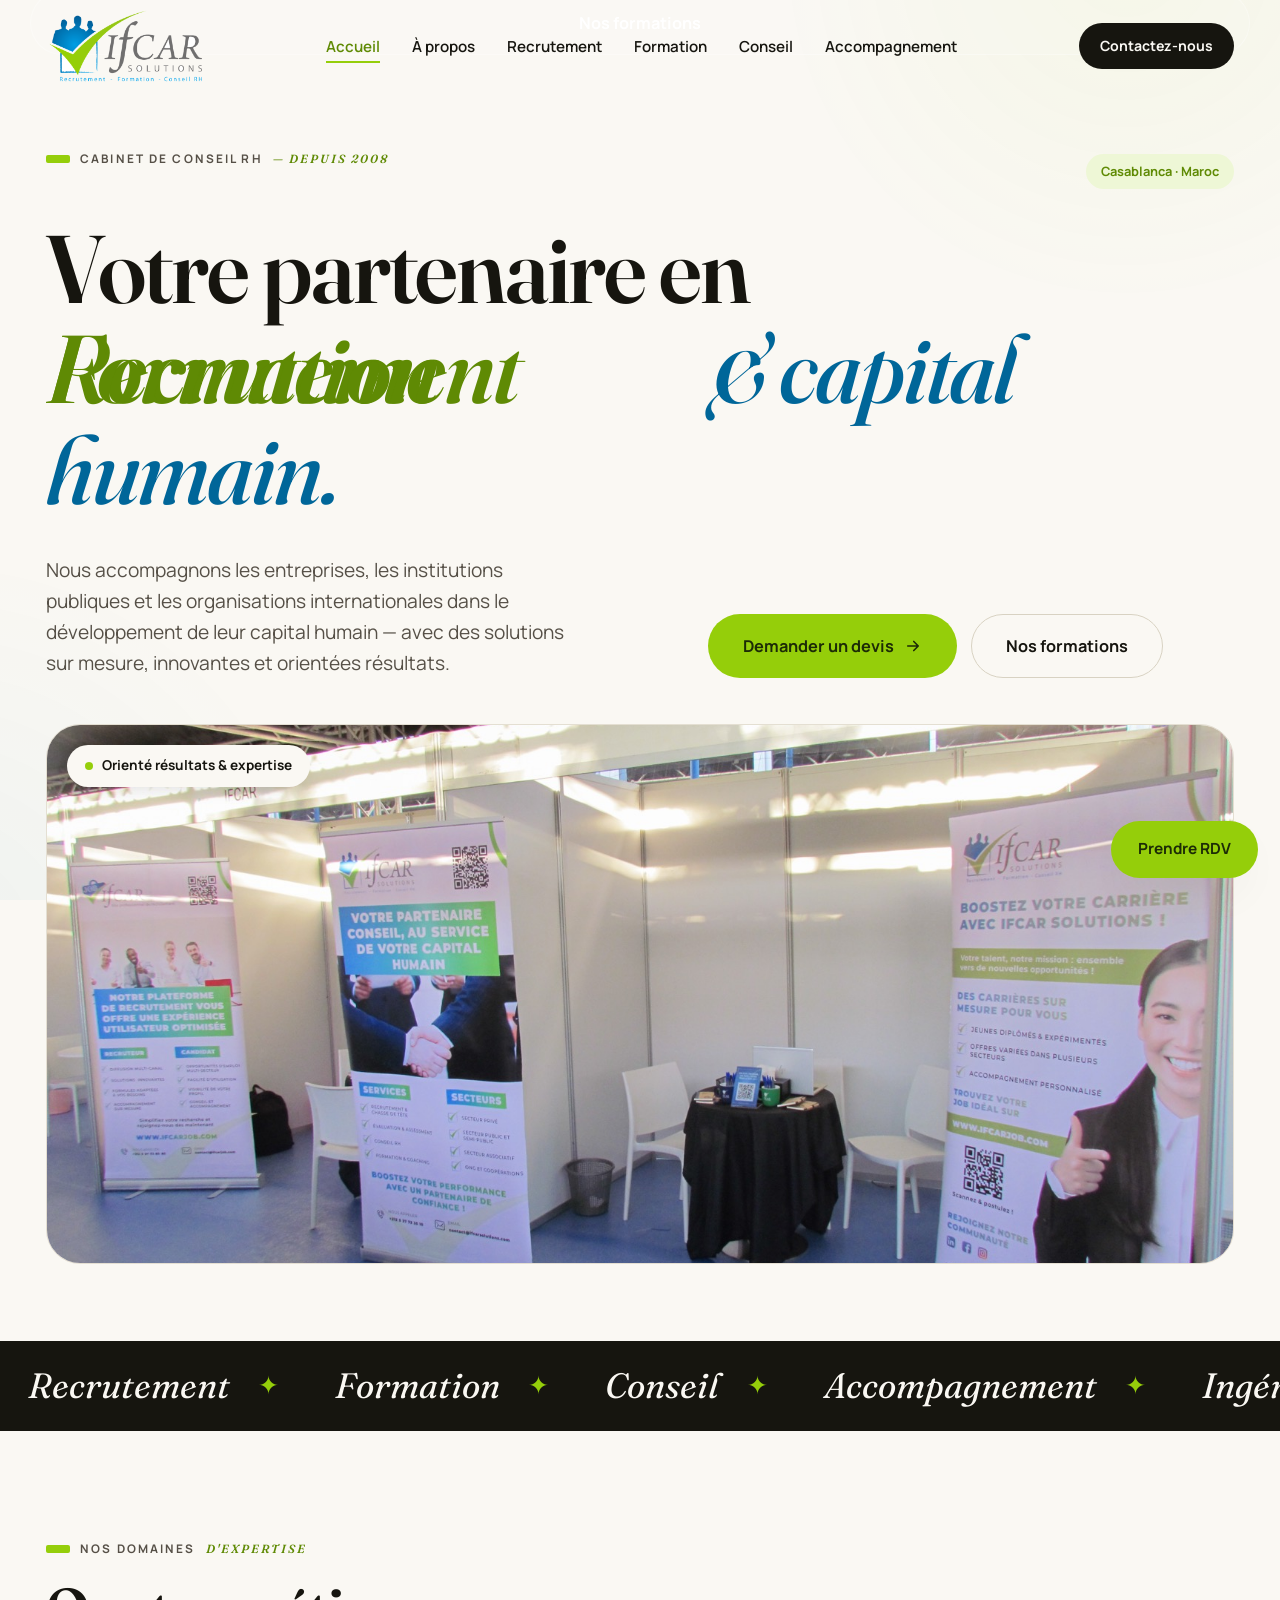
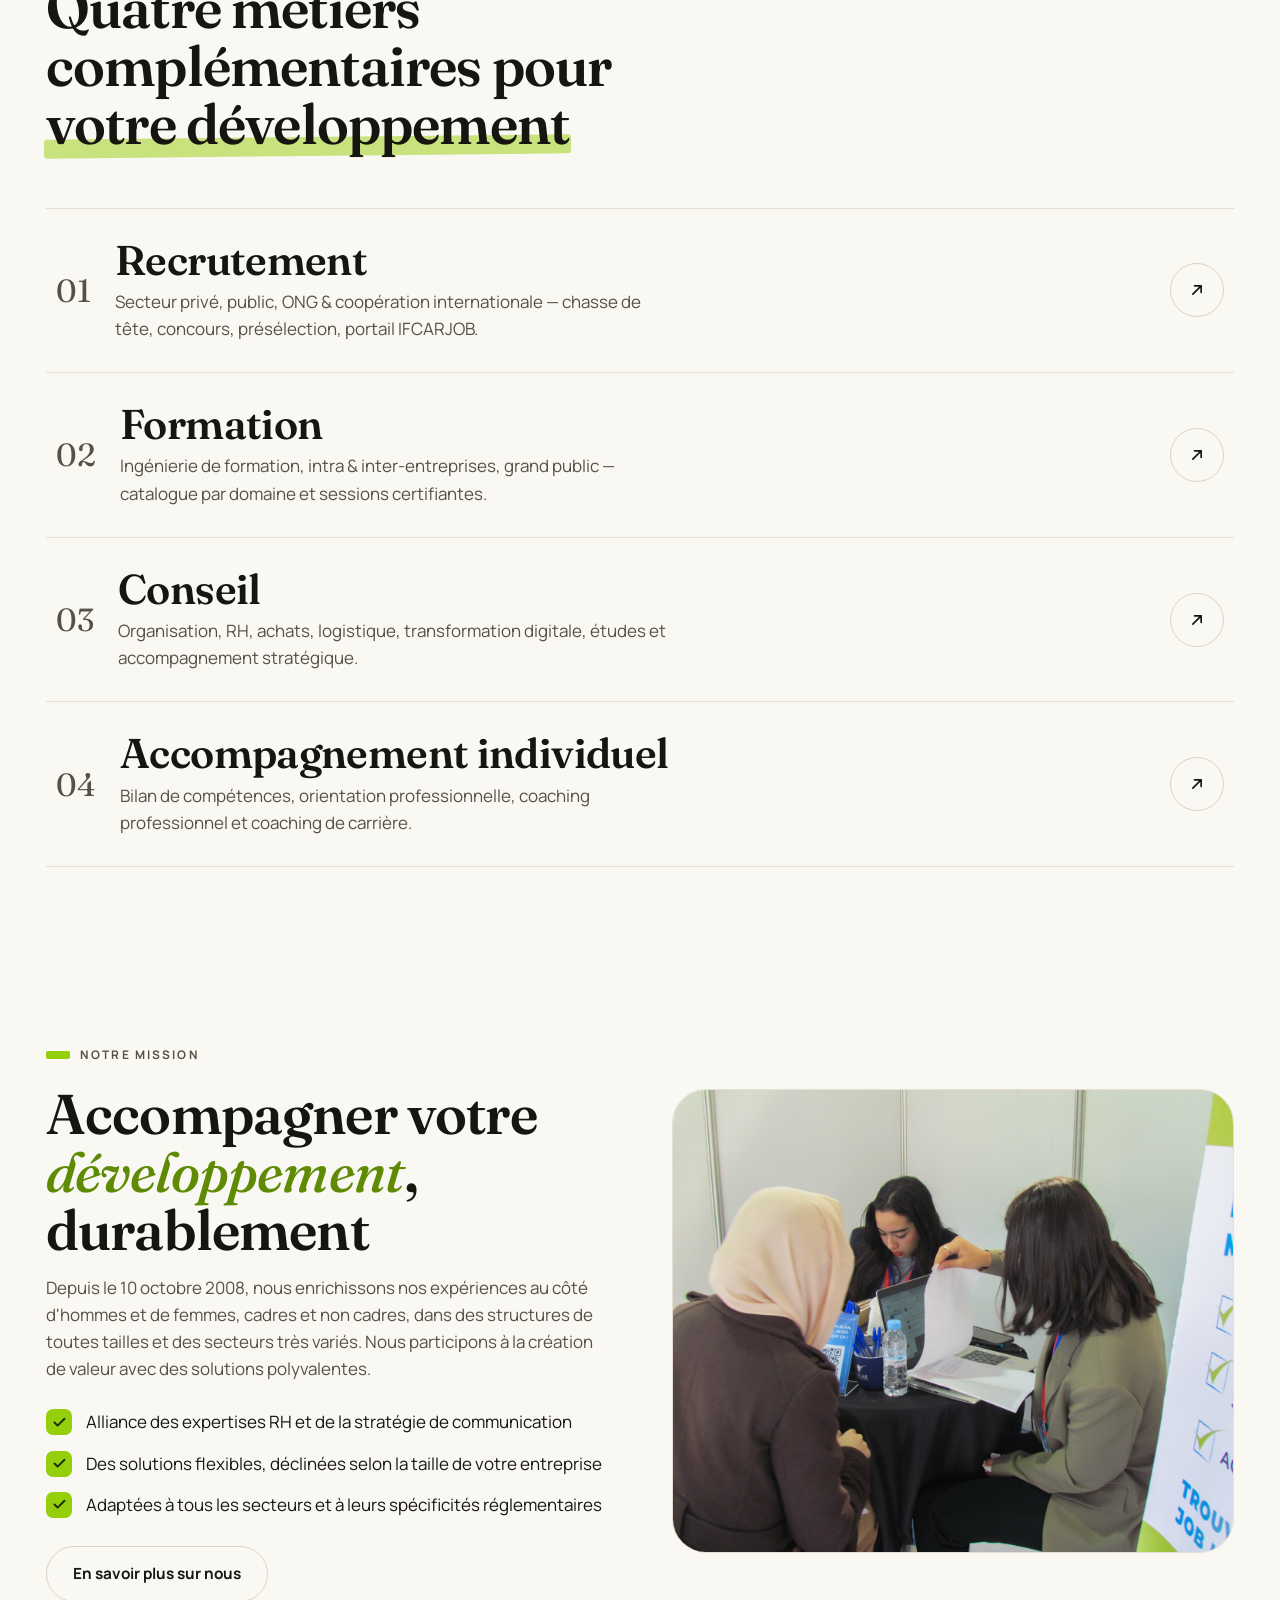
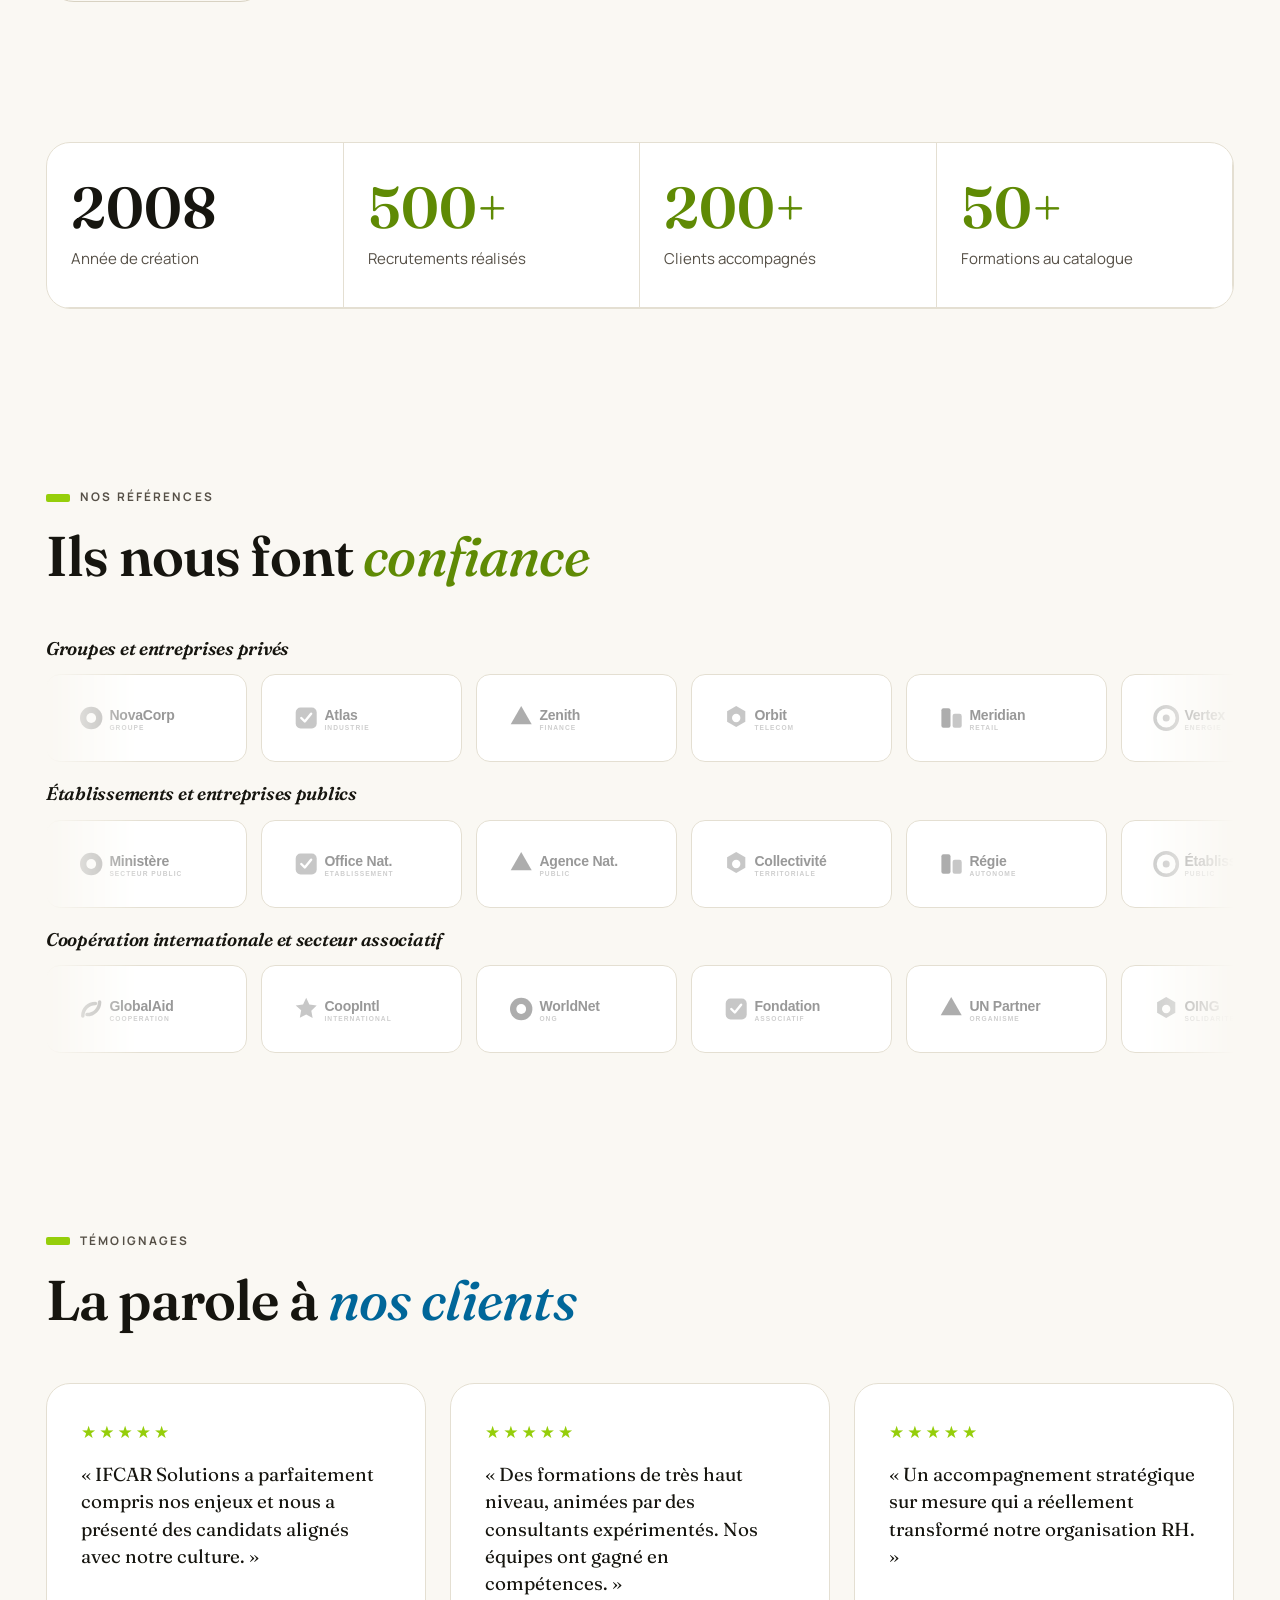
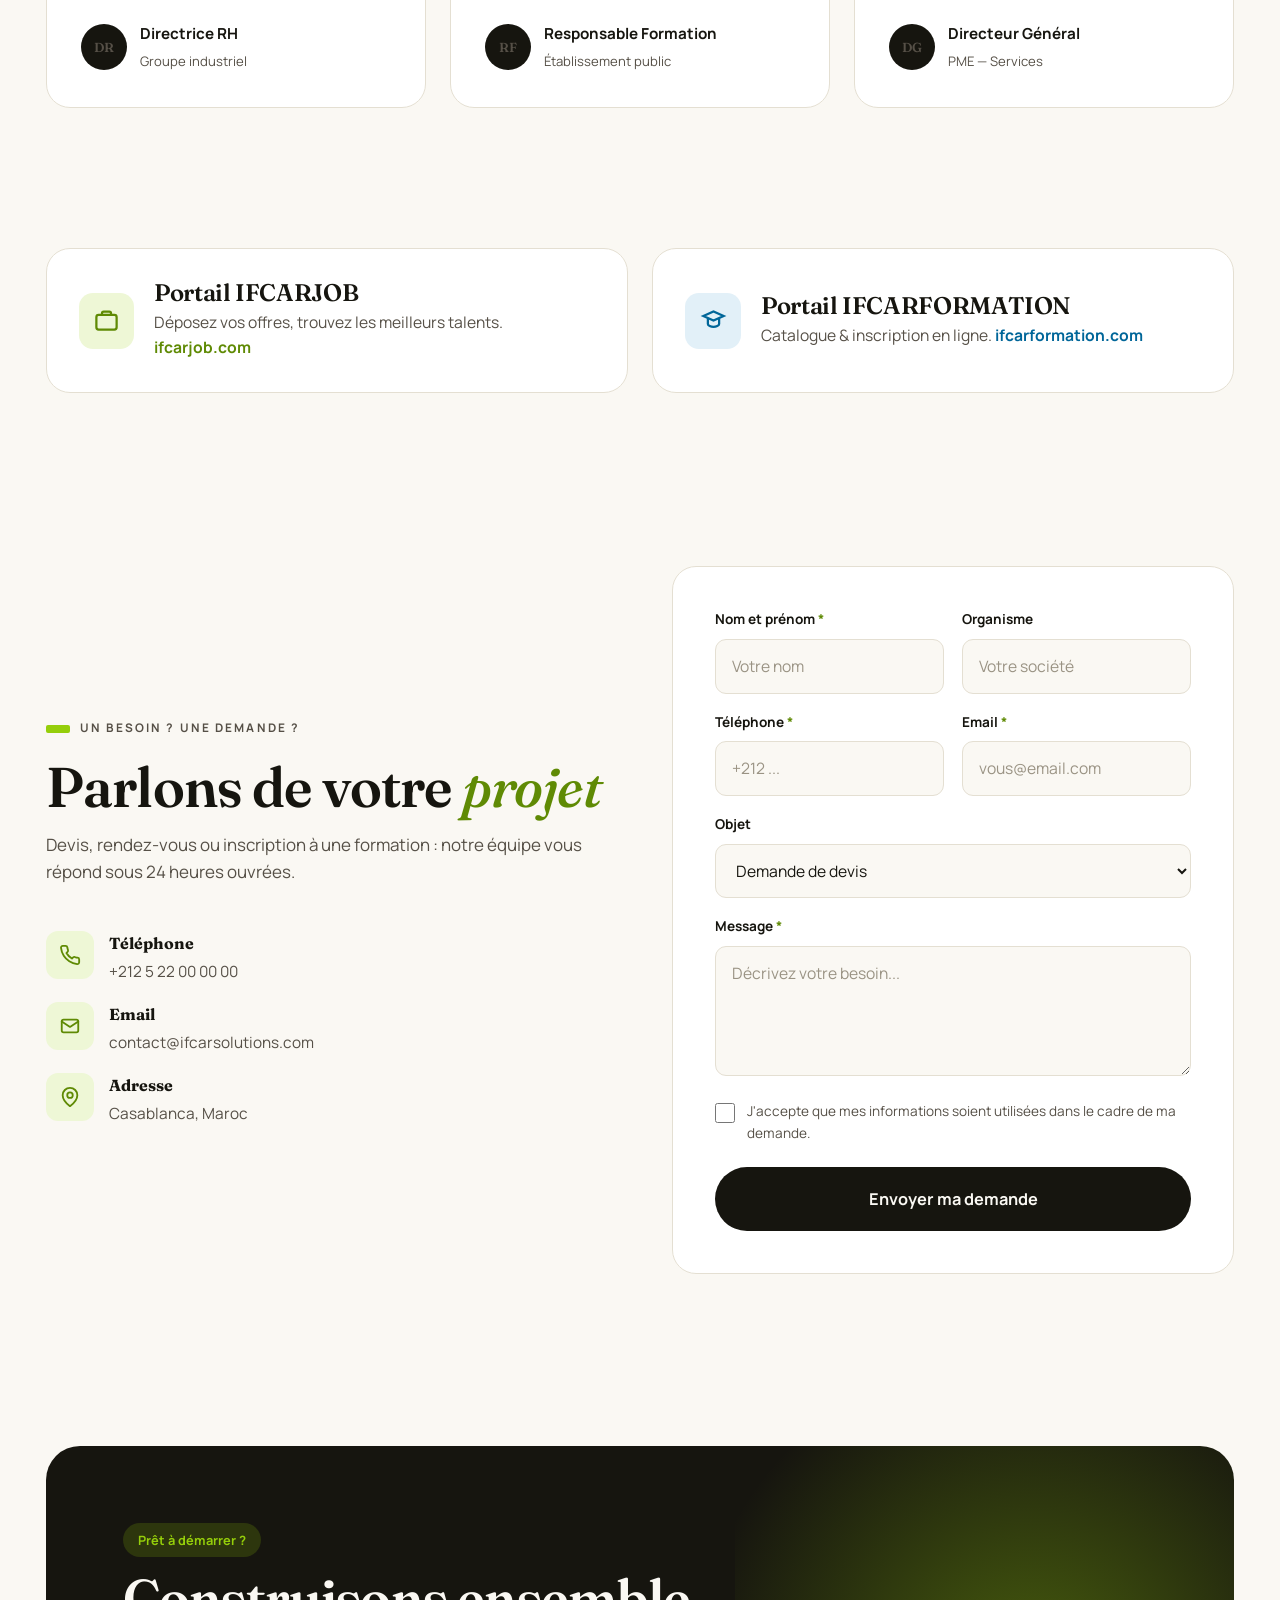
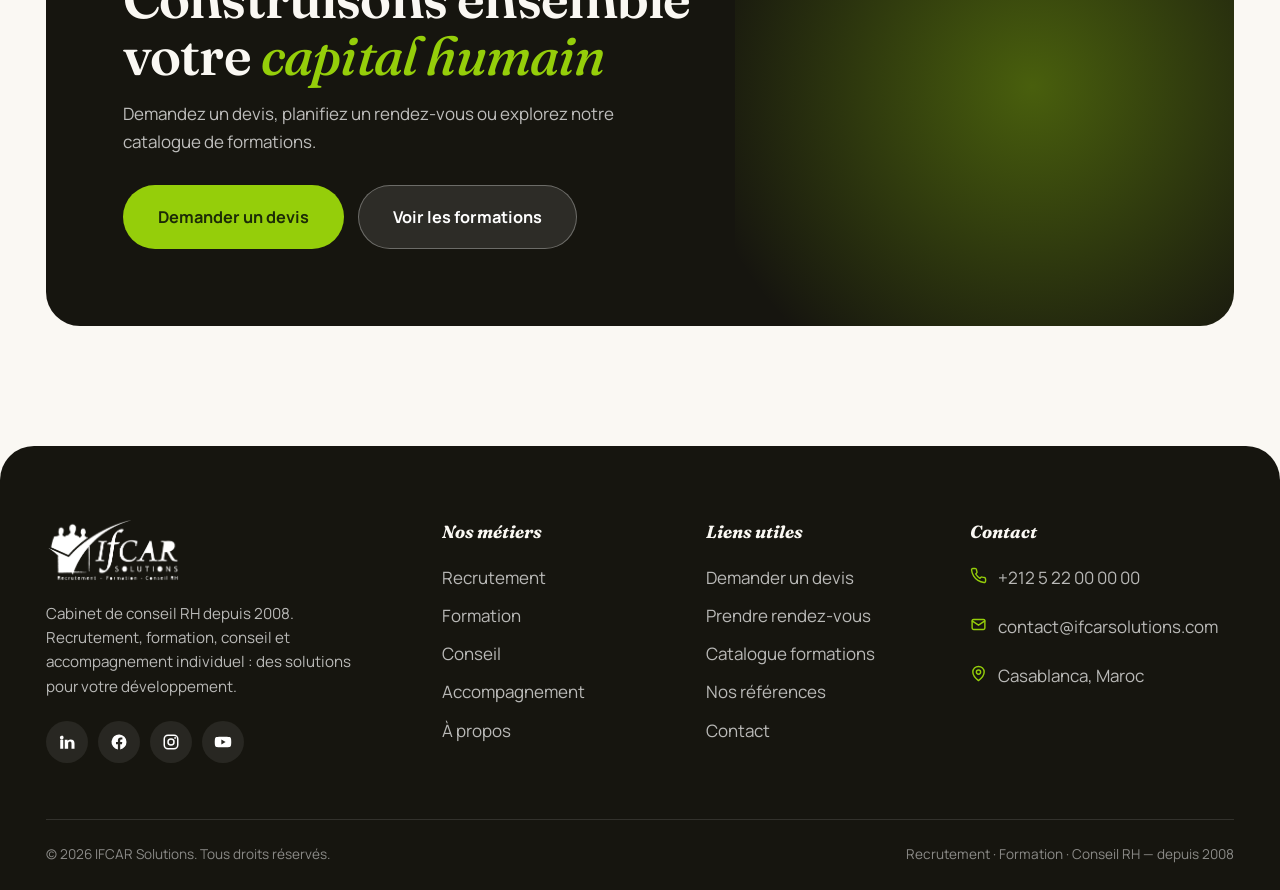
==== index.html @ 28d2741b "first commit" ====
<!DOCTYPE html>
<html lang="fr">
<head>
<meta charset="UTF-8" />
<meta name="viewport" content="width=device-width, initial-scale=1.0" />
<title>IFCAR Solutions — Recrutement, Formation, Conseil & Accompagnement RH</title>
<meta name="description" content="IFCAR Solutions, cabinet de conseil RH depuis 2008. Recrutement, formation, conseil et accompagnement individuel : des solutions sur mesure pour développer votre capital humain." />
<meta name="theme-color" content="#faf8f3" />
<link rel="canonical" href="https://www.ifcarsolutions.com/" />
<meta property="og:title" content="IFCAR Solutions — Votre partenaire capital humain" />
<meta property="og:description" content="Cabinet de conseil RH depuis 2008." />
<meta property="og:image" content="assets/img/stand-ifcar.jpg" />
<link rel="icon" type="image/png" sizes="32x32" href="assets/img/favicon-32.png" />
<link rel="apple-touch-icon" href="assets/img/favicon.png" />
<link rel="manifest" href="site.webmanifest" />
<link rel="preconnect" href="https://fonts.googleapis.com" />
<link rel="preconnect" href="https://fonts.gstatic.com" crossorigin />
<link href="https://fonts.googleapis.com/css2?family=Fraunces:ital,opsz,wght@0,9..144,400;0,9..144,500;0,9..144,600;1,9..144,500;1,9..144,600&family=Manrope:wght@400;500;600;700;800&display=swap" rel="stylesheet" />
<link rel="stylesheet" href="assets/css/style.css" />
<script type="application/ld+json">
{"@context":"https://schema.org","@type":"ProfessionalService","name":"IFCAR Solutions","url":"https://www.ifcarsolutions.com","foundingDate":"2008-10-10","areaServed":"MA","sameAs":["https://www.ifcarjob.com","https://www.ifcarformation.com"],"knowsAbout":["Recrutement","Formation","Conseil RH","Accompagnement","Ingénierie RH"]}
</script>
</head>
<body>
<a class="skip" href="#main">Aller au contenu</a>

<!-- HEADER -->
<header class="header">
  <div class="container">
    <div class="nav">
      <a target="_blank" rel="noopener" href="index.html" class="brand" aria-label="IFCAR Solutions"><img src="assets/img/logo.png" alt="IFCAR Solutions" /></a>
      <nav class="nav-desktop" aria-label="Navigation principale">
        <ul class="nav-list">
          <li><a target="_blank" rel="noopener" href="index.html" class="nav-link" data-page="index.html">Accueil</a></li>
          <li><a target="_blank" rel="noopener" href="a-propos.html" class="nav-link" data-page="a-propos.html">À propos</a></li>
          <li><a target="_blank" rel="noopener" href="recrutement.html" class="nav-link" data-page="recrutement.html">Recrutement</a></li>
          <li><a target="_blank" rel="noopener" href="formation.html" class="nav-link" data-page="formation.html">Formation</a></li>
          <li><a target="_blank" rel="noopener" href="conseil.html" class="nav-link" data-page="conseil.html">Conseil</a></li>
          <li><a target="_blank" rel="noopener" href="accompagnement.html" class="nav-link" data-page="accompagnement.html">Accompagnement</a></li>
        </ul>
      </nav>
      <div class="nav-actions">
        <a target="_blank" rel="noopener" href="contact.html" class="btn btn--primary btn--sm">Contactez-nous</a>
        <button class="burger" aria-label="Menu" aria-expanded="false" aria-controls="mobile"><span></span><span></span><span></span></button>
      </div>
    </div>
  </div>
</header>

<!-- MOBILE -->
<div class="mobile" id="mobile" aria-hidden="true">
  <div class="mobile__inner">
    <a target="_blank" rel="noopener" href="index.html" class="m-link" data-page="index.html"><i>01</i>Accueil</a>
    <a target="_blank" rel="noopener" href="a-propos.html" class="m-link" data-page="a-propos.html"><i>02</i>À propos</a>
    <a target="_blank" rel="noopener" href="recrutement.html" class="m-link" data-page="recrutement.html"><i>03</i>Recrutement</a>
    <a target="_blank" rel="noopener" href="formation.html" class="m-link" data-page="formation.html"><i>04</i>Formation</a>
    <a target="_blank" rel="noopener" href="conseil.html" class="m-link" data-page="conseil.html"><i>05</i>Conseil</a>
    <a target="_blank" rel="noopener" href="accompagnement.html" class="m-link" data-page="accompagnement.html"><i>06</i>Accompagnement</a>
    <a target="_blank" rel="noopener" href="contact.html" class="m-link" data-page="contact.html"><i>07</i>Contact</a>
    <div class="mobile__cta">
      <a target="_blank" rel="noopener" href="contact.html" class="btn btn--green btn--lg">Demander un devis</a>
      <a target="_blank" rel="noopener" href="formation.html" class="btn btn--ghost-d btn--lg">Nos formations</a>
    </div>
  </div>
</div>

<main id="main">

<!-- HERO -->
<section class="hero">
  <div class="container">
    <div class="hero__top">
      <span class="eyebrow reveal">Cabinet de conseil RH <span class="ix">— depuis 2008</span></span>
      <span class="tag-i reveal" data-d="1">Casablanca · Maroc</span>
    </div>
    <h1 class="reveal" data-d="1">Votre partenaire en<br />
      <span class="row2"><span class="rotor" data-words="Recrutement|Formation|Conseil|Accompagnement">Recrutement</span></span>
      <span class="it u-blue">&amp; capital humain.</span>
    </h1>
    <div class="hero__sub">
      <p class="reveal" data-d="2">Nous accompagnons les entreprises, les institutions publiques et les organisations internationales dans le développement de leur capital humain — avec des solutions sur mesure, innovantes et orientées résultats.</p>
      <div class="btn-row reveal" data-d="3">
        <a target="_blank" rel="noopener" href="contact.html" class="btn btn--green btn--lg">Demander un devis <svg viewBox="0 0 24 24" fill="none" stroke="currentColor" stroke-width="2.2"><path d="M5 12h14M13 6l6 6-6 6" stroke-linecap="round" stroke-linejoin="round"/></svg></a>
        <a target="_blank" rel="noopener" href="formation.html" class="btn btn--line btn--lg">Nos formations</a>
      </div>
    </div>
    <div class="hero__media reveal" data-d="2">
      <img src="assets/img/stand-ifcar.jpg" alt="IFCAR Solutions au Forum de l'emploi" />
      <span class="tagchip"><span class="d"></span>Orienté résultats &amp; expertise</span>
    </div>
  </div>
</section>

<!-- TICKER -->
<div class="ticker">
  <div class="ticker__track">
    <div class="ticker__g"><span class="ticker__i">Recrutement</span><span class="ticker__i">Formation</span><span class="ticker__i">Conseil</span><span class="ticker__i">Accompagnement</span><span class="ticker__i">Ingénierie RH</span><span class="ticker__i">Développement des compétences</span></div>
    <div class="ticker__g" aria-hidden="true"><span class="ticker__i">Recrutement</span><span class="ticker__i">Formation</span><span class="ticker__i">Conseil</span><span class="ticker__i">Accompagnement</span><span class="ticker__i">Ingénierie RH</span><span class="ticker__i">Développement des compétences</span></div>
  </div>
</div>

<!-- MÉTIERS (numbered list) -->
<section class="section" id="metiers">
  <div class="container">
    <div class="sec-head reveal">
      <span class="eyebrow">Nos domaines <span class="ix">d'expertise</span></span>
      <h2 class="balance">Quatre métiers complémentaires pour <span class="mark">votre développement</span></h2>
    </div>
    <div class="numlist reveal">
      <a target="_blank" rel="noopener" href="recrutement.html" class="numrow">
        <span class="nn">01</span>
        <span class="nt"><h3>Recrutement</h3><p>Secteur privé, public, ONG &amp; coopération internationale — chasse de tête, concours, présélection, portail IFCARJOB.</p></span>
        <span class="ng"><svg viewBox="0 0 24 24" fill="none" stroke="currentColor" stroke-width="2"><path d="M7 17 17 7M9 7h8v8" stroke-linecap="round" stroke-linejoin="round"/></svg></span>
      </a>
      <a target="_blank" rel="noopener" href="formation.html" class="numrow">
        <span class="nn">02</span>
        <span class="nt"><h3>Formation</h3><p>Ingénierie de formation, intra &amp; inter-entreprises, grand public — catalogue par domaine et sessions certifiantes.</p></span>
        <span class="ng"><svg viewBox="0 0 24 24" fill="none" stroke="currentColor" stroke-width="2"><path d="M7 17 17 7M9 7h8v8" stroke-linecap="round" stroke-linejoin="round"/></svg></span>
      </a>
      <a target="_blank" rel="noopener" href="conseil.html" class="numrow">
        <span class="nn">03</span>
        <span class="nt"><h3>Conseil</h3><p>Organisation, RH, achats, logistique, transformation digitale, études et accompagnement stratégique.</p></span>
        <span class="ng"><svg viewBox="0 0 24 24" fill="none" stroke="currentColor" stroke-width="2"><path d="M7 17 17 7M9 7h8v8" stroke-linecap="round" stroke-linejoin="round"/></svg></span>
      </a>
      <a target="_blank" rel="noopener" href="accompagnement.html" class="numrow">
        <span class="nn">04</span>
        <span class="nt"><h3>Accompagnement individuel</h3><p>Bilan de compétences, orientation professionnelle, coaching professionnel et coaching de carrière.</p></span>
        <span class="ng"><svg viewBox="0 0 24 24" fill="none" stroke="currentColor" stroke-width="2"><path d="M7 17 17 7M9 7h8v8" stroke-linecap="round" stroke-linejoin="round"/></svg></span>
      </a>
    </div>
  </div>
</section>

<!-- MISSION SPLIT -->
<section class="section section--tight">
  <div class="container">
    <div class="split rev">
      <div class="split__media reveal"><img src="assets/img/recrutement-conseil.jpg" alt="Consultantes IFCAR en entretien" /></div>
      <div class="reveal" data-d="1">
        <span class="eyebrow">Notre mission</span>
        <h2 class="balance">Accompagner votre <span class="it u-green">développement</span>, durablement</h2>
        <p class="muted mt-s">Depuis le 10 octobre 2008, nous enrichissons nos expériences au côté d'hommes et de femmes, cadres et non cadres, dans des structures de toutes tailles et des secteurs très variés. Nous participons à la création de valeur avec des solutions polyvalentes.</p>
        <ul class="checks">
          <li><span class="tk"><svg viewBox="0 0 24 24" fill="none" stroke="currentColor" stroke-width="3"><path d="M20 6 9 17l-5-5" stroke-linecap="round" stroke-linejoin="round"/></svg></span><span>Alliance des expertises RH et de la stratégie de communication</span></li>
          <li><span class="tk"><svg viewBox="0 0 24 24" fill="none" stroke="currentColor" stroke-width="3"><path d="M20 6 9 17l-5-5" stroke-linecap="round" stroke-linejoin="round"/></svg></span><span>Des solutions flexibles, déclinées selon la taille de votre entreprise</span></li>
          <li><span class="tk"><svg viewBox="0 0 24 24" fill="none" stroke="currentColor" stroke-width="3"><path d="M20 6 9 17l-5-5" stroke-linecap="round" stroke-linejoin="round"/></svg></span><span>Adaptées à tous les secteurs et à leurs spécificités réglementaires</span></li>
        </ul>
        <a target="_blank" rel="noopener" href="a-propos.html" class="btn btn--line mt">En savoir plus sur nous</a>
      </div>
    </div>
  </div>
</section>

<!-- STATS -->
<section class="section--tight">
  <div class="container">
    <div class="stats reveal">
      <div class="stat"><div class="n"><span data-count="2008">2008</span></div><div class="l">Année de création</div></div>
      <div class="stat"><div class="n"><em><span data-count="500" data-suffix="+">0</span></em></div><div class="l">Recrutements réalisés</div></div>
      <div class="stat"><div class="n"><em><span data-count="200" data-suffix="+">0</span></em></div><div class="l">Clients accompagnés</div></div>
      <div class="stat"><div class="n"><em><span data-count="50" data-suffix="+">0</span></em></div><div class="l">Formations au catalogue</div></div>
    </div>
  </div>
</section>

<!-- REFERENCES -->
<section class="section" id="references">
  <div class="container">
    <div class="sec-head reveal">
      <span class="eyebrow">Nos références</span>
      <h2>Ils nous font <span class="it u-green">confiance</span></h2>
    </div>
  </div>
  <div class="container">
    <div class="ref-block reveal"><h4>Groupes et entreprises privés</h4>
      <div class="logos" data-dir="l" style="--d:38s"><div class="logos__track">
        <div class="logos__g"><div class="logo-chip"><img src="assets/img/clients/prive-1.svg" alt="" /></div><div class="logo-chip"><img src="assets/img/clients/prive-2.svg" alt="" /></div><div class="logo-chip"><img src="assets/img/clients/prive-3.svg" alt="" /></div><div class="logo-chip"><img src="assets/img/clients/prive-4.svg" alt="" /></div><div class="logo-chip"><img src="assets/img/clients/prive-5.svg" alt="" /></div><div class="logo-chip"><img src="assets/img/clients/prive-6.svg" alt="" /></div><div class="logo-chip"><img src="assets/img/clients/prive-7.svg" alt="" /></div><div class="logo-chip"><img src="assets/img/clients/prive-8.svg" alt="" /></div></div>
        <div class="logos__g" aria-hidden="true"><div class="logo-chip"><img src="assets/img/clients/prive-1.svg" alt="" /></div><div class="logo-chip"><img src="assets/img/clients/prive-2.svg" alt="" /></div><div class="logo-chip"><img src="assets/img/clients/prive-3.svg" alt="" /></div><div class="logo-chip"><img src="assets/img/clients/prive-4.svg" alt="" /></div><div class="logo-chip"><img src="assets/img/clients/prive-5.svg" alt="" /></div><div class="logo-chip"><img src="assets/img/clients/prive-6.svg" alt="" /></div><div class="logo-chip"><img src="assets/img/clients/prive-7.svg" alt="" /></div><div class="logo-chip"><img src="assets/img/clients/prive-8.svg" alt="" /></div></div>
      </div></div></div>
    <div class="ref-block reveal" data-d="1"><h4>Établissements et entreprises publics</h4>
      <div class="logos" data-dir="r" style="--d:32s"><div class="logos__track">
        <div class="logos__g"><div class="logo-chip"><img src="assets/img/clients/public-1.svg" alt="" /></div><div class="logo-chip"><img src="assets/img/clients/public-2.svg" alt="" /></div><div class="logo-chip"><img src="assets/img/clients/public-3.svg" alt="" /></div><div class="logo-chip"><img src="assets/img/clients/public-4.svg" alt="" /></div><div class="logo-chip"><img src="assets/img/clients/public-5.svg" alt="" /></div><div class="logo-chip"><img src="assets/img/clients/public-6.svg" alt="" /></div></div>
        <div class="logos__g" aria-hidden="true"><div class="logo-chip"><img src="assets/img/clients/public-1.svg" alt="" /></div><div class="logo-chip"><img src="assets/img/clients/public-2.svg" alt="" /></div><div class="logo-chip"><img src="assets/img/clients/public-3.svg" alt="" /></div><div class="logo-chip"><img src="assets/img/clients/public-4.svg" alt="" /></div><div class="logo-chip"><img src="assets/img/clients/public-5.svg" alt="" /></div><div class="logo-chip"><img src="assets/img/clients/public-6.svg" alt="" /></div></div>
      </div></div></div>
    <div class="ref-block reveal" data-d="2"><h4>Coopération internationale et secteur associatif</h4>
      <div class="logos" data-dir="l" style="--d:34s"><div class="logos__track">
        <div class="logos__g"><div class="logo-chip"><img src="assets/img/clients/intl-1.svg" alt="" /></div><div class="logo-chip"><img src="assets/img/clients/intl-2.svg" alt="" /></div><div class="logo-chip"><img src="assets/img/clients/intl-3.svg" alt="" /></div><div class="logo-chip"><img src="assets/img/clients/intl-4.svg" alt="" /></div><div class="logo-chip"><img src="assets/img/clients/intl-5.svg" alt="" /></div><div class="logo-chip"><img src="assets/img/clients/intl-6.svg" alt="" /></div></div>
        <div class="logos__g" aria-hidden="true"><div class="logo-chip"><img src="assets/img/clients/intl-1.svg" alt="" /></div><div class="logo-chip"><img src="assets/img/clients/intl-2.svg" alt="" /></div><div class="logo-chip"><img src="assets/img/clients/intl-3.svg" alt="" /></div><div class="logo-chip"><img src="assets/img/clients/intl-4.svg" alt="" /></div><div class="logo-chip"><img src="assets/img/clients/intl-5.svg" alt="" /></div><div class="logo-chip"><img src="assets/img/clients/intl-6.svg" alt="" /></div></div>
      </div></div></div>
  </div>
</section>

<!-- TESTIMONIALS -->
<section class="section section--tight">
  <div class="container">
    <div class="sec-head reveal"><span class="eyebrow">Témoignages</span><h2>La parole à <span class="it u-blue">nos clients</span></h2></div>
    <div class="grid g-3">
      <figure class="quote reveal"><div class="stars">★★★★★</div><p>« IFCAR Solutions a parfaitement compris nos enjeux et nous a présenté des candidats alignés avec notre culture. »</p><figcaption class="who"><span class="av">DR</span><div><strong>Directrice RH</strong><span>Groupe industriel</span></div></figcaption></figure>
      <figure class="quote reveal" data-d="1"><div class="stars">★★★★★</div><p>« Des formations de très haut niveau, animées par des consultants expérimentés. Nos équipes ont gagné en compétences. »</p><figcaption class="who"><span class="av">RF</span><div><strong>Responsable Formation</strong><span>Établissement public</span></div></figcaption></figure>
      <figure class="quote reveal" data-d="2"><div class="stars">★★★★★</div><p>« Un accompagnement stratégique sur mesure qui a réellement transformé notre organisation RH. »</p><figcaption class="who"><span class="av">DG</span><div><strong>Directeur Général</strong><span>PME — Services</span></div></figcaption></figure>
    </div>
  </div>
</section>

<!-- PORTALS -->
<section class="section--tight">
  <div class="container">
    <div class="grid g-2">
      <a href="https://www.ifcarjob.com" target="_blank" rel="noopener" class="ecard reveal" style="display:flex;align-items:center;gap:20px;flex-direction:row">
        <div class="ic" style="margin:0"><svg viewBox="0 0 24 24" fill="none" stroke="currentColor" stroke-width="2"><rect x="3" y="7" width="18" height="13" rx="2"/><path d="M8 7V5.5A1.5 1.5 0 0 1 9.5 4h5A1.5 1.5 0 0 1 16 5.5V7" stroke-linecap="round"/></svg></div>
        <div><h3 style="margin-bottom:4px">Portail IFCARJOB</h3><p>Déposez vos offres, trouvez les meilleurs talents. <strong class="u-green">ifcarjob.com</strong></p></div>
      </a>
      <a href="https://www.ifcarformation.com" target="_blank" rel="noopener" class="ecard blue reveal" data-d="1" style="display:flex;align-items:center;gap:20px;flex-direction:row">
        <div class="ic" style="margin:0"><svg viewBox="0 0 24 24" fill="none" stroke="currentColor" stroke-width="2"><path d="M3 8l9-4 9 4-9 4-9-4z"/><path d="M7 10.5V15c0 1.5 2.7 2.6 5 2.6s5-1.1 5-2.6v-4.5" stroke-linecap="round" stroke-linejoin="round"/></svg></div>
        <div><h3 style="margin-bottom:4px">Portail IFCARFORMATION</h3><p>Catalogue &amp; inscription en ligne. <strong class="u-blue">ifcarformation.com</strong></p></div>
      </a>
    </div>
  </div>
</section>

<!-- CONTACT -->
<section class="section" id="contact">
  <div class="container">
    <div class="split">
      <div class="reveal sticky-col">
        <span class="eyebrow">Un besoin ? une demande ?</span>
        <h2 class="balance">Parlons de votre <span class="it u-green">projet</span></h2>
        <p class="muted mt-s">Devis, rendez-vous ou inscription à une formation : notre équipe vous répond sous 24 heures ouvrées.</p>
        <div class="info mt-l">
          <div class="info-item"><div class="ic"><svg viewBox="0 0 24 24" fill="none" stroke="currentColor" stroke-width="2"><path d="M22 16.9v3a2 2 0 0 1-2.2 2 19.8 19.8 0 0 1-8.6-3 19.5 19.5 0 0 1-6-6 19.8 19.8 0 0 1-3-8.6A2 2 0 0 1 4.1 2h3a2 2 0 0 1 2 1.7c.1 1 .4 1.9.7 2.8a2 2 0 0 1-.5 2.1L8.1 9.9a16 16 0 0 0 6 6l1.3-1.3a2 2 0 0 1 2.1-.4c.9.3 1.8.6 2.8.7a2 2 0 0 1 1.7 2z" stroke-linecap="round" stroke-linejoin="round"/></svg></div><div><strong>Téléphone</strong><a href="tel:+212522000000">+212 5 22 00 00 00</a></div></div>
          <div class="info-item"><div class="ic"><svg viewBox="0 0 24 24" fill="none" stroke="currentColor" stroke-width="2"><rect x="3" y="5" width="18" height="14" rx="2"/><path d="m3 7 9 6 9-6" stroke-linecap="round" stroke-linejoin="round"/></svg></div><div><strong>Email</strong><a href="mailto:contact@ifcarsolutions.com">contact@ifcarsolutions.com</a></div></div>
          <div class="info-item"><div class="ic"><svg viewBox="0 0 24 24" fill="none" stroke="currentColor" stroke-width="2"><path d="M20 10c0 6-8 12-8 12s-8-6-8-12a8 8 0 0 1 16 0z" stroke-linecap="round" stroke-linejoin="round"/><circle cx="12" cy="10" r="3"/></svg></div><div><strong>Adresse</strong><span>Casablanca, Maroc</span></div></div>
        </div>
      </div>
      <div class="reveal" data-d="1">
        <form class="form" data-demo>
          <div class="form-msg" role="status"></div>
          <div class="field-row">
            <div class="field"><label>Nom et prénom <i>*</i></label><input type="text" name="nom" required placeholder="Votre nom" /></div>
            <div class="field"><label>Organisme</label><input type="text" name="org" placeholder="Votre société" /></div>
          </div>
          <div class="field-row">
            <div class="field"><label>Téléphone <i>*</i></label><input type="tel" name="tel" required placeholder="+212 ..." /></div>
            <div class="field"><label>Email <i>*</i></label><input type="email" name="email" required placeholder="vous@email.com" /></div>
          </div>
          <div class="field"><label>Objet</label><select name="objet"><option>Demande de devis</option><option>Demande de rendez-vous</option><option>Inscription à une formation</option><option>Recrutement</option><option>Conseil</option><option>Autre</option></select></div>
          <div class="field"><label>Message <i>*</i></label><textarea name="message" required placeholder="Décrivez votre besoin..."></textarea></div>
          <label class="consent"><input type="checkbox" required /><span>J'accepte que mes informations soient utilisées dans le cadre de ma demande.</span></label>
          <button type="submit" class="btn btn--primary btn--lg" style="width:100%">Envoyer ma demande</button>
        </form>
      </div>
    </div>
  </div>
</section>

<!-- CTA -->
<section class="section--tight">
  <div class="container">
    <div class="cta reveal">
      <div class="cta__in">
        <span class="tag-i" style="background:rgba(149,206,10,.18);color:var(--green)">Prêt à démarrer ?</span>
        <h2 class="mt-s balance">Construisons ensemble votre <span class="it" style="color:var(--green)">capital humain</span></h2>
        <p>Demandez un devis, planifiez un rendez-vous ou explorez notre catalogue de formations.</p>
        <div class="btn-row"><a target="_blank" rel="noopener" href="contact.html" class="btn btn--green btn--lg">Demander un devis</a><a target="_blank" rel="noopener" href="formation.html" class="btn btn--ghost-d btn--lg">Voir les formations</a></div>
      </div>
    </div>
  </div>
</section>

</main>

<!-- FOOTER -->
<footer class="footer">
  <div class="container">
    <div class="footer__grid">
      <div class="footer__brand">
        <img src="assets/img/logo-white.png" alt="IFCAR Solutions" />
        <p>Cabinet de conseil RH depuis 2008. Recrutement, formation, conseil et accompagnement individuel : des solutions pour votre développement.</p>
        <div class="socials">
          <a href="#" aria-label="LinkedIn"><svg viewBox="0 0 24 24" fill="currentColor"><path d="M4.98 3.5A2.5 2.5 0 1 1 5 8.5a2.5 2.5 0 0 1-.02-5zM3 9h4v12H3zM9 9h3.8v1.7h.05c.53-1 1.83-2.05 3.77-2.05C20.5 8.65 22 10.8 22 14v7h-4v-6.2c0-1.5-.03-3.4-2.07-3.4-2.07 0-2.39 1.62-2.39 3.3V21H9z"/></svg></a>
          <a href="#" aria-label="Facebook"><svg viewBox="0 0 24 24" fill="currentColor"><path d="M22 12a10 10 0 1 0-11.5 9.9v-7H8v-2.9h2.5V9.8c0-2.5 1.5-3.9 3.8-3.9 1.1 0 2.2.2 2.2.2v2.5h-1.3c-1.2 0-1.6.8-1.6 1.6v1.8h2.8l-.45 2.9h-2.35v7A10 10 0 0 0 22 12z"/></svg></a>
          <a href="#" aria-label="Instagram"><svg viewBox="0 0 24 24" fill="none" stroke="currentColor" stroke-width="2"><rect x="3" y="3" width="18" height="18" rx="5"/><circle cx="12" cy="12" r="4"/><circle cx="17.5" cy="6.5" r="1.2" fill="currentColor" stroke="none"/></svg></a>
          <a href="#" aria-label="YouTube"><svg viewBox="0 0 24 24" fill="currentColor"><path d="M23 12s0-3.3-.4-4.8a2.5 2.5 0 0 0-1.8-1.8C19.3 5 12 5 12 5s-7.3 0-8.8.4a2.5 2.5 0 0 0-1.8 1.8C1 8.7 1 12 1 12s0 3.3.4 4.8a2.5 2.5 0 0 0 1.8 1.8C4.7 19 12 19 12 19s7.3 0 8.8-.4a2.5 2.5 0 0 0 1.8-1.8C23 15.3 23 12 23 12zM9.8 15.3V8.7l5.7 3.3z"/></svg></a>
        </div>
      </div>
      <div><h5>Nos métiers</h5><ul><li><a target="_blank" rel="noopener" href="recrutement.html">Recrutement</a></li><li><a target="_blank" rel="noopener" href="formation.html">Formation</a></li><li><a target="_blank" rel="noopener" href="conseil.html">Conseil</a></li><li><a target="_blank" rel="noopener" href="accompagnement.html">Accompagnement</a></li><li><a target="_blank" rel="noopener" href="a-propos.html">À propos</a></li></ul></div>
      <div><h5>Liens utiles</h5><ul><li><a target="_blank" rel="noopener" href="contact.html">Demander un devis</a></li><li><a target="_blank" rel="noopener" href="contact.html">Prendre rendez-vous</a></li><li><a target="_blank" rel="noopener" href="formation.html">Catalogue formations</a></li><li><a target="_blank" rel="noopener" href="index.html#references">Nos références</a></li><li><a target="_blank" rel="noopener" href="contact.html">Contact</a></li></ul></div>
      <div><h5>Contact</h5>
        <ul class="foot-contact">
          <li><svg viewBox="0 0 24 24" fill="none" stroke="currentColor" stroke-width="2"><path d="M22 16.9v3a2 2 0 0 1-2.2 2 19.8 19.8 0 0 1-8.6-3 19.5 19.5 0 0 1-6-6 19.8 19.8 0 0 1-3-8.6A2 2 0 0 1 4.1 2h3a2 2 0 0 1 2 1.7c.1 1 .4 1.9.7 2.8a2 2 0 0 1-.5 2.1L8.1 9.9a16 16 0 0 0 6 6l1.3-1.3a2 2 0 0 1 2.1-.4c.9.3 1.8.6 2.8.7a2 2 0 0 1 1.7 2z" stroke-linecap="round" stroke-linejoin="round"/></svg><a href="tel:+212522000000">+212 5 22 00 00 00</a></li>
          <li><svg viewBox="0 0 24 24" fill="none" stroke="currentColor" stroke-width="2"><rect x="3" y="5" width="18" height="14" rx="2"/><path d="m3 7 9 6 9-6" stroke-linecap="round" stroke-linejoin="round"/></svg><a href="mailto:contact@ifcarsolutions.com">contact@ifcarsolutions.com</a></li>
          <li><svg viewBox="0 0 24 24" fill="none" stroke="currentColor" stroke-width="2"><path d="M20 10c0 6-8 12-8 12s-8-6-8-12a8 8 0 0 1 16 0z" stroke-linecap="round" stroke-linejoin="round"/><circle cx="12" cy="10" r="3"/></svg><span>Casablanca, Maroc</span></li>
        </ul>
      </div>
    </div>
    <div class="footer__bottom">
      <span>© <span id="year">2026</span> IFCAR Solutions. Tous droits réservés.</span>
      <span>Recrutement · Formation · Conseil RH — depuis 2008</span>
    </div>
  </div>
</footer>

<a target="_blank" rel="noopener" href="contact.html" class="btn btn--green float-cta">Prendre RDV</a>
<script src="assets/js/main.js"></script>
</body>
</html>
---- assets/css/style.css ----
/* =================================================================
   IFCAR SOLUTIONS — Proposition 3
   Style éditorial / magazine · clair · serif moderne · animé
   Charte : Vert #95ce0a · Bleu #0081bf
   ================================================================= */

/* ---------- Tokens ---------- */
:root {
  --green: #95ce0a;
  --green-ink: #5f8a04;       /* lisible sur clair */
  --green-soft: #eef7d6;
  --blue: #0081bf;
  --blue-ink: #006699;
  --blue-soft: #e2f0f8;

  --paper: #faf8f3;           /* fond crème */
  --paper-2: #f1eee5;         /* panneau */
  --ink: #16150f;             /* texte / footer */
  --ink-2: #565047;           /* texte secondaire */
  --line: #e4dfd2;
  --line-2: #d8d2c2;
  --white: #ffffff;

  --r: 14px;
  --r-lg: 24px;
  --r-xl: 34px;
  --pill: 999px;
  --container: 1240px;
  --ease: cubic-bezier(.16,1,.3,1);
  --ease2: cubic-bezier(.7,0,.2,1);

  --shadow: 0 18px 50px -24px rgba(22,21,15,.3);
  --shadow-sm: 0 6px 22px -12px rgba(22,21,15,.25);

  --font-display: "Fraunces", Georgia, serif;
  --font-body: "Manrope", system-ui, sans-serif;
}

*,*::before,*::after { box-sizing: border-box; }
* { margin: 0; }
html { scroll-behavior: smooth; -webkit-text-size-adjust: 100%; scroll-padding-top: 100px; overflow-x: hidden; }
body { font-family: var(--font-body); background: var(--paper); color: var(--ink); line-height: 1.6; font-size: 17px; overflow-x: hidden;
  -webkit-font-smoothing: antialiased; }
img,svg,video { display: block; max-width: 100%; height: auto; }
a { color: inherit; text-decoration: none; }
ul { list-style: none; padding: 0; }
button,input,textarea,select { font: inherit; color: inherit; }
h1,h2,h3,h4 { font-family: var(--font-display); font-weight: 600; line-height: 1.04; letter-spacing: -.015em; font-optical-sizing: auto; }
:focus-visible { outline: 2px solid var(--blue); outline-offset: 3px; }

/* paper grain */
body::before { content:""; position: fixed; inset: 0; z-index: -1; pointer-events: none; opacity: .5;
  background:
    radial-gradient(40vw 40vw at 88% -5%, rgba(149,206,10,.10), transparent 70%),
    radial-gradient(45vw 45vw at -5% 105%, rgba(0,129,191,.09), transparent 70%); }

/* ---------- Layout ---------- */
.container { width: 100%; max-width: var(--container); margin-inline: auto; padding-inline: 26px; }
.section { position: relative; padding-block: clamp(60px, 8vw, 120px); }
.section--tight { padding-block: clamp(40px, 6vw, 70px); }
.grid { display: grid; gap: 24px; }
@media (min-width:760px){ .g-2{ grid-template-columns: repeat(2,1fr);} }
@media (min-width:960px){ .g-3{ grid-template-columns: repeat(3,1fr);} .g-4{ grid-template-columns: repeat(4,1fr);} }
@media (max-width:959px){ .g-4{ grid-template-columns: repeat(2,1fr);} }
.rule { height: 1px; background: var(--line); border: 0; }

/* ---------- Typo ---------- */
.eyebrow { display: inline-flex; align-items: center; gap: 10px; font-family: var(--font-body); font-weight: 700;
  font-size: .74rem; letter-spacing: .18em; text-transform: uppercase; color: var(--ink-2); margin-bottom: 20px; }
.eyebrow .ix { font-family: var(--font-display); color: var(--green-ink); font-style: italic; font-weight: 600; }
.eyebrow::before { content:""; width: 24px; height: 8px; background: var(--green); border-radius: 2px; }
h1,.h1 { font-size: clamp(2.6rem, 6.5vw, 5.2rem); font-weight: 600; }
h2,.h2 { font-size: clamp(2rem, 4.4vw, 3.5rem); }
h3 { font-size: clamp(1.25rem, 2vw, 1.5rem); }
.it { font-style: italic; font-weight: 500; }
.u-green { color: var(--green-ink); } .u-blue { color: var(--blue-ink); }
.lead { font-size: clamp(1.08rem, 1.6vw, 1.3rem); color: var(--ink-2); font-weight: 500; }
.muted { color: var(--ink-2); }
.sec-head { max-width: 760px; margin-bottom: 54px; }
.sec-head.c { margin-inline: auto; text-align: center; }
.balance { text-wrap: balance; }
/* underline accent (hand-drawn vibe) */
.mark { position: relative; white-space: nowrap; }
.mark::after { content:""; position: absolute; left: -2px; right: -2px; bottom: .04em; height: .34em; background: var(--green); opacity: .5; z-index: -1; border-radius: 3px; transform: rotate(-.6deg); }
.mark.blue::after { background: var(--blue); opacity: .28; }

/* ---------- Buttons ---------- */
.btn { position: relative; display: inline-flex; align-items: center; justify-content: center; gap: 10px; overflow: hidden;
  font-family: var(--font-body); font-weight: 700; font-size: .96rem; padding: 15px 26px; border-radius: var(--pill);
  border: 1.5px solid transparent; cursor: pointer; transition: transform .35s var(--ease), box-shadow .35s, background .3s, color .3s, border-color .3s; white-space: nowrap; }
.btn svg { width: 18px; height: 18px; transition: transform .35s var(--ease); }
.btn--primary { background: var(--ink); color: var(--paper); }
.btn--primary:hover { transform: translateY(-3px); box-shadow: var(--shadow); }
.btn--primary:hover svg { transform: translateX(4px); }
.btn--green { background: var(--green); color: #1c2b06; }
.btn--green:hover { transform: translateY(-3px); box-shadow: 0 16px 34px -14px rgba(149,206,10,.7); }
.btn--line { background: transparent; color: var(--ink); border-color: var(--line-2); }
.btn--line:hover { border-color: var(--ink); transform: translateY(-3px); }
.btn--ghost-d { background: rgba(255,255,255,.1); color: #fff; border-color: rgba(255,255,255,.3); }
.btn--ghost-d:hover { background: rgba(255,255,255,.2); }
.btn--lg { padding: 18px 34px; font-size: 1.02rem; }
.btn--sm { padding: 11px 20px; font-size: .88rem; }
.btn-row { display: flex; flex-wrap: wrap; gap: 14px; }

/* ---------- Header ---------- */
.header { position: fixed; top: 0; left: 0; right: 0; z-index: 200; transition: transform .5s var(--ease); }
.header.hidden { transform: translateY(-110%); }
.header::after { content:""; position: absolute; inset: 0; z-index: -1; opacity: 0; transition: opacity .4s;
  background: rgba(250,248,243,.82); backdrop-filter: blur(14px) saturate(140%); border-bottom: 1px solid var(--line); }
.header.scrolled::after { opacity: 1; }
.nav { display: flex; align-items: center; justify-content: space-between; gap: 20px; height: 92px; transition: height .4s var(--ease); }
.scrolled .nav { height: 74px; }
.brand { display: flex; align-items: center; flex-shrink: 0; }
.brand img { height: 76px; width: auto; transition: height .4s var(--ease); }
.scrolled .brand img { height: 60px; }
@media (max-width:560px){ .brand img { height: 58px; } }
.nav-desktop { display: flex; }
.nav-list { display: flex; align-items: center; gap: 4px; }
.nav-link { position: relative; font-family: var(--font-body); font-weight: 600; font-size: .95rem; color: var(--ink); padding: 8px 14px; white-space: nowrap; }
.nav-link::after { content:""; position: absolute; left: 14px; right: 14px; bottom: 2px; height: 2px; background: var(--ink); transform: scaleX(0); transform-origin: right; transition: transform .35s var(--ease); }
.nav-link:hover::after { transform: scaleX(1); transform-origin: left; }
.nav-link.active { color: var(--green-ink); }
.nav-link.active::after { background: var(--green); transform: scaleX(1); }
.nav-actions { display: flex; align-items: center; gap: 12px; flex-shrink: 0; }
.burger { display: none; width: 48px; height: 48px; border-radius: 50%; border: 1.5px solid var(--line-2); background: var(--paper); cursor: pointer; position: relative; }
.burger span { position: absolute; left: 14px; width: 20px; height: 2px; background: var(--ink); border-radius: 2px; transition: .35s var(--ease); }
.burger span:nth-child(1){ top: 18px; } .burger span:nth-child(2){ top: 23px; } .burger span:nth-child(3){ top: 28px; }
.burger[aria-expanded="true"] span:nth-child(1){ top:23px; transform: rotate(45deg);}
.burger[aria-expanded="true"] span:nth-child(2){ opacity:0;}
.burger[aria-expanded="true"] span:nth-child(3){ top:23px; transform: rotate(-45deg);}
@media (max-width:1040px){ .nav-desktop{ display:none;} .burger{ display:block;} .nav-actions .btn{ display:none;} }

.mobile { position: fixed; inset: 0; z-index: 190; background: var(--ink); color: var(--paper);
  transform: translateY(-100%); transition: transform .6s var(--ease2); display: flex; flex-direction: column; }
.mobile.open { transform: translateY(0); }
.mobile__inner { padding: 110px 30px 40px; display: flex; flex-direction: column; min-height: 100%; }
.mobile a.m-link { font-family: var(--font-display); font-weight: 500; font-size: clamp(2rem,9vw,2.8rem); color: var(--paper); padding: 12px 0; border-bottom: 1px solid rgba(255,255,255,.14);
  display: flex; align-items: baseline; gap: 16px; opacity: 0; transform: translateY(20px); }
.mobile a.m-link i { font-family: var(--font-body); font-style: normal; font-size: .8rem; color: var(--green); font-weight: 700; }
.mobile.open a.m-link { animation: mUp .5s var(--ease) forwards; }
.mobile a.m-link:nth-child(1){animation-delay:.06s} .mobile a.m-link:nth-child(2){animation-delay:.11s} .mobile a.m-link:nth-child(3){animation-delay:.16s} .mobile a.m-link:nth-child(4){animation-delay:.21s} .mobile a.m-link:nth-child(5){animation-delay:.26s} .mobile a.m-link:nth-child(6){animation-delay:.31s} .mobile a.m-link:nth-child(7){animation-delay:.36s}
@keyframes mUp { to { opacity:1; transform:none; } }
.mobile__cta { margin-top: auto; display: grid; gap: 12px; padding-top: 28px; }

/* ---------- Hero ---------- */
.hero { padding-top: 150px; padding-bottom: clamp(40px,6vw,80px); position: relative; }
.hero__top { display: flex; justify-content: space-between; align-items: flex-end; gap: 24px; flex-wrap: wrap; margin-bottom: 30px; }
.hero h1 { font-size: clamp(2.7rem, 8vw, 6rem); font-weight: 600; letter-spacing: -.02em; }
.hero h1 .row2 { display: inline-flex; align-items: center; gap: .25em; flex-wrap: wrap; }
/* rotating word */
.rotor { display: inline-grid; vertical-align: bottom; height: 1.05em; overflow: hidden; color: var(--green-ink); font-style: italic; }
.rotor span { grid-area: 1/1; transform: translateY(110%); opacity: 0; transition: transform .6s var(--ease), opacity .6s; }
.rotor span.in { transform: translateY(0); opacity: 1; }
.rotor span.out { transform: translateY(-110%); opacity: 0; }
.hero__sub { display: grid; gap: 30px; align-items: end; margin-top: 36px; }
@media (min-width:900px){ .hero__sub { grid-template-columns: 1.2fr 1fr; } }
.hero__sub p { font-size: clamp(1.05rem,1.5vw,1.22rem); color: var(--ink-2); max-width: 520px; }
.hero__media { margin-top: 46px; position: relative; border-radius: var(--r-xl); overflow: hidden; border: 1px solid var(--line); }
.hero__media img { width: 100%; height: clamp(280px, 42vw, 540px); object-fit: cover; }
.hero__media .tagchip { position: absolute; top: 20px; left: 20px; background: var(--paper); border-radius: var(--pill); padding: 10px 18px; font-weight: 700; font-size: .85rem; box-shadow: var(--shadow-sm); display: flex; align-items: center; gap: 9px; }
.hero__media .tagchip .d { width: 8px; height: 8px; border-radius: 50%; background: var(--green); }

/* ---------- Ticker ---------- */
.ticker { border-block: 1.5px solid var(--ink); overflow: hidden; padding: 16px 0; background: var(--ink); color: var(--paper); }
.ticker__track { display: flex; width: max-content; animation: tick 30s linear infinite; }
.ticker:hover .ticker__track { animation-play-state: paused; }
.ticker__g { display: flex; flex-shrink: 0; }
.ticker__i { font-family: var(--font-display); font-style: italic; font-size: clamp(1.4rem,3vw,2.2rem); padding: 0 28px; display: inline-flex; align-items: center; gap: 28px; }
.ticker__i::after { content:"✦"; color: var(--green); font-style: normal; font-size: .7em; }
@keyframes tick { to { transform: translateX(-50%); } }

/* ---------- Numbered list (métiers) ---------- */
.numlist { border-top: 1px solid var(--line); }
.numrow { display: grid; grid-template-columns: auto 1fr auto; gap: 24px; align-items: center; padding: 30px 10px; border-bottom: 1px solid var(--line);
  position: relative; transition: padding .4s var(--ease), color .4s; overflow: hidden; }
.numrow::before { content:""; position: absolute; inset: 0; background: var(--ink); transform: translateY(101%); transition: transform .5s var(--ease); z-index: 0; }
.numrow > * { position: relative; z-index: 1; }
.numrow:hover::before { transform: translateY(0); }
.numrow:hover { color: var(--paper); padding-left: 24px; }
.numrow .nn { font-family: var(--font-display); font-size: clamp(1.4rem,2.5vw,2rem); color: var(--ink-2); transition: color .4s; }
.numrow:hover .nn { color: var(--green); }
.numrow .nt h3 { font-size: clamp(1.6rem,3.5vw,2.6rem); font-weight: 600; }
.numrow .nt p { color: var(--ink-2); margin-top: 6px; max-width: 560px; transition: color .4s; }
.numrow:hover .nt p { color: rgba(255,255,255,.7); }
.numrow .ng { width: 54px; height: 54px; border-radius: 50%; border: 1.5px solid var(--line-2); display: grid; place-items: center; flex-shrink: 0; transition: .4s var(--ease); }
.numrow .ng svg { width: 20px; height: 20px; transition: transform .4s var(--ease); }
.numrow:hover .ng { background: var(--green); border-color: var(--green); color: #1c2b06; }
.numrow:hover .ng svg { transform: translate(3px,-3px); }
@media (max-width:680px){ .numrow{ grid-template-columns: auto 1fr; } .numrow .ng{ display:none; } }

/* ---------- Editorial cards ---------- */
.ecard { background: var(--white); border: 1px solid var(--line); border-radius: var(--r-lg); padding: 32px; height: 100%; transition: transform .4s var(--ease), box-shadow .4s; }
.ecard:hover { transform: translateY(-6px); box-shadow: var(--shadow); }
.ecard .ic { width: 56px; height: 56px; border-radius: 14px; background: var(--green-soft); color: var(--green-ink); display: grid; place-items: center; margin-bottom: 22px; }
.ecard.blue .ic { background: var(--blue-soft); color: var(--blue-ink); }
.ecard .ic svg { width: 27px; height: 27px; }
.ecard h3 { margin-bottom: 10px; }
.ecard p { color: var(--ink-2); font-size: .98rem; }
.ecard .more { display: inline-flex; align-items: center; gap: 8px; margin-top: 18px; font-weight: 700; font-size: .9rem; color: var(--green-ink); }
.ecard .more svg { width: 16px; height: 16px; transition: transform .3s var(--ease); }
.ecard:hover .more svg { transform: translateX(5px); }

/* image cards */
.imgcard { position: relative; border-radius: var(--r-lg); overflow: hidden; border: 1px solid var(--line); }
.imgcard img { width: 100%; aspect-ratio: 4/3; object-fit: cover; transition: transform .8s var(--ease); }
.imgcard:hover img { transform: scale(1.06); }
.imgcard__cap { position: absolute; left: 16px; bottom: 16px; right: 16px; background: var(--paper); border-radius: var(--r); padding: 14px 18px; display: flex; align-items: center; justify-content: space-between; gap: 12px; box-shadow: var(--shadow-sm); }
.imgcard__cap strong { font-family: var(--font-display); font-size: 1.1rem; }

/* ---------- Split / sticky ---------- */
.split { display: grid; gap: clamp(32px,5vw,70px); align-items: center; }
@media (min-width:920px){ .split{ grid-template-columns: 1fr 1fr; } .split.rev .split__media{ order: 2; } }
.split__media { border-radius: var(--r-xl); overflow: hidden; border: 1px solid var(--line); position: relative; }
.split__media img { width: 100%; aspect-ratio: 4/3.3; object-fit: cover; transition: transform .8s var(--ease); }
.split__media:hover img { transform: scale(1.05); }
.sticky-col { position: sticky; top: 120px; }

.checks { display: grid; gap: 14px; margin-top: 26px; }
.checks li { display: flex; gap: 14px; align-items: flex-start; }
.checks .tk { flex-shrink: 0; width: 26px; height: 26px; border-radius: 7px; background: var(--green); color: #1c2b06; display: grid; place-items: center; margin-top: 1px; }
.checks .tk svg { width: 15px; height: 15px; }

/* ---------- Stats ---------- */
.stats { display: grid; gap: 0; grid-template-columns: repeat(2,1fr); border: 1px solid var(--line); border-radius: var(--r-lg); overflow: hidden; background: var(--white); }
@media (min-width:820px){ .stats{ grid-template-columns: repeat(4,1fr); } }
.stat { padding: 36px 24px; border-right: 1px solid var(--line); border-bottom: 1px solid var(--line); }
.stat .n { font-family: var(--font-display); font-weight: 600; font-size: clamp(2.4rem,4.5vw,3.6rem); line-height: 1; color: var(--ink); }
.stat .n em { color: var(--green-ink); font-style: normal; }
.stat .l { color: var(--ink-2); margin-top: 10px; font-size: .94rem; }

/* ---------- Accordion ---------- */
.acc { border-top: 1px solid var(--line); }
.acc-item { border-bottom: 1px solid var(--line); }
.acc-head { width: 100%; display: flex; align-items: center; justify-content: space-between; gap: 16px; padding: 26px 6px; background: none; border: 0; cursor: pointer; text-align: left;
  font-family: var(--font-display); font-weight: 600; font-size: clamp(1.2rem,2.3vw,1.6rem); color: var(--ink); transition: color .3s; }
.acc-head:hover { color: var(--green-ink); }
.acc-head .pl { flex-shrink: 0; width: 38px; height: 38px; border-radius: 50%; border: 1.5px solid var(--line-2); display: grid; place-items: center; transition: .4s var(--ease); }
.acc-head .pl svg { width: 16px; height: 16px; }
.acc-item.open .pl { transform: rotate(135deg); background: var(--green); border-color: var(--green); color: #1c2b06; }
.acc-body { max-height: 0; overflow: hidden; transition: max-height .45s var(--ease); }
.acc-body__in { padding: 0 6px 28px; color: var(--ink-2); }
.acc-body__in ul { display: grid; gap: 12px; }
.acc-body__in li { display: flex; gap: 12px; }
.acc-body__in li::before { content:""; flex-shrink: 0; margin-top: 9px; width: 7px; height: 7px; border-radius: 2px; background: var(--green); }
.acc-body__in b { color: var(--ink); }

/* ---------- Quotes ---------- */
.quote { background: var(--white); border: 1px solid var(--line); border-radius: var(--r-lg); padding: 34px; height: 100%; display: flex; flex-direction: column; }
.quote p { font-family: var(--font-display); font-size: 1.18rem; line-height: 1.45; color: var(--ink); }
.quote .who { display: flex; align-items: center; gap: 13px; margin-top: auto; padding-top: 24px; }
.quote .av { width: 46px; height: 46px; border-radius: 50%; background: var(--ink); color: var(--paper); display: grid; place-items: center; font-family: var(--font-display); font-weight: 600; }
.quote .who strong { display: block; font-size: .95rem; }
.quote .who span { font-size: .82rem; color: var(--ink-2); }
.quote .stars { color: var(--green); margin-bottom: 16px; letter-spacing: 3px; }

/* ---------- Clients marquee ---------- */
.logos { overflow: hidden; -webkit-mask: linear-gradient(90deg, transparent, #000 8%, #000 92%, transparent); mask: linear-gradient(90deg, transparent, #000 8%, #000 92%, transparent); }
.logos__track { display: flex; gap: 14px; width: max-content; animation: tick var(--d,40s) linear infinite; }
.logos[data-dir="r"] .logos__track { animation-direction: reverse; }
.logos:hover .logos__track { animation-play-state: paused; }
.logos__g { display: flex; gap: 14px; flex-shrink: 0; }
.logo-chip { height: 88px; min-width: 200px; display: grid; place-items: center; padding: 0 26px; background: var(--white); border: 1px solid var(--line); border-radius: var(--r); }
.logo-chip img { height: 42px; filter: grayscale(1); opacity: .55; transition: .4s var(--ease); }
.logo-chip:hover img { filter: none; opacity: 1; }
.ref-block + .ref-block { margin-top: 22px; }
.ref-block h4 { font-family: var(--font-display); font-style: italic; font-size: 1.15rem; color: var(--ink); margin-bottom: 16px; }

/* ---------- Domain pills / tags ---------- */
.pills { display: flex; flex-wrap: wrap; gap: 12px; }
.pill-tag { padding: 12px 22px; border-radius: var(--pill); background: var(--white); border: 1px solid var(--line); font-weight: 600; font-size: .94rem; transition: .3s var(--ease); }
.pill-tag:hover { background: var(--ink); color: var(--paper); transform: translateY(-3px); }
.domain-grid { display: grid; gap: 14px; grid-template-columns: repeat(auto-fill, minmax(190px,1fr)); }
.domain { display: flex; align-items: center; gap: 14px; padding: 18px 20px; border-radius: var(--r); background: var(--white); border: 1px solid var(--line); transition: .35s var(--ease); }
.domain:hover { transform: translateY(-4px); box-shadow: var(--shadow-sm); }
.domain .ic { width: 44px; height: 44px; flex-shrink: 0; border-radius: 11px; background: var(--green-soft); color: var(--green-ink); display: grid; place-items: center; }
.domain:nth-child(even) .ic { background: var(--blue-soft); color: var(--blue-ink); }
.domain .ic svg { width: 21px; height: 21px; }
.domain strong { font-family: var(--font-display); font-size: 1.02rem; }

/* values */
.val { padding: 30px; border-radius: var(--r-lg); background: var(--white); border: 1px solid var(--line); height: 100%; transition: .4s var(--ease); }
.val:hover { transform: translateY(-5px); box-shadow: var(--shadow); }
.val .vn { font-family: var(--font-display); font-style: italic; font-size: 2rem; color: var(--green-ink); margin-bottom: 14px; }
.val h3 { font-size: 1.2rem; margin-bottom: 10px; }
.val p { color: var(--ink-2); font-size: .96rem; }

/* timeline */
.timeline { position: relative; padding-left: 32px; }
.timeline::before { content:""; position: absolute; left: 7px; top: 6px; bottom: 6px; width: 2px; background: var(--line-2); }
.tl { position: relative; padding-bottom: 32px; }
.tl:last-child { padding-bottom: 0; }
.tl::before { content:""; position: absolute; left: -32px; top: 3px; width: 16px; height: 16px; border-radius: 50%; background: var(--green); border: 3px solid var(--paper); }
.tl .yr { font-family: var(--font-display); font-style: italic; font-size: 1.3rem; color: var(--green-ink); }
.tl h4 { margin: 2px 0 6px; font-size: 1.15rem; }
.tl p { color: var(--ink-2); font-size: .96rem; }

/* ---------- CTA color block ---------- */
.cta { position: relative; overflow: hidden; border-radius: var(--r-xl); padding: clamp(46px,6vw,84px); background: var(--ink); color: var(--paper); }
.cta::before { content:""; position: absolute; right: -8%; top: -40%; width: 50%; height: 180%; background: radial-gradient(circle, rgba(149,206,10,.4), transparent 65%); }
.cta__in { position: relative; max-width: 720px; }
.cta h2 { color: var(--paper); font-size: clamp(2rem,4.5vw,3.4rem); }
.cta p { color: rgba(255,255,255,.72); margin: 16px 0 30px; max-width: 540px; }

/* ---------- Forms ---------- */
.form { background: var(--white); border: 1px solid var(--line); border-radius: var(--r-lg); padding: clamp(26px,4vw,42px); }
.field { margin-bottom: 18px; }
.field label { display: block; font-weight: 700; font-size: .85rem; margin-bottom: 8px; }
.field label i { color: var(--green-ink); font-style: normal; }
.field input,.field select,.field textarea { width: 100%; padding: 14px 16px; border-radius: 11px; background: var(--paper); border: 1.5px solid var(--line); color: var(--ink); font-size: .98rem; transition: border-color .25s, box-shadow .25s, background .25s; }
.field input::placeholder,.field textarea::placeholder { color: #9a9384; }
.field input:focus,.field select:focus,.field textarea:focus { outline: none; border-color: var(--ink); background: var(--white); }
.field textarea { resize: vertical; min-height: 130px; }
.field-row { display: grid; gap: 18px; }
@media (min-width:620px){ .field-row{ grid-template-columns: 1fr 1fr; } }
.consent { display: flex; gap: 12px; align-items: flex-start; font-size: .85rem; color: var(--ink-2); margin: 4px 0 22px; }
.consent input { width: 20px; height: 20px; flex-shrink: 0; margin-top: 2px; accent-color: var(--green-ink); }
.form-msg { display: none; padding: 14px 18px; border-radius: 11px; margin-bottom: 18px; font-size: .92rem; }
.form-msg.ok { display: block; background: var(--green-soft); border: 1px solid #cfe89a; color: var(--green-ink); }
.note { font-size: .8rem; color: var(--ink-2); margin-top: 14px; text-align: center; }

.info { display: grid; gap: 18px; }
.info-item { display: flex; gap: 15px; align-items: flex-start; }
.info-item .ic { flex-shrink: 0; width: 48px; height: 48px; border-radius: 12px; background: var(--green-soft); color: var(--green-ink); display: grid; place-items: center; }
.info-item .ic svg { width: 22px; height: 22px; }
.info-item strong { font-family: var(--font-display); display: block; font-size: 1rem; }
.info-item a,.info-item span { color: var(--ink-2); font-size: .96rem; }
.info-item a:hover { color: var(--ink); }
.portal-link { display: flex; align-items: center; gap: 12px; padding: 13px 16px; border-radius: 13px; background: var(--white); border: 1px solid var(--line); margin-bottom: 11px; transition: .3s var(--ease); }
.portal-link:hover { transform: translateY(-3px); box-shadow: var(--shadow-sm); }
.portal-link .pic { width: 38px; height: 38px; border-radius: 10px; background: var(--ink); color: var(--paper); display: grid; place-items: center; font-family: var(--font-display); font-weight: 600; font-size: .78rem; flex-shrink: 0; }
.portal-link strong { font-family: var(--font-display); font-size: .95rem; display: block; }
.portal-link small { color: var(--ink-2); font-size: .78rem; }

/* ---------- Footer (ink) ---------- */
.footer { background: var(--ink); color: rgba(255,255,255,.7); margin-top: 50px; padding-top: 72px; border-radius: var(--r-xl) var(--r-xl) 0 0; }
.footer a { color: rgba(255,255,255,.7); transition: color .25s; }
.footer a:hover { color: var(--green); }
.footer__grid { display: grid; gap: 44px; grid-template-columns: 1.6fr 1fr 1fr 1.2fr; }
@media (max-width:900px){ .footer__grid{ grid-template-columns: 1fr 1fr; } }
@media (max-width:560px){ .footer__grid{ grid-template-columns: 1fr; } }
.footer__brand img { height: 64px; margin-bottom: 20px; }
.footer__brand p { font-size: .95rem; max-width: 320px; }
.footer h5 { font-family: var(--font-display); font-style: italic; color: var(--paper); font-size: 1.1rem; margin-bottom: 18px; }
.footer ul { display: grid; gap: 11px; }
.socials { display: flex; gap: 10px; margin-top: 22px; }
.socials a { width: 42px; height: 42px; border-radius: 50%; background: rgba(255,255,255,.08); display: grid; place-items: center; color: #fff; transition: .3s var(--ease); }
.socials a:hover { background: var(--green); color: var(--ink); transform: translateY(-3px); }
.socials svg { width: 18px; height: 18px; }
.foot-contact li { display: flex; gap: 11px; align-items: flex-start; margin-bottom: 11px; }
.foot-contact svg { width: 17px; height: 17px; color: var(--green); flex-shrink: 0; margin-top: 3px; }
.footer__bottom { margin-top: 56px; border-top: 1px solid rgba(255,255,255,.12); padding: 24px 0; display: flex; flex-wrap: wrap; gap: 12px; justify-content: space-between; font-size: .85rem; color: rgba(255,255,255,.5); }

/* ---------- page hero ---------- */
.page-hero { padding: 150px 0 50px; }
.page-hero h1 { font-size: clamp(2.6rem,6vw,4.6rem); }
.page-hero p { max-width: 620px; margin-top: 22px; color: var(--ink-2); font-size: 1.12rem; }
.crumb { display: inline-flex; gap: 8px; align-items: center; font-size: .82rem; color: var(--ink-2); margin-bottom: 22px; font-weight: 600; }
.crumb a:hover { color: var(--green-ink); }
.crumb svg { width: 13px; height: 13px; }

/* ---------- Reveal (mask up) ---------- */
.reveal { opacity: 0; transform: translateY(28px); transition: opacity .8s var(--ease), transform .8s var(--ease); }
.reveal.in { opacity: 1; transform: none; }
[data-d="1"]{transition-delay:.08s}[data-d="2"]{transition-delay:.16s}[data-d="3"]{transition-delay:.24s}[data-d="4"]{transition-delay:.32s}[data-d="5"]{transition-delay:.4s}
.reveal-line { overflow: hidden; }
.reveal-line > * { display: inline-block; transform: translateY(105%); transition: transform .9s var(--ease); }
.reveal-line.in > * { transform: none; }
@media (prefers-reduced-motion: reduce){ .reveal,.reveal-line>*{ opacity:1; transform:none; } .ticker__track,.logos__track,.rotor span{ animation:none; } html{ scroll-behavior:auto; } }

/* ---------- utils ---------- */
.center{ text-align:center; } .mt-s{margin-top:14px} .mt{margin-top:28px} .mt-l{margin-top:46px}
.mx-auto{margin-inline:auto} .maxw{max-width:720px}
.skip{ position:absolute; left:-9999px; top:0; background:var(--ink); color:#fff; padding:10px 16px; z-index:300; } .skip:focus{ left:0; }
.float-cta{ position:fixed; right:22px; bottom:22px; z-index:150; box-shadow:var(--shadow); }
@media (max-width:560px){ .float-cta{ right:16px; bottom:16px; } }
.tag-i { display:inline-flex; align-items:center; gap:8px; padding:7px 15px; border-radius:var(--pill); background:var(--green-soft); color:var(--green-ink); font-weight:700; font-size:.8rem; }
.feature-row { display:grid; gap:20px; } @media(min-width:760px){ .feature-row{ grid-template-columns:repeat(3,1fr);} }
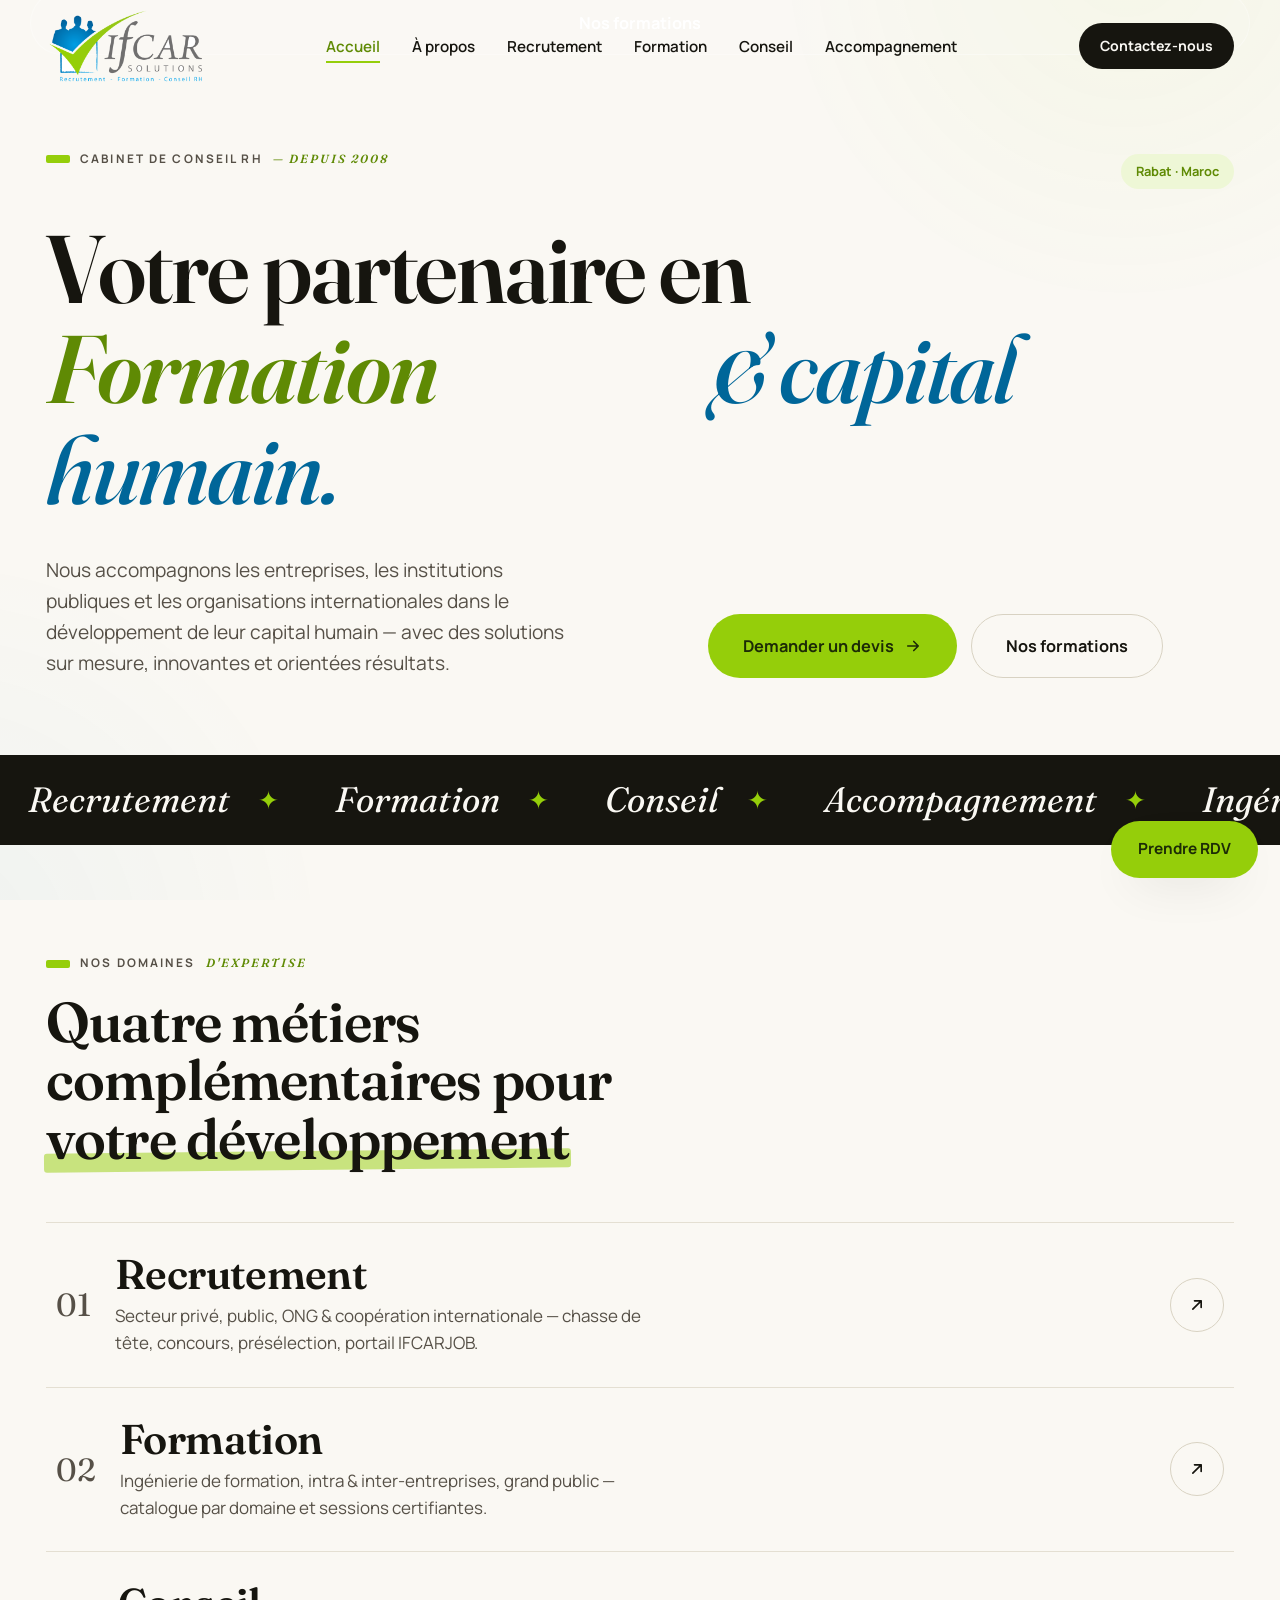
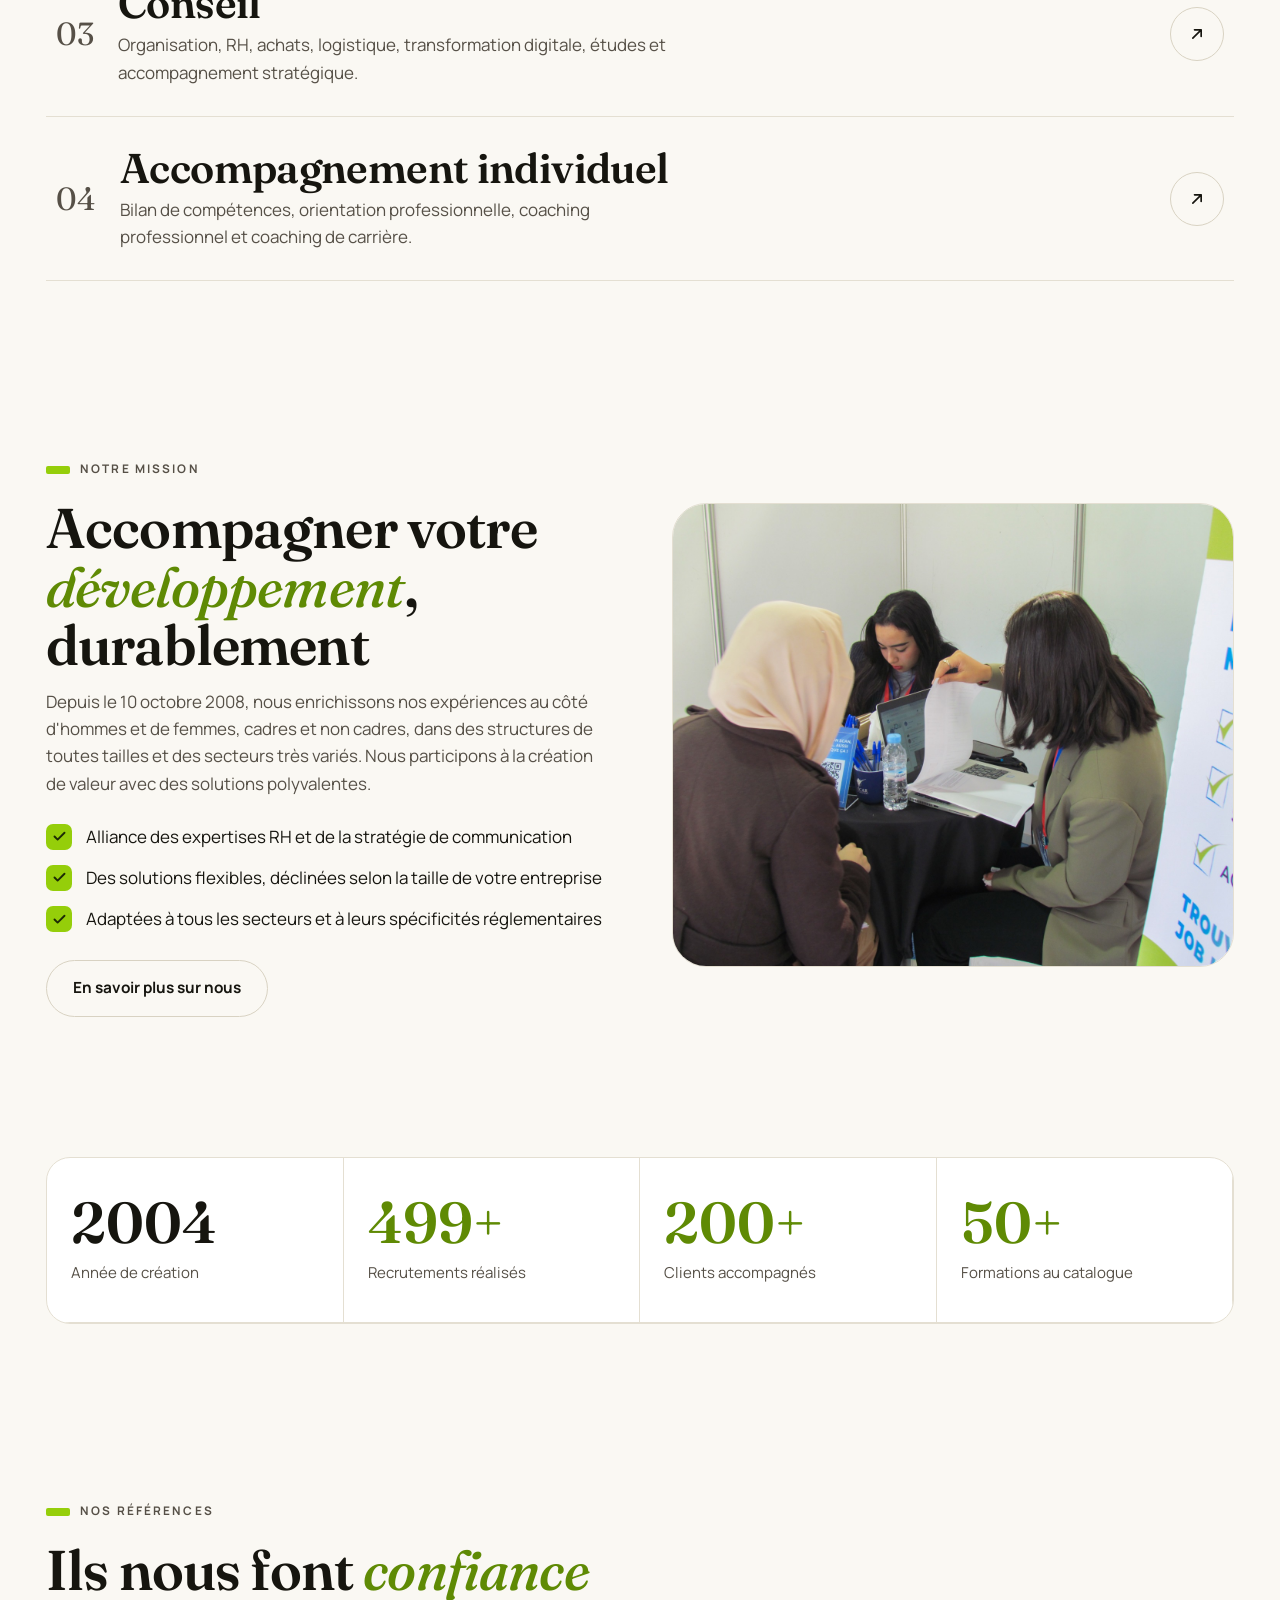
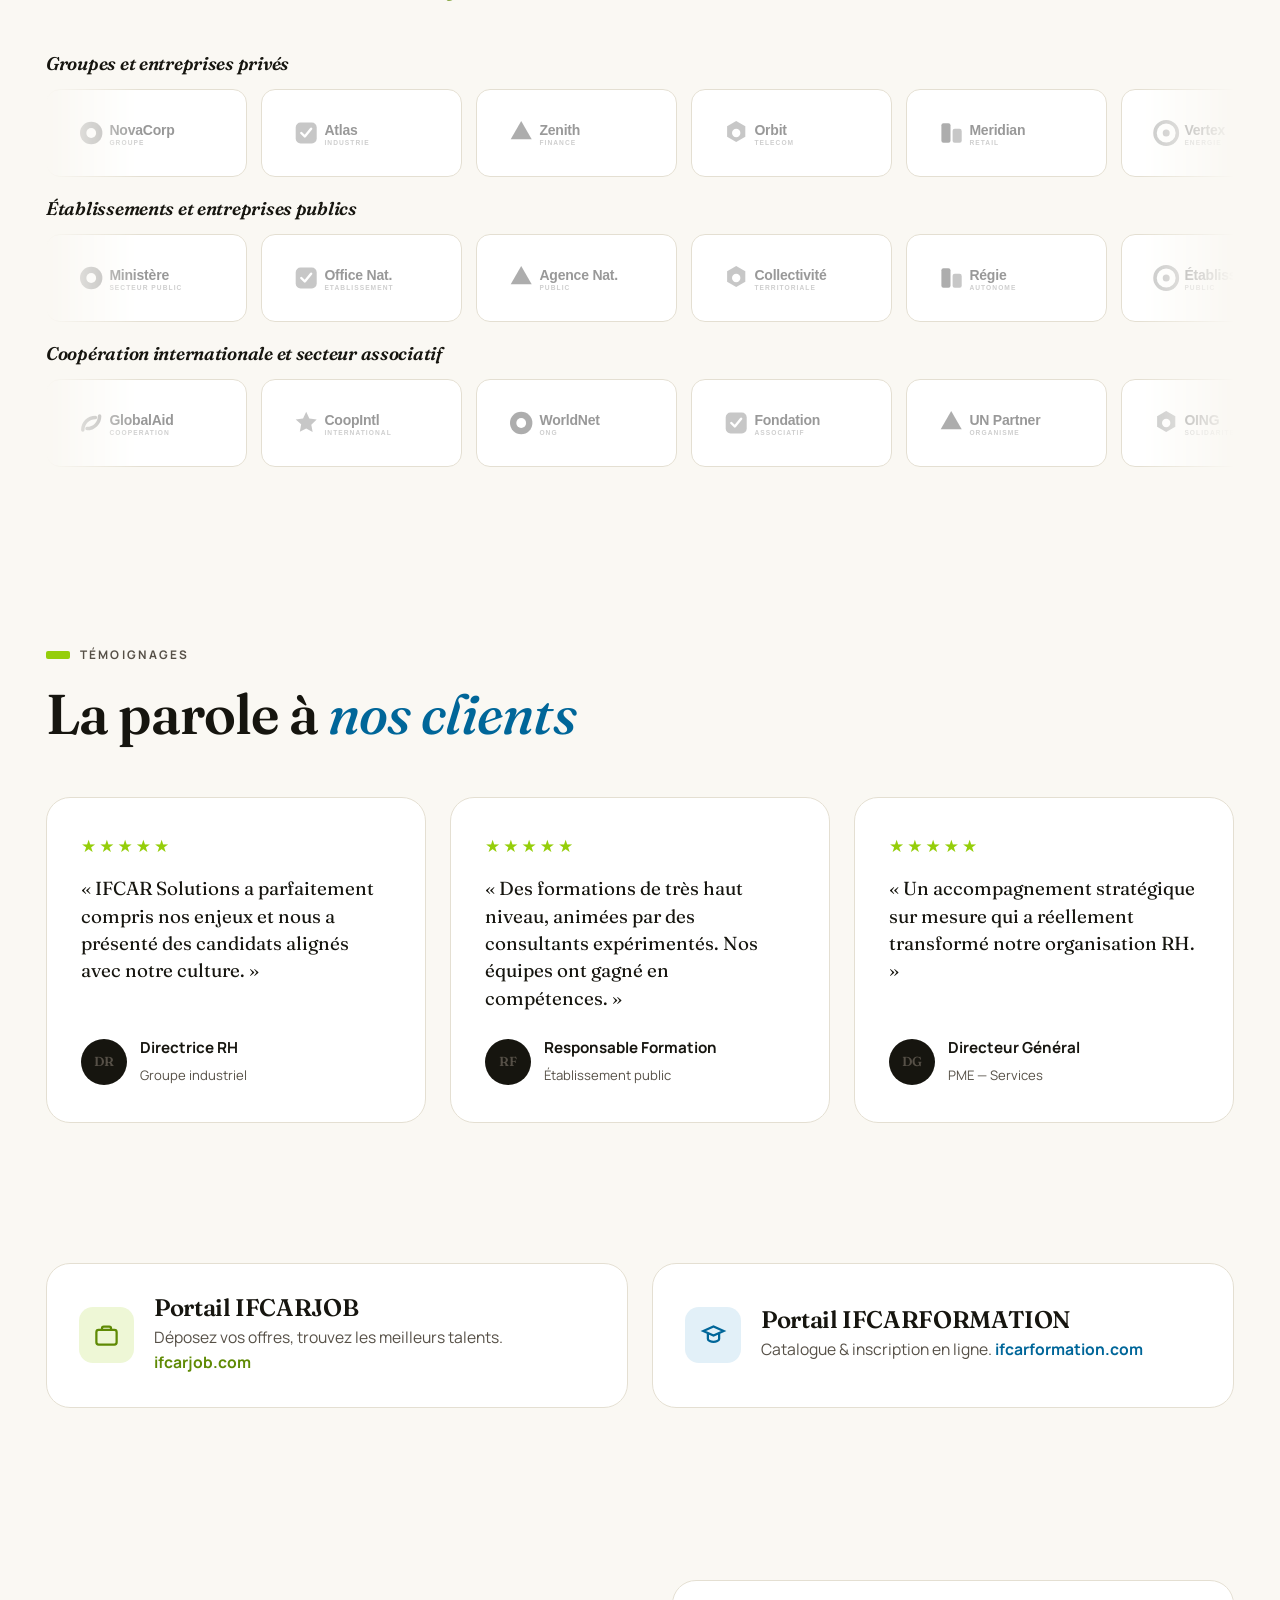
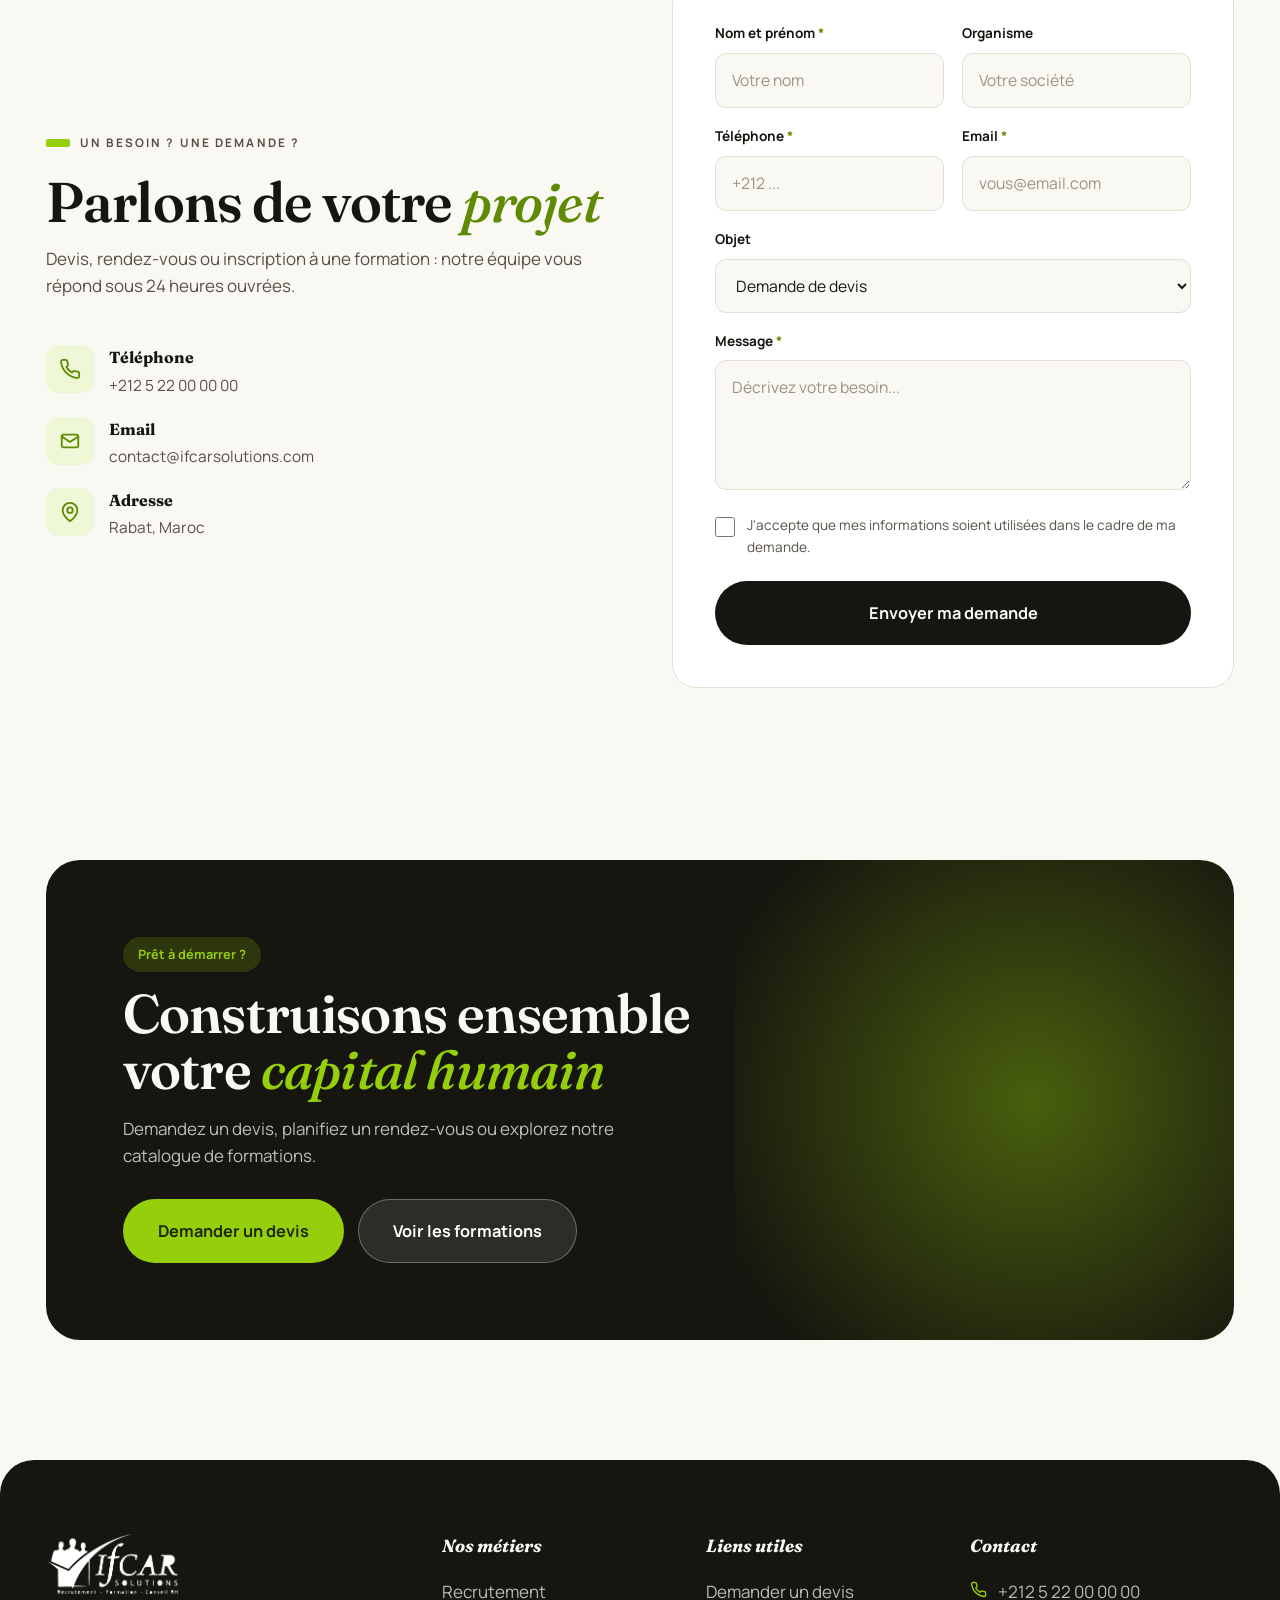
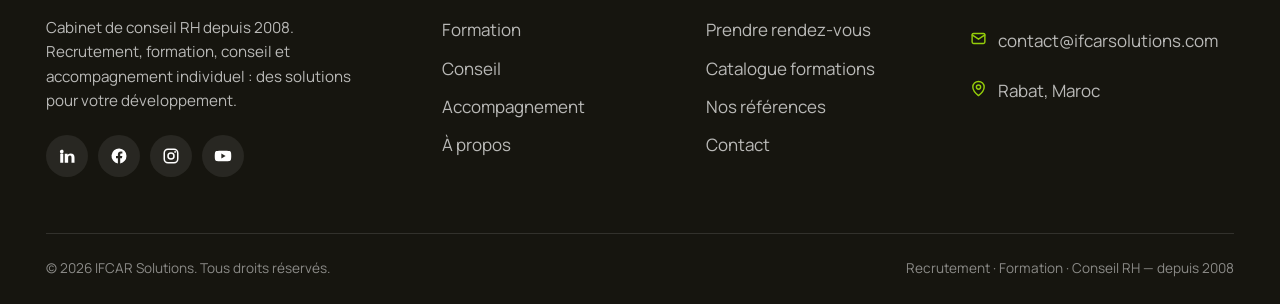
==== commit 5877e127: "Localisation Rabat + suppression de l'image du hero (accueil) Co-Authored-By: Claude Opus 4.8 <norep" ====
--- a/index.html
+++ b/index.html
@@ -71,7 +71,7 @@
   <div class="container">
     <div class="hero__top">
       <span class="eyebrow reveal">Cabinet de conseil RH <span class="ix">— depuis 2008</span></span>
-      <span class="tag-i reveal" data-d="1">Casablanca · Maroc</span>
+      <span class="tag-i reveal" data-d="1">Rabat · Maroc</span>
     </div>
     <h1 class="reveal" data-d="1">Votre partenaire en<br />
       <span class="row2"><span class="rotor" data-words="Recrutement|Formation|Conseil|Accompagnement">Recrutement</span></span>
@@ -83,10 +83,6 @@
         <a target="_blank" rel="noopener" href="contact.html" class="btn btn--green btn--lg">Demander un devis <svg viewBox="0 0 24 24" fill="none" stroke="currentColor" stroke-width="2.2"><path d="M5 12h14M13 6l6 6-6 6" stroke-linecap="round" stroke-linejoin="round"/></svg></a>
         <a target="_blank" rel="noopener" href="formation.html" class="btn btn--line btn--lg">Nos formations</a>
       </div>
-    </div>
-    <div class="hero__media reveal" data-d="2">
-      <img src="assets/img/stand-ifcar.jpg" alt="IFCAR Solutions au Forum de l'emploi" />
-      <span class="tagchip"><span class="d"></span>Orienté résultats &amp; expertise</span>
     </div>
   </div>
 </section>
@@ -229,7 +225,7 @@
         <div class="info mt-l">
           <div class="info-item"><div class="ic"><svg viewBox="0 0 24 24" fill="none" stroke="currentColor" stroke-width="2"><path d="M22 16.9v3a2 2 0 0 1-2.2 2 19.8 19.8 0 0 1-8.6-3 19.5 19.5 0 0 1-6-6 19.8 19.8 0 0 1-3-8.6A2 2 0 0 1 4.1 2h3a2 2 0 0 1 2 1.7c.1 1 .4 1.9.7 2.8a2 2 0 0 1-.5 2.1L8.1 9.9a16 16 0 0 0 6 6l1.3-1.3a2 2 0 0 1 2.1-.4c.9.3 1.8.6 2.8.7a2 2 0 0 1 1.7 2z" stroke-linecap="round" stroke-linejoin="round"/></svg></div><div><strong>Téléphone</strong><a href="tel:+212522000000">+212 5 22 00 00 00</a></div></div>
           <div class="info-item"><div class="ic"><svg viewBox="0 0 24 24" fill="none" stroke="currentColor" stroke-width="2"><rect x="3" y="5" width="18" height="14" rx="2"/><path d="m3 7 9 6 9-6" stroke-linecap="round" stroke-linejoin="round"/></svg></div><div><strong>Email</strong><a href="mailto:contact@ifcarsolutions.com">contact@ifcarsolutions.com</a></div></div>
-          <div class="info-item"><div class="ic"><svg viewBox="0 0 24 24" fill="none" stroke="currentColor" stroke-width="2"><path d="M20 10c0 6-8 12-8 12s-8-6-8-12a8 8 0 0 1 16 0z" stroke-linecap="round" stroke-linejoin="round"/><circle cx="12" cy="10" r="3"/></svg></div><div><strong>Adresse</strong><span>Casablanca, Maroc</span></div></div>
+          <div class="info-item"><div class="ic"><svg viewBox="0 0 24 24" fill="none" stroke="currentColor" stroke-width="2"><path d="M20 10c0 6-8 12-8 12s-8-6-8-12a8 8 0 0 1 16 0z" stroke-linecap="round" stroke-linejoin="round"/><circle cx="12" cy="10" r="3"/></svg></div><div><strong>Adresse</strong><span>Rabat, Maroc</span></div></div>
         </div>
       </div>
       <div class="reveal" data-d="1">
@@ -289,7 +285,7 @@
         <ul class="foot-contact">
           <li><svg viewBox="0 0 24 24" fill="none" stroke="currentColor" stroke-width="2"><path d="M22 16.9v3a2 2 0 0 1-2.2 2 19.8 19.8 0 0 1-8.6-3 19.5 19.5 0 0 1-6-6 19.8 19.8 0 0 1-3-8.6A2 2 0 0 1 4.1 2h3a2 2 0 0 1 2 1.7c.1 1 .4 1.9.7 2.8a2 2 0 0 1-.5 2.1L8.1 9.9a16 16 0 0 0 6 6l1.3-1.3a2 2 0 0 1 2.1-.4c.9.3 1.8.6 2.8.7a2 2 0 0 1 1.7 2z" stroke-linecap="round" stroke-linejoin="round"/></svg><a href="tel:+212522000000">+212 5 22 00 00 00</a></li>
           <li><svg viewBox="0 0 24 24" fill="none" stroke="currentColor" stroke-width="2"><rect x="3" y="5" width="18" height="14" rx="2"/><path d="m3 7 9 6 9-6" stroke-linecap="round" stroke-linejoin="round"/></svg><a href="mailto:contact@ifcarsolutions.com">contact@ifcarsolutions.com</a></li>
-          <li><svg viewBox="0 0 24 24" fill="none" stroke="currentColor" stroke-width="2"><path d="M20 10c0 6-8 12-8 12s-8-6-8-12a8 8 0 0 1 16 0z" stroke-linecap="round" stroke-linejoin="round"/><circle cx="12" cy="10" r="3"/></svg><span>Casablanca, Maroc</span></li>
+          <li><svg viewBox="0 0 24 24" fill="none" stroke="currentColor" stroke-width="2"><path d="M20 10c0 6-8 12-8 12s-8-6-8-12a8 8 0 0 1 16 0z" stroke-linecap="round" stroke-linejoin="round"/><circle cx="12" cy="10" r="3"/></svg><span>Rabat, Maroc</span></li>
         </ul>
       </div>
     </div>
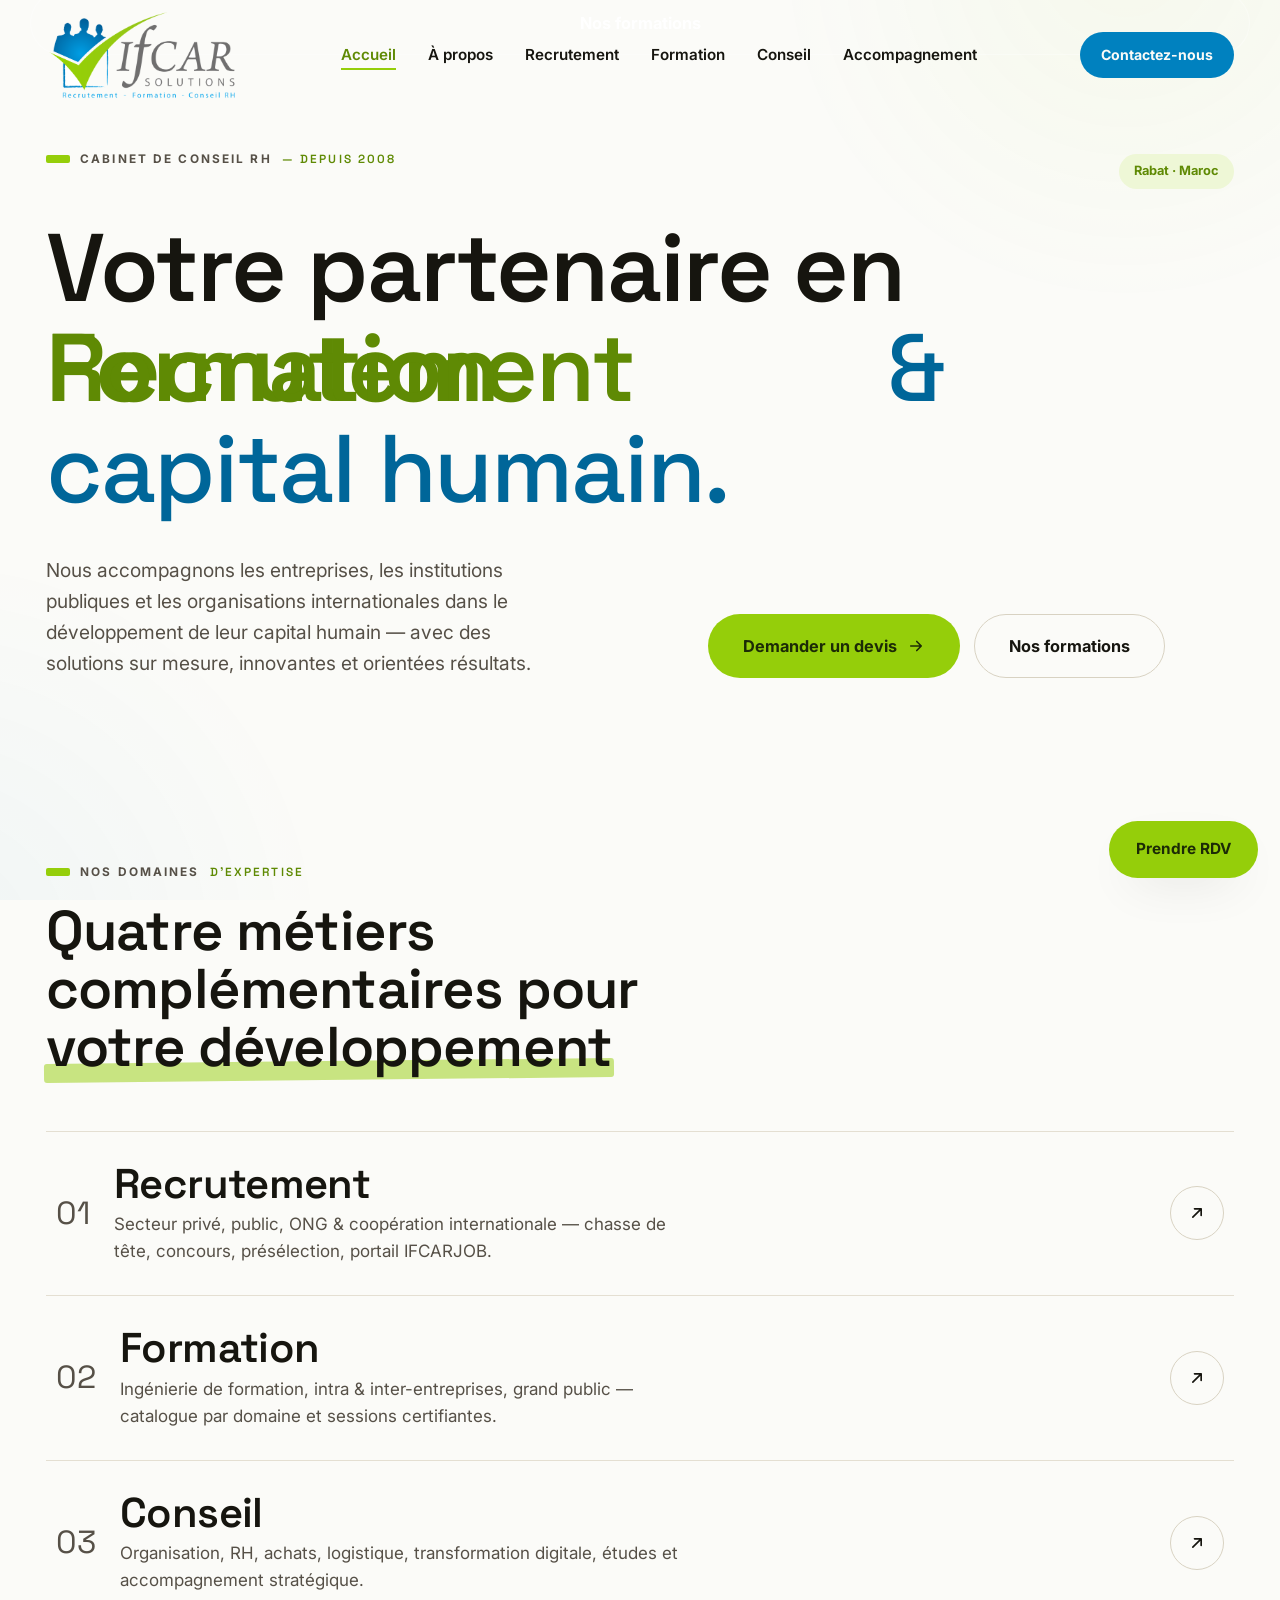
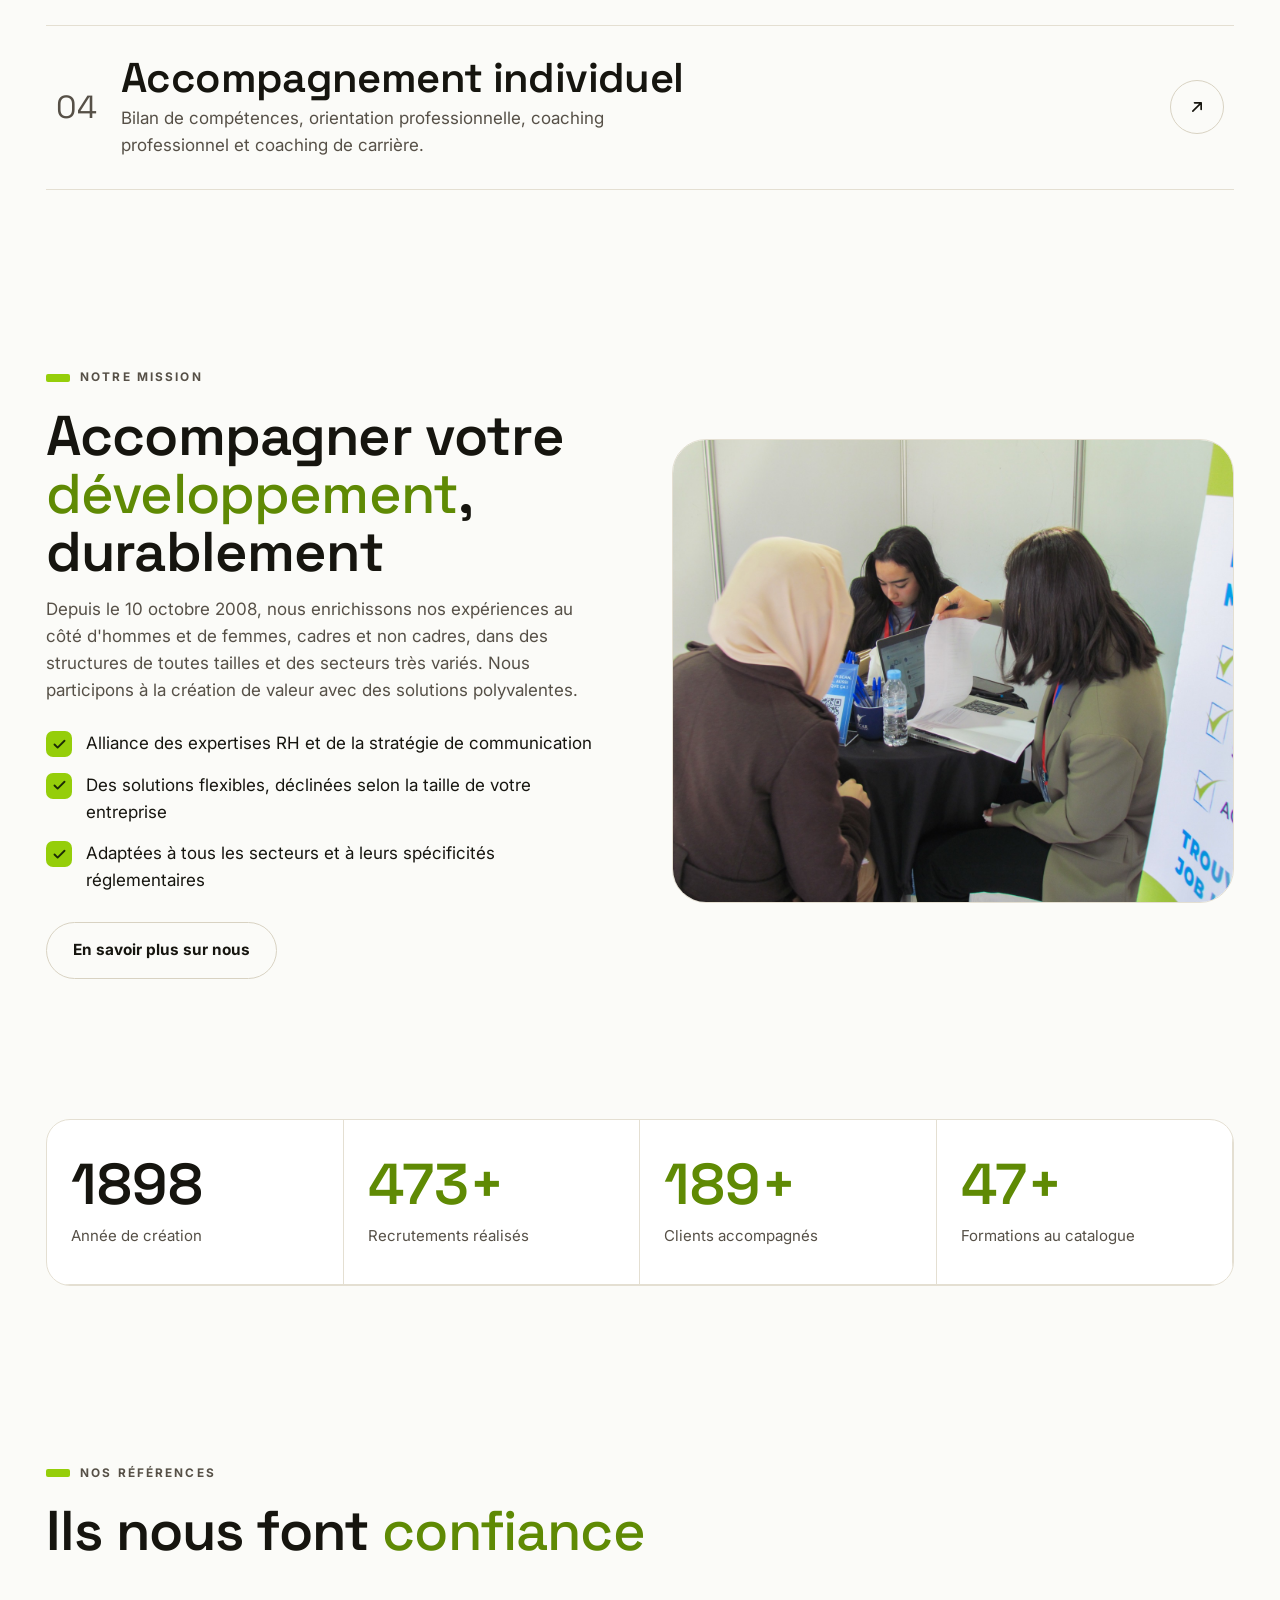
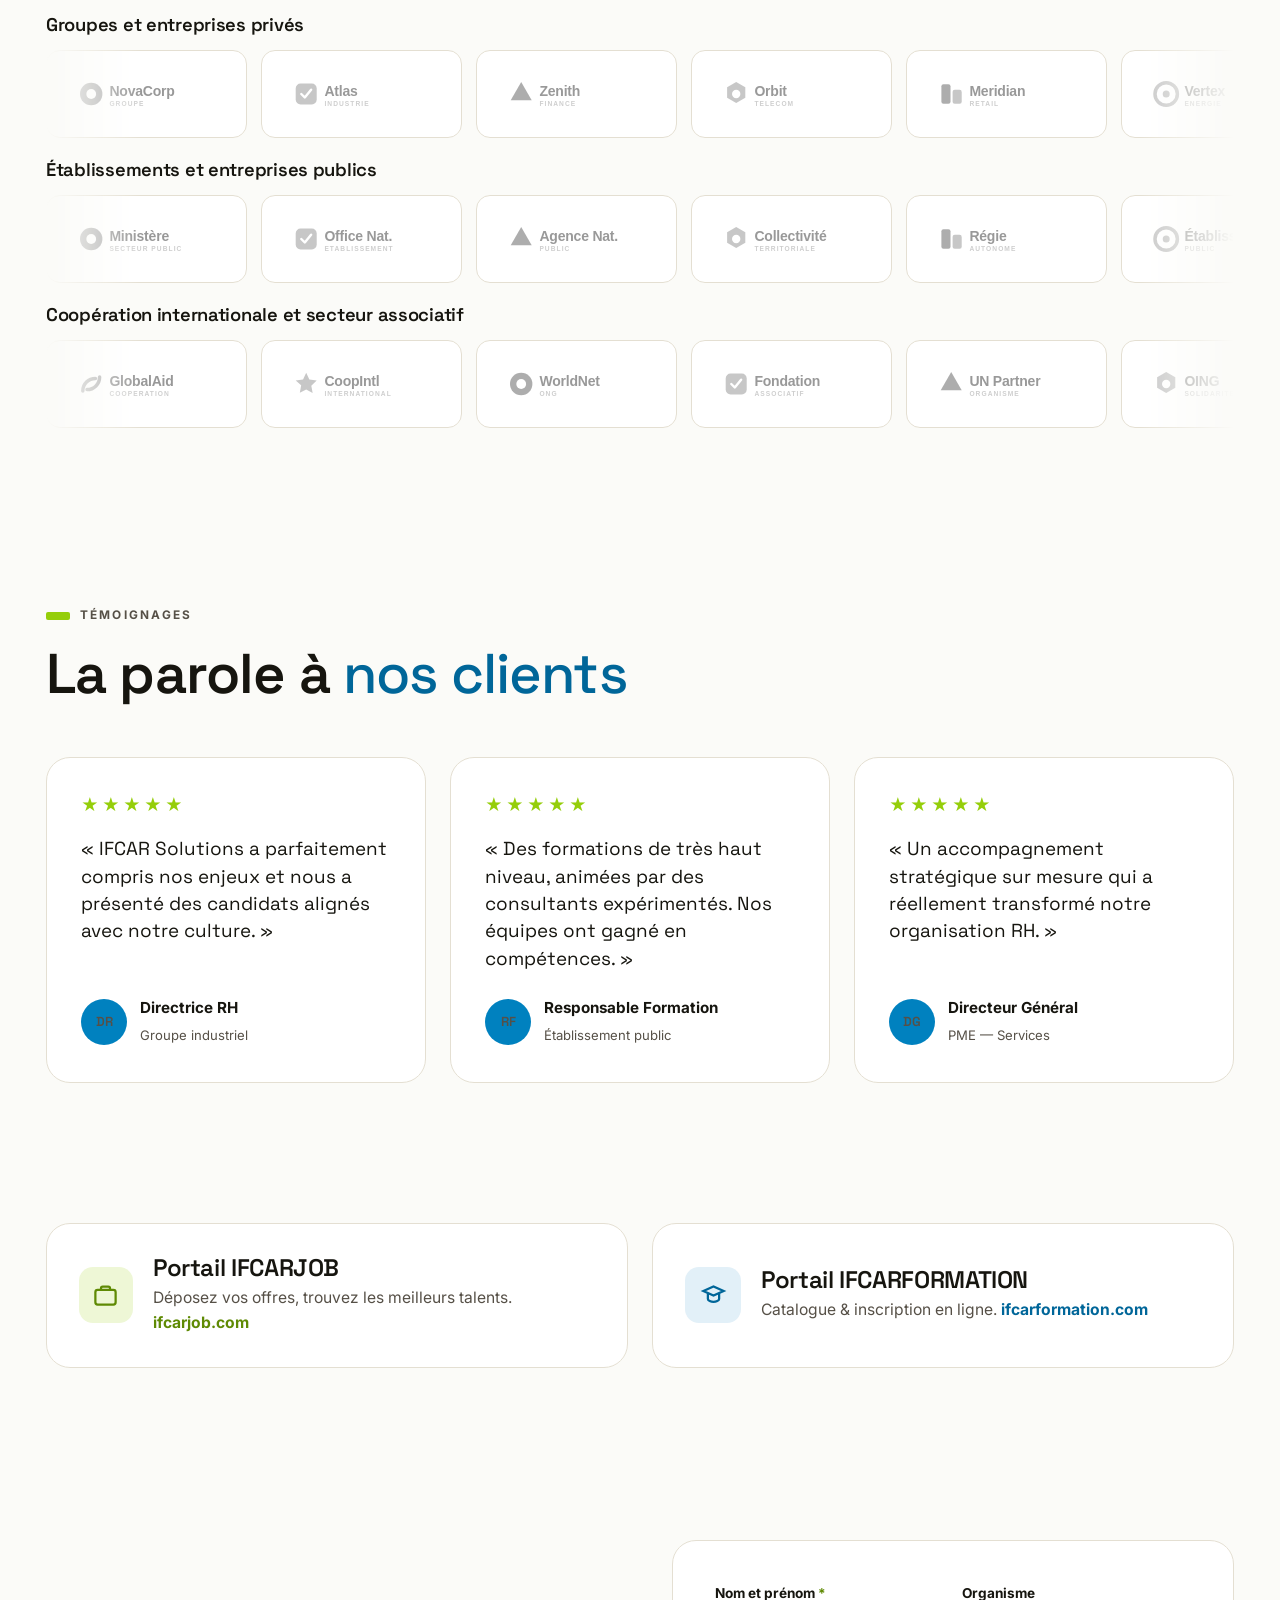
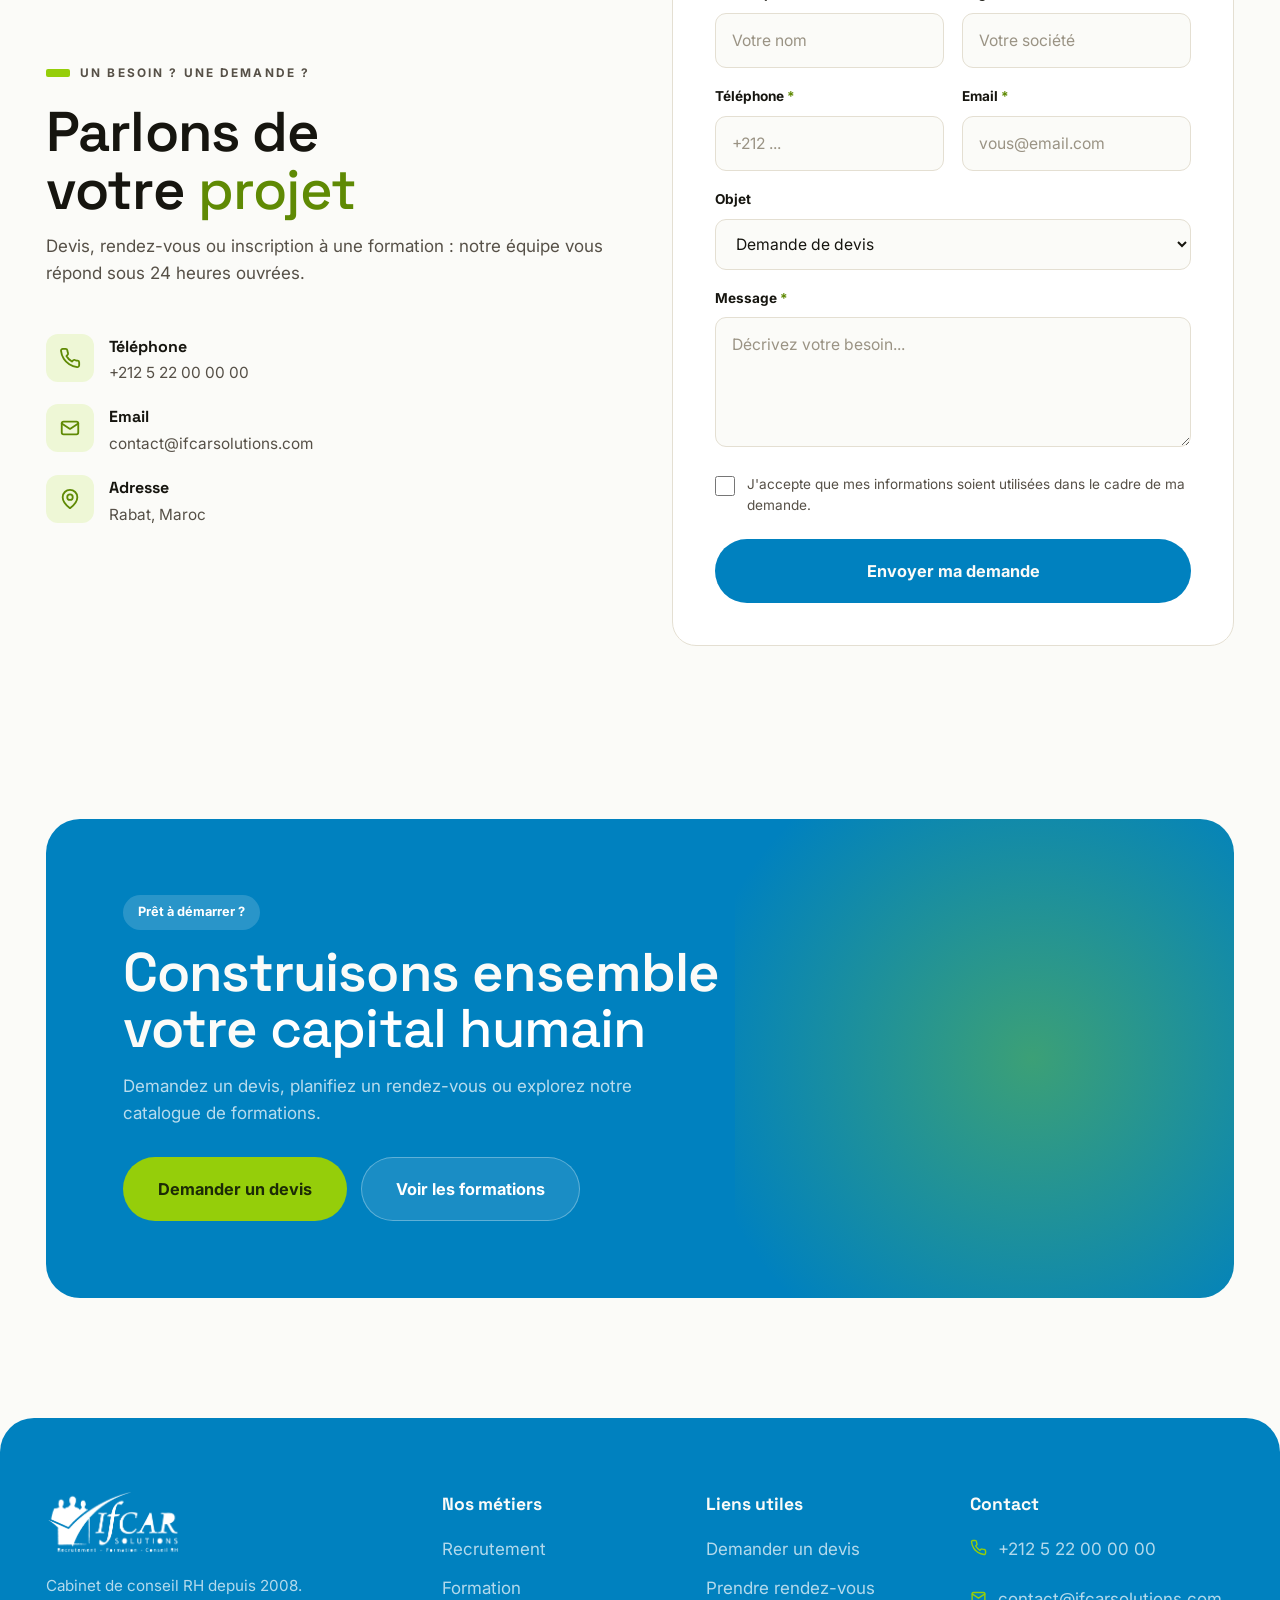
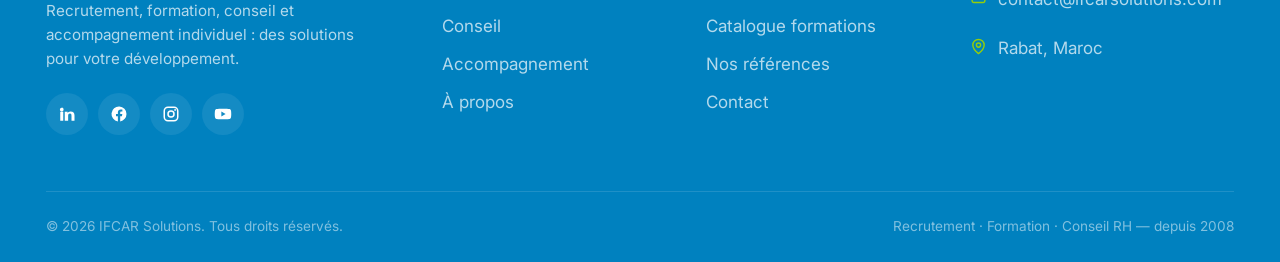
==== commit ea3bc441: "Révision proposition 3 (retours client) : police Space Grotesk+Inter sans italique, fond clair (maqu" ====
--- a/index.html
+++ b/index.html
@@ -5,7 +5,7 @@
 <meta name="viewport" content="width=device-width, initial-scale=1.0" />
 <title>IFCAR Solutions — Recrutement, Formation, Conseil & Accompagnement RH</title>
 <meta name="description" content="IFCAR Solutions, cabinet de conseil RH depuis 2008. Recrutement, formation, conseil et accompagnement individuel : des solutions sur mesure pour développer votre capital humain." />
-<meta name="theme-color" content="#faf8f3" />
+<meta name="theme-color" content="#fbfbf8" />
 <link rel="canonical" href="https://www.ifcarsolutions.com/" />
 <meta property="og:title" content="IFCAR Solutions — Votre partenaire capital humain" />
 <meta property="og:description" content="Cabinet de conseil RH depuis 2008." />
@@ -15,7 +15,7 @@
 <link rel="manifest" href="site.webmanifest" />
 <link rel="preconnect" href="https://fonts.googleapis.com" />
 <link rel="preconnect" href="https://fonts.gstatic.com" crossorigin />
-<link href="https://fonts.googleapis.com/css2?family=Fraunces:ital,opsz,wght@0,9..144,400;0,9..144,500;0,9..144,600;1,9..144,500;1,9..144,600&family=Manrope:wght@400;500;600;700;800&display=swap" rel="stylesheet" />
+<link href="https://fonts.googleapis.com/css2?family=Space+Grotesk:wght@500;600;700&family=Inter:wght@400;500;600;700&display=swap" rel="stylesheet" />
 <link rel="stylesheet" href="assets/css/style.css" />
 <script type="application/ld+json">
 {"@context":"https://schema.org","@type":"ProfessionalService","name":"IFCAR Solutions","url":"https://www.ifcarsolutions.com","foundingDate":"2008-10-10","areaServed":"MA","sameAs":["https://www.ifcarjob.com","https://www.ifcarformation.com"],"knowsAbout":["Recrutement","Formation","Conseil RH","Accompagnement","Ingénierie RH"]}
@@ -86,14 +86,6 @@
     </div>
   </div>
 </section>
-
-<!-- TICKER -->
-<div class="ticker">
-  <div class="ticker__track">
-    <div class="ticker__g"><span class="ticker__i">Recrutement</span><span class="ticker__i">Formation</span><span class="ticker__i">Conseil</span><span class="ticker__i">Accompagnement</span><span class="ticker__i">Ingénierie RH</span><span class="ticker__i">Développement des compétences</span></div>
-    <div class="ticker__g" aria-hidden="true"><span class="ticker__i">Recrutement</span><span class="ticker__i">Formation</span><span class="ticker__i">Conseil</span><span class="ticker__i">Accompagnement</span><span class="ticker__i">Ingénierie RH</span><span class="ticker__i">Développement des compétences</span></div>
-  </div>
-</div>
 
 <!-- MÉTIERS (numbered list) -->
 <section class="section" id="metiers">
@@ -254,8 +246,8 @@
   <div class="container">
     <div class="cta reveal">
       <div class="cta__in">
-        <span class="tag-i" style="background:rgba(149,206,10,.18);color:var(--green)">Prêt à démarrer ?</span>
-        <h2 class="mt-s balance">Construisons ensemble votre <span class="it" style="color:var(--green)">capital humain</span></h2>
+        <span class="tag-i" style="background:rgba(255,255,255,.16);color:#fff">Prêt à démarrer ?</span>
+        <h2 class="mt-s balance">Construisons ensemble votre <span class="it" style="color:#fff">capital humain</span></h2>
         <p>Demandez un devis, planifiez un rendez-vous ou explorez notre catalogue de formations.</p>
         <div class="btn-row"><a target="_blank" rel="noopener" href="contact.html" class="btn btn--green btn--lg">Demander un devis</a><a target="_blank" rel="noopener" href="formation.html" class="btn btn--ghost-d btn--lg">Voir les formations</a></div>
       </div>
--- a/assets/css/style.css
+++ b/assets/css/style.css
@@ -1,6 +1,6 @@
 /* =================================================================
    IFCAR SOLUTIONS — Proposition 3
-   Style éditorial / magazine · clair · serif moderne · animé
+   Proposition 3 (révisée) · clair · police Space Grotesk + Inter · charte IFCAR
    Charte : Vert #95ce0a · Bleu #0081bf
    ================================================================= */
 
@@ -13,8 +13,8 @@
   --blue-ink: #006699;
   --blue-soft: #e2f0f8;
 
-  --paper: #faf8f3;           /* fond crème */
-  --paper-2: #f1eee5;         /* panneau */
+  --paper: #fbfbf8;           /* fond clair — maquette 5 */
+  --paper-2: #f1f4ef;         /* panneau */
   --ink: #16150f;             /* texte / footer */
   --ink-2: #565047;           /* texte secondaire */
   --line: #e4dfd2;
@@ -32,8 +32,8 @@
   --shadow: 0 18px 50px -24px rgba(22,21,15,.3);
   --shadow-sm: 0 6px 22px -12px rgba(22,21,15,.25);
 
-  --font-display: "Fraunces", Georgia, serif;
-  --font-body: "Manrope", system-ui, sans-serif;
+  --font-display: "Space Grotesk", system-ui, sans-serif;
+  --font-body: "Inter", system-ui, sans-serif;
 }
 
 *,*::before,*::after { box-sizing: border-box; }
@@ -67,12 +67,12 @@
 /* ---------- Typo ---------- */
 .eyebrow { display: inline-flex; align-items: center; gap: 10px; font-family: var(--font-body); font-weight: 700;
   font-size: .74rem; letter-spacing: .18em; text-transform: uppercase; color: var(--ink-2); margin-bottom: 20px; }
-.eyebrow .ix { font-family: var(--font-display); color: var(--green-ink); font-style: italic; font-weight: 600; }
+.eyebrow .ix { font-family: var(--font-display); color: var(--green-ink); font-style: normal; font-weight: 600; }
 .eyebrow::before { content:""; width: 24px; height: 8px; background: var(--green); border-radius: 2px; }
 h1,.h1 { font-size: clamp(2.6rem, 6.5vw, 5.2rem); font-weight: 600; }
 h2,.h2 { font-size: clamp(2rem, 4.4vw, 3.5rem); }
 h3 { font-size: clamp(1.25rem, 2vw, 1.5rem); }
-.it { font-style: italic; font-weight: 500; }
+.it { font-style: normal; font-weight: 500; }
 .u-green { color: var(--green-ink); } .u-blue { color: var(--blue-ink); }
 .lead { font-size: clamp(1.08rem, 1.6vw, 1.3rem); color: var(--ink-2); font-weight: 500; }
 .muted { color: var(--ink-2); }
@@ -89,7 +89,7 @@
   font-family: var(--font-body); font-weight: 700; font-size: .96rem; padding: 15px 26px; border-radius: var(--pill);
   border: 1.5px solid transparent; cursor: pointer; transition: transform .35s var(--ease), box-shadow .35s, background .3s, color .3s, border-color .3s; white-space: nowrap; }
 .btn svg { width: 18px; height: 18px; transition: transform .35s var(--ease); }
-.btn--primary { background: var(--ink); color: var(--paper); }
+.btn--primary { background: var(--blue); color: var(--paper); }
 .btn--primary:hover { transform: translateY(-3px); box-shadow: var(--shadow); }
 .btn--primary:hover svg { transform: translateX(4px); }
 .btn--green { background: var(--green); color: #1c2b06; }
@@ -106,31 +106,31 @@
 .header { position: fixed; top: 0; left: 0; right: 0; z-index: 200; transition: transform .5s var(--ease); }
 .header.hidden { transform: translateY(-110%); }
 .header::after { content:""; position: absolute; inset: 0; z-index: -1; opacity: 0; transition: opacity .4s;
-  background: rgba(250,248,243,.82); backdrop-filter: blur(14px) saturate(140%); border-bottom: 1px solid var(--line); }
+  background: rgba(251,251,248,.85); backdrop-filter: blur(14px) saturate(140%); border-bottom: 1px solid var(--line); }
 .header.scrolled::after { opacity: 1; }
-.nav { display: flex; align-items: center; justify-content: space-between; gap: 20px; height: 92px; transition: height .4s var(--ease); }
-.scrolled .nav { height: 74px; }
+.nav { display: flex; align-items: center; justify-content: space-between; gap: 20px; height: 110px; transition: height .4s var(--ease); }
+.scrolled .nav { height: 86px; }
 .brand { display: flex; align-items: center; flex-shrink: 0; }
-.brand img { height: 76px; width: auto; transition: height .4s var(--ease); }
-.scrolled .brand img { height: 60px; }
-@media (max-width:560px){ .brand img { height: 58px; } }
+.brand img { height: 92px; width: auto; transition: height .4s var(--ease); }
+.scrolled .brand img { height: 72px; }
+@media (max-width:560px){ .brand img { height: 66px; } }
 .nav-desktop { display: flex; }
 .nav-list { display: flex; align-items: center; gap: 4px; }
 .nav-link { position: relative; font-family: var(--font-body); font-weight: 600; font-size: .95rem; color: var(--ink); padding: 8px 14px; white-space: nowrap; }
-.nav-link::after { content:""; position: absolute; left: 14px; right: 14px; bottom: 2px; height: 2px; background: var(--ink); transform: scaleX(0); transform-origin: right; transition: transform .35s var(--ease); }
+.nav-link::after { content:""; position: absolute; left: 14px; right: 14px; bottom: 2px; height: 2px; background: var(--blue); transform: scaleX(0); transform-origin: right; transition: transform .35s var(--ease); }
 .nav-link:hover::after { transform: scaleX(1); transform-origin: left; }
 .nav-link.active { color: var(--green-ink); }
 .nav-link.active::after { background: var(--green); transform: scaleX(1); }
 .nav-actions { display: flex; align-items: center; gap: 12px; flex-shrink: 0; }
 .burger { display: none; width: 48px; height: 48px; border-radius: 50%; border: 1.5px solid var(--line-2); background: var(--paper); cursor: pointer; position: relative; }
-.burger span { position: absolute; left: 14px; width: 20px; height: 2px; background: var(--ink); border-radius: 2px; transition: .35s var(--ease); }
+.burger span { position: absolute; left: 14px; width: 20px; height: 2px; background: var(--blue); border-radius: 2px; transition: .35s var(--ease); }
 .burger span:nth-child(1){ top: 18px; } .burger span:nth-child(2){ top: 23px; } .burger span:nth-child(3){ top: 28px; }
 .burger[aria-expanded="true"] span:nth-child(1){ top:23px; transform: rotate(45deg);}
 .burger[aria-expanded="true"] span:nth-child(2){ opacity:0;}
 .burger[aria-expanded="true"] span:nth-child(3){ top:23px; transform: rotate(-45deg);}
 @media (max-width:1040px){ .nav-desktop{ display:none;} .burger{ display:block;} .nav-actions .btn{ display:none;} }
 
-.mobile { position: fixed; inset: 0; z-index: 190; background: var(--ink); color: var(--paper);
+.mobile { position: fixed; inset: 0; z-index: 190; background: var(--blue); color: var(--paper);
   transform: translateY(-100%); transition: transform .6s var(--ease2); display: flex; flex-direction: column; }
 .mobile.open { transform: translateY(0); }
 .mobile__inner { padding: 110px 30px 40px; display: flex; flex-direction: column; min-height: 100%; }
@@ -148,7 +148,7 @@
 .hero h1 { font-size: clamp(2.7rem, 8vw, 6rem); font-weight: 600; letter-spacing: -.02em; }
 .hero h1 .row2 { display: inline-flex; align-items: center; gap: .25em; flex-wrap: wrap; }
 /* rotating word */
-.rotor { display: inline-grid; vertical-align: bottom; height: 1.05em; overflow: hidden; color: var(--green-ink); font-style: italic; }
+.rotor { display: inline-grid; vertical-align: bottom; height: 1.05em; overflow: hidden; color: var(--green-ink); font-style: normal; }
 .rotor span { grid-area: 1/1; transform: translateY(110%); opacity: 0; transition: transform .6s var(--ease), opacity .6s; }
 .rotor span.in { transform: translateY(0); opacity: 1; }
 .rotor span.out { transform: translateY(-110%); opacity: 0; }
@@ -161,11 +161,11 @@
 .hero__media .tagchip .d { width: 8px; height: 8px; border-radius: 50%; background: var(--green); }
 
 /* ---------- Ticker ---------- */
-.ticker { border-block: 1.5px solid var(--ink); overflow: hidden; padding: 16px 0; background: var(--ink); color: var(--paper); }
+.ticker { border-block: 1.5px solid var(--ink); overflow: hidden; padding: 16px 0; background: var(--blue); color: var(--paper); }
 .ticker__track { display: flex; width: max-content; animation: tick 30s linear infinite; }
 .ticker:hover .ticker__track { animation-play-state: paused; }
 .ticker__g { display: flex; flex-shrink: 0; }
-.ticker__i { font-family: var(--font-display); font-style: italic; font-size: clamp(1.4rem,3vw,2.2rem); padding: 0 28px; display: inline-flex; align-items: center; gap: 28px; }
+.ticker__i { font-family: var(--font-display); font-style: normal; font-size: clamp(1.4rem,3vw,2.2rem); padding: 0 28px; display: inline-flex; align-items: center; gap: 28px; }
 .ticker__i::after { content:"✦"; color: var(--green); font-style: normal; font-size: .7em; }
 @keyframes tick { to { transform: translateX(-50%); } }
 
@@ -173,7 +173,7 @@
 .numlist { border-top: 1px solid var(--line); }
 .numrow { display: grid; grid-template-columns: auto 1fr auto; gap: 24px; align-items: center; padding: 30px 10px; border-bottom: 1px solid var(--line);
   position: relative; transition: padding .4s var(--ease), color .4s; overflow: hidden; }
-.numrow::before { content:""; position: absolute; inset: 0; background: var(--ink); transform: translateY(101%); transition: transform .5s var(--ease); z-index: 0; }
+.numrow::before { content:""; position: absolute; inset: 0; background: var(--blue); transform: translateY(101%); transition: transform .5s var(--ease); z-index: 0; }
 .numrow > * { position: relative; z-index: 1; }
 .numrow:hover::before { transform: translateY(0); }
 .numrow:hover { color: var(--paper); padding-left: 24px; }
@@ -248,7 +248,7 @@
 .quote { background: var(--white); border: 1px solid var(--line); border-radius: var(--r-lg); padding: 34px; height: 100%; display: flex; flex-direction: column; }
 .quote p { font-family: var(--font-display); font-size: 1.18rem; line-height: 1.45; color: var(--ink); }
 .quote .who { display: flex; align-items: center; gap: 13px; margin-top: auto; padding-top: 24px; }
-.quote .av { width: 46px; height: 46px; border-radius: 50%; background: var(--ink); color: var(--paper); display: grid; place-items: center; font-family: var(--font-display); font-weight: 600; }
+.quote .av { width: 46px; height: 46px; border-radius: 50%; background: var(--blue); color: var(--paper); display: grid; place-items: center; font-family: var(--font-display); font-weight: 600; }
 .quote .who strong { display: block; font-size: .95rem; }
 .quote .who span { font-size: .82rem; color: var(--ink-2); }
 .quote .stars { color: var(--green); margin-bottom: 16px; letter-spacing: 3px; }
@@ -263,12 +263,12 @@
 .logo-chip img { height: 42px; filter: grayscale(1); opacity: .55; transition: .4s var(--ease); }
 .logo-chip:hover img { filter: none; opacity: 1; }
 .ref-block + .ref-block { margin-top: 22px; }
-.ref-block h4 { font-family: var(--font-display); font-style: italic; font-size: 1.15rem; color: var(--ink); margin-bottom: 16px; }
+.ref-block h4 { font-family: var(--font-display); font-style: normal; font-size: 1.15rem; color: var(--ink); margin-bottom: 16px; }
 
 /* ---------- Domain pills / tags ---------- */
 .pills { display: flex; flex-wrap: wrap; gap: 12px; }
 .pill-tag { padding: 12px 22px; border-radius: var(--pill); background: var(--white); border: 1px solid var(--line); font-weight: 600; font-size: .94rem; transition: .3s var(--ease); }
-.pill-tag:hover { background: var(--ink); color: var(--paper); transform: translateY(-3px); }
+.pill-tag:hover { background: var(--blue); color: var(--paper); transform: translateY(-3px); }
 .domain-grid { display: grid; gap: 14px; grid-template-columns: repeat(auto-fill, minmax(190px,1fr)); }
 .domain { display: flex; align-items: center; gap: 14px; padding: 18px 20px; border-radius: var(--r); background: var(--white); border: 1px solid var(--line); transition: .35s var(--ease); }
 .domain:hover { transform: translateY(-4px); box-shadow: var(--shadow-sm); }
@@ -280,7 +280,7 @@
 /* values */
 .val { padding: 30px; border-radius: var(--r-lg); background: var(--white); border: 1px solid var(--line); height: 100%; transition: .4s var(--ease); }
 .val:hover { transform: translateY(-5px); box-shadow: var(--shadow); }
-.val .vn { font-family: var(--font-display); font-style: italic; font-size: 2rem; color: var(--green-ink); margin-bottom: 14px; }
+.val .vn { font-family: var(--font-display); font-style: normal; font-size: 2rem; color: var(--green-ink); margin-bottom: 14px; }
 .val h3 { font-size: 1.2rem; margin-bottom: 10px; }
 .val p { color: var(--ink-2); font-size: .96rem; }
 
@@ -290,12 +290,12 @@
 .tl { position: relative; padding-bottom: 32px; }
 .tl:last-child { padding-bottom: 0; }
 .tl::before { content:""; position: absolute; left: -32px; top: 3px; width: 16px; height: 16px; border-radius: 50%; background: var(--green); border: 3px solid var(--paper); }
-.tl .yr { font-family: var(--font-display); font-style: italic; font-size: 1.3rem; color: var(--green-ink); }
+.tl .yr { font-family: var(--font-display); font-style: normal; font-size: 1.3rem; color: var(--green-ink); }
 .tl h4 { margin: 2px 0 6px; font-size: 1.15rem; }
 .tl p { color: var(--ink-2); font-size: .96rem; }
 
 /* ---------- CTA color block ---------- */
-.cta { position: relative; overflow: hidden; border-radius: var(--r-xl); padding: clamp(46px,6vw,84px); background: var(--ink); color: var(--paper); }
+.cta { position: relative; overflow: hidden; border-radius: var(--r-xl); padding: clamp(46px,6vw,84px); background: var(--blue); color: var(--paper); }
 .cta::before { content:""; position: absolute; right: -8%; top: -40%; width: 50%; height: 180%; background: radial-gradient(circle, rgba(149,206,10,.4), transparent 65%); }
 .cta__in { position: relative; max-width: 720px; }
 .cta h2 { color: var(--paper); font-size: clamp(2rem,4.5vw,3.4rem); }
@@ -327,12 +327,12 @@
 .info-item a:hover { color: var(--ink); }
 .portal-link { display: flex; align-items: center; gap: 12px; padding: 13px 16px; border-radius: 13px; background: var(--white); border: 1px solid var(--line); margin-bottom: 11px; transition: .3s var(--ease); }
 .portal-link:hover { transform: translateY(-3px); box-shadow: var(--shadow-sm); }
-.portal-link .pic { width: 38px; height: 38px; border-radius: 10px; background: var(--ink); color: var(--paper); display: grid; place-items: center; font-family: var(--font-display); font-weight: 600; font-size: .78rem; flex-shrink: 0; }
+.portal-link .pic { width: 38px; height: 38px; border-radius: 10px; background: var(--blue); color: var(--paper); display: grid; place-items: center; font-family: var(--font-display); font-weight: 600; font-size: .78rem; flex-shrink: 0; }
 .portal-link strong { font-family: var(--font-display); font-size: .95rem; display: block; }
 .portal-link small { color: var(--ink-2); font-size: .78rem; }
 
 /* ---------- Footer (ink) ---------- */
-.footer { background: var(--ink); color: rgba(255,255,255,.7); margin-top: 50px; padding-top: 72px; border-radius: var(--r-xl) var(--r-xl) 0 0; }
+.footer { background: var(--blue); color: rgba(255,255,255,.7); margin-top: 50px; padding-top: 72px; border-radius: var(--r-xl) var(--r-xl) 0 0; }
 .footer a { color: rgba(255,255,255,.7); transition: color .25s; }
 .footer a:hover { color: var(--green); }
 .footer__grid { display: grid; gap: 44px; grid-template-columns: 1.6fr 1fr 1fr 1.2fr; }
@@ -340,7 +340,7 @@
 @media (max-width:560px){ .footer__grid{ grid-template-columns: 1fr; } }
 .footer__brand img { height: 64px; margin-bottom: 20px; }
 .footer__brand p { font-size: .95rem; max-width: 320px; }
-.footer h5 { font-family: var(--font-display); font-style: italic; color: var(--paper); font-size: 1.1rem; margin-bottom: 18px; }
+.footer h5 { font-family: var(--font-display); font-style: normal; color: var(--paper); font-size: 1.1rem; margin-bottom: 18px; }
 .footer ul { display: grid; gap: 11px; }
 .socials { display: flex; gap: 10px; margin-top: 22px; }
 .socials a { width: 42px; height: 42px; border-radius: 50%; background: rgba(255,255,255,.08); display: grid; place-items: center; color: #fff; transition: .3s var(--ease); }
@@ -370,7 +370,7 @@
 /* ---------- utils ---------- */
 .center{ text-align:center; } .mt-s{margin-top:14px} .mt{margin-top:28px} .mt-l{margin-top:46px}
 .mx-auto{margin-inline:auto} .maxw{max-width:720px}
-.skip{ position:absolute; left:-9999px; top:0; background:var(--ink); color:#fff; padding:10px 16px; z-index:300; } .skip:focus{ left:0; }
+.skip{ position:absolute; left:-9999px; top:0; background: var(--blue); color:#fff; padding:10px 16px; z-index:300; } .skip:focus{ left:0; }
 .float-cta{ position:fixed; right:22px; bottom:22px; z-index:150; box-shadow:var(--shadow); }
 @media (max-width:560px){ .float-cta{ right:16px; bottom:16px; } }
 .tag-i { display:inline-flex; align-items:center; gap:8px; padding:7px 15px; border-radius:var(--pill); background:var(--green-soft); color:var(--green-ink); font-weight:700; font-size:.8rem; }
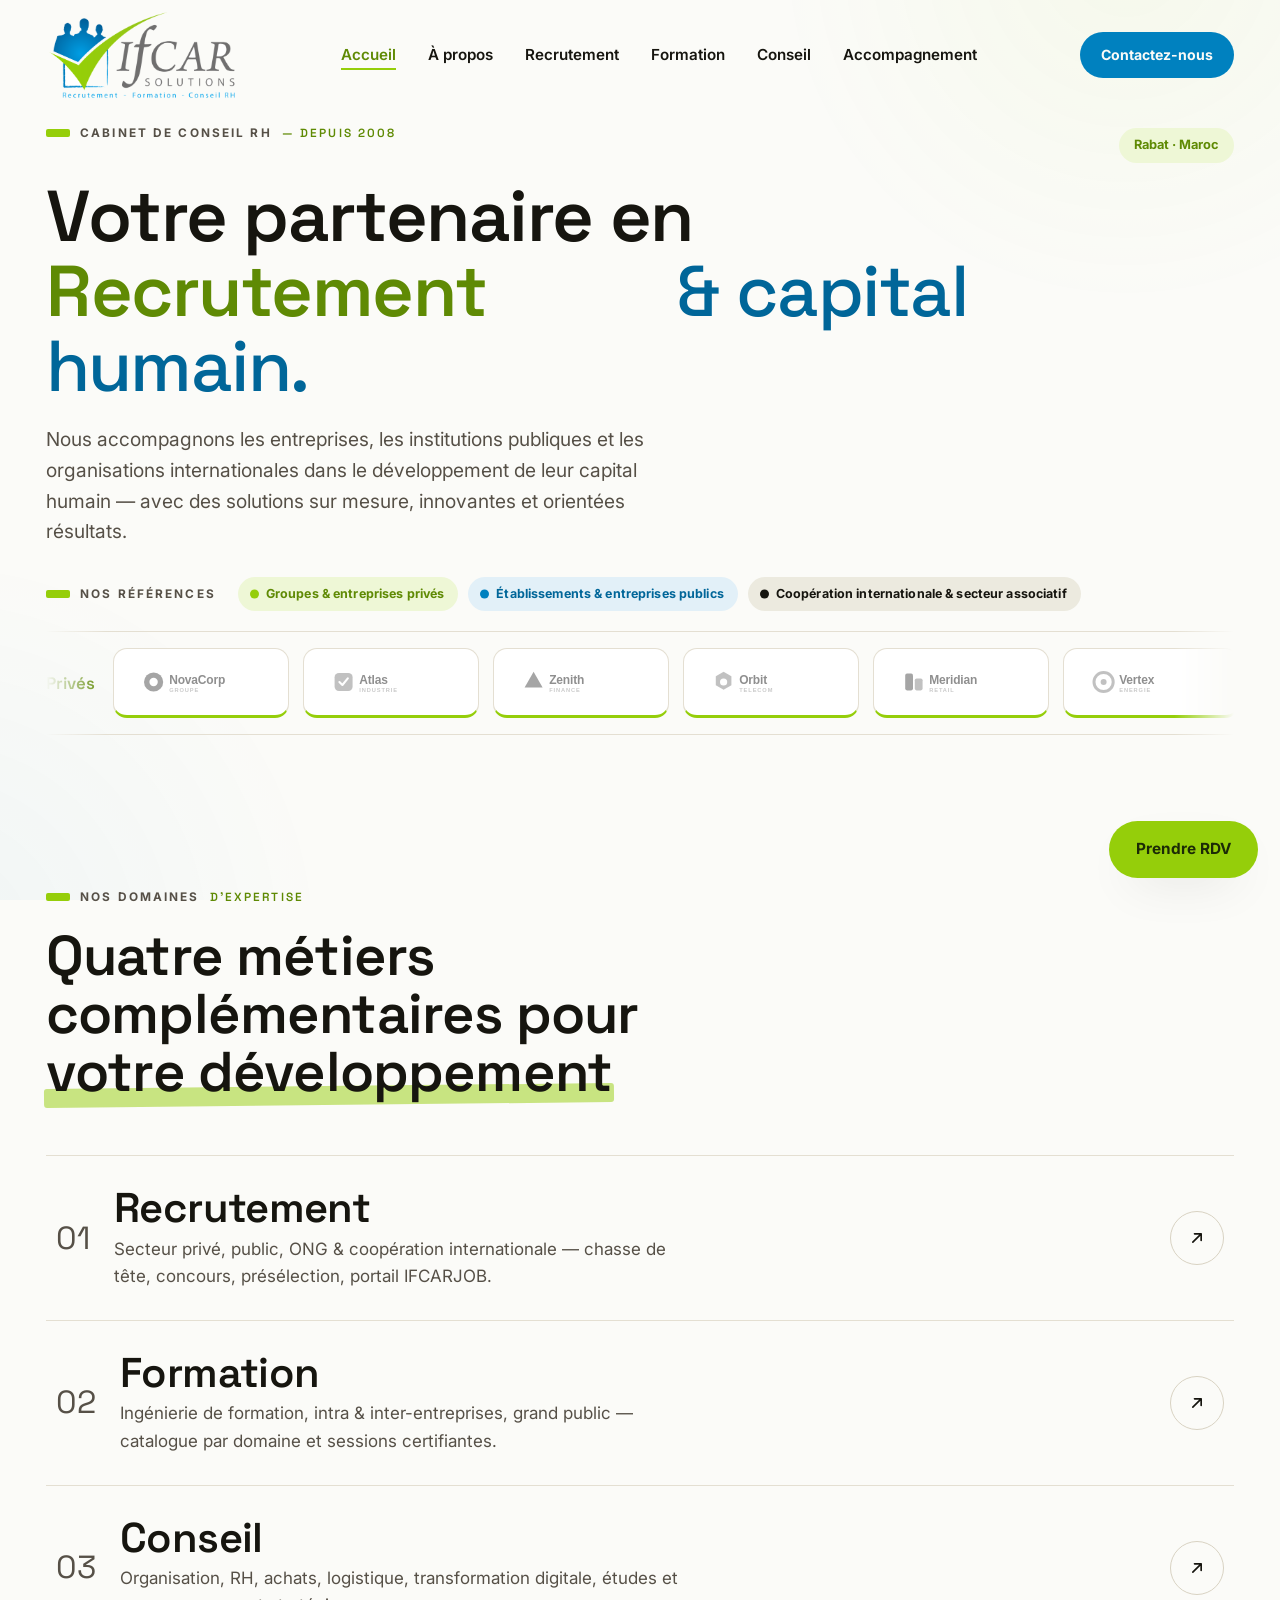
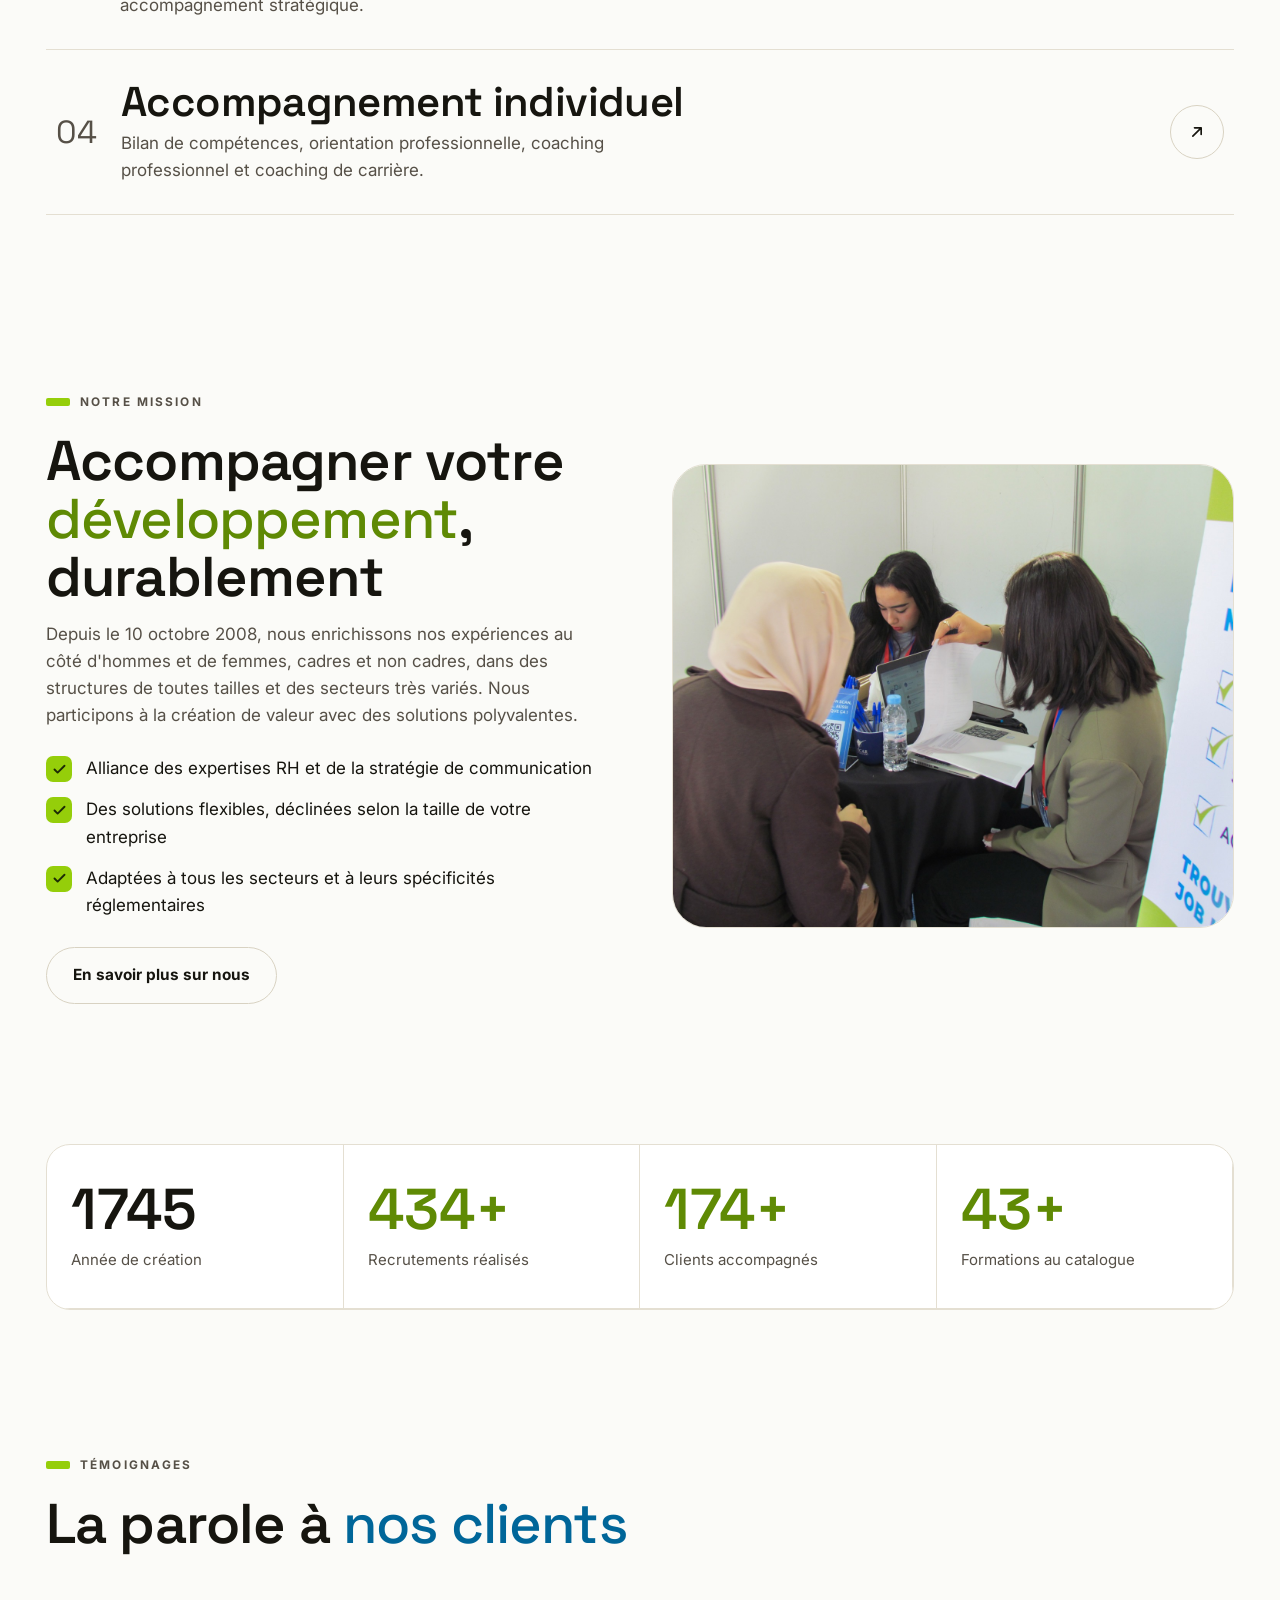
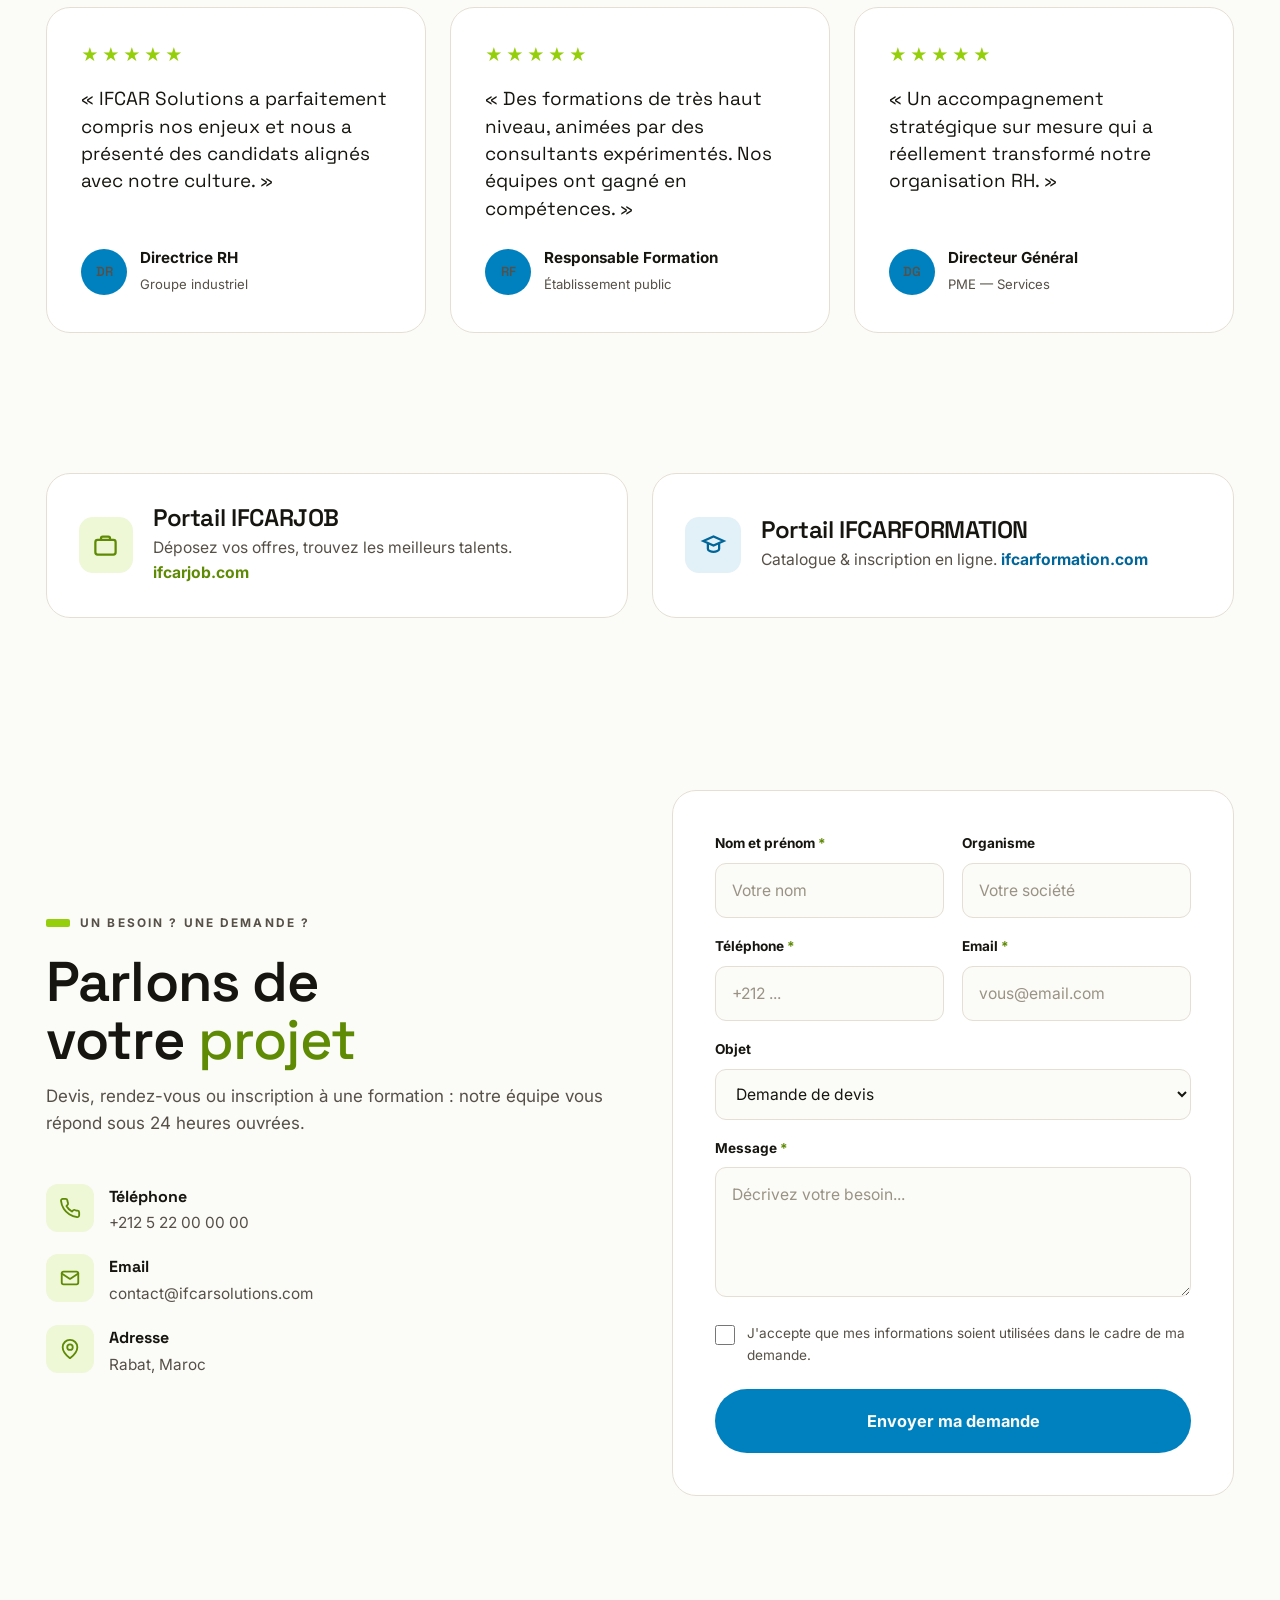
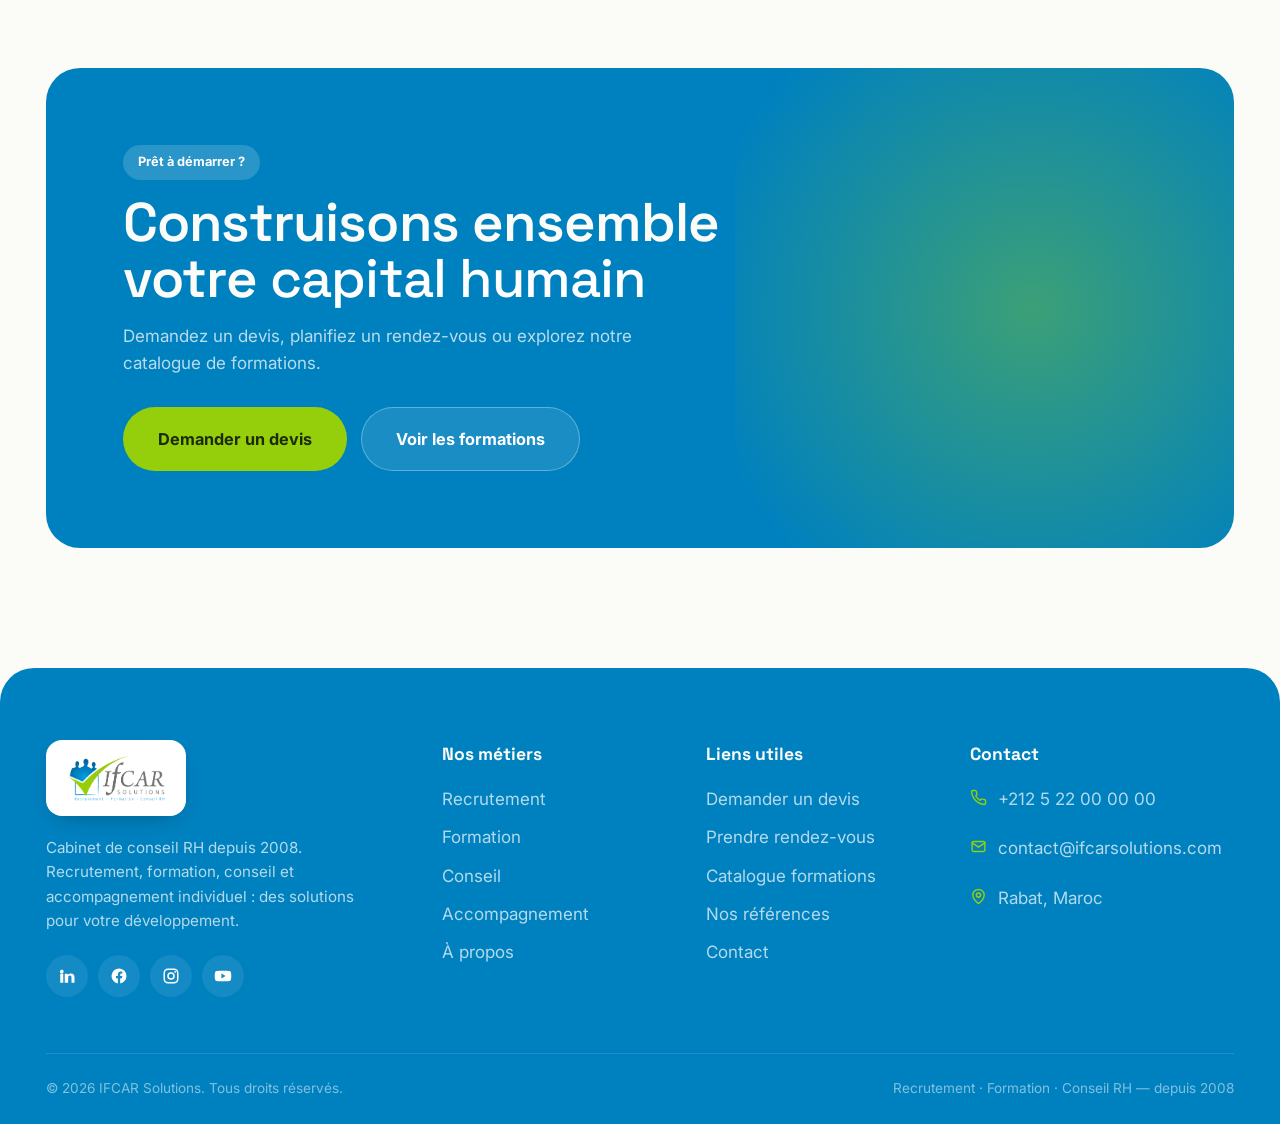
==== commit 585301db: "Accueil : retrait des boutons hero, références sur une ligne unique (3 secteurs couleur) remontée en" ====
--- a/index.html
+++ b/index.html
@@ -58,8 +58,7 @@
     <a target="_blank" rel="noopener" href="accompagnement.html" class="m-link" data-page="accompagnement.html"><i>06</i>Accompagnement</a>
     <a target="_blank" rel="noopener" href="contact.html" class="m-link" data-page="contact.html"><i>07</i>Contact</a>
     <div class="mobile__cta">
-      <a target="_blank" rel="noopener" href="contact.html" class="btn btn--green btn--lg">Demander un devis</a>
-      <a target="_blank" rel="noopener" href="formation.html" class="btn btn--ghost-d btn--lg">Nos formations</a>
+      <a target="_blank" rel="noopener" href="contact.html" class="btn btn--green btn--lg">Contactez-nous</a>
     </div>
   </div>
 </div>
@@ -77,11 +76,45 @@
       <span class="row2"><span class="rotor" data-words="Recrutement|Formation|Conseil|Accompagnement">Recrutement</span></span>
       <span class="it u-blue">&amp; capital humain.</span>
     </h1>
-    <div class="hero__sub">
+    <div class="hero__sub hero__sub--solo">
       <p class="reveal" data-d="2">Nous accompagnons les entreprises, les institutions publiques et les organisations internationales dans le développement de leur capital humain — avec des solutions sur mesure, innovantes et orientées résultats.</p>
-      <div class="btn-row reveal" data-d="3">
-        <a target="_blank" rel="noopener" href="contact.html" class="btn btn--green btn--lg">Demander un devis <svg viewBox="0 0 24 24" fill="none" stroke="currentColor" stroke-width="2.2"><path d="M5 12h14M13 6l6 6-6 6" stroke-linecap="round" stroke-linejoin="round"/></svg></a>
-        <a target="_blank" rel="noopener" href="formation.html" class="btn btn--line btn--lg">Nos formations</a>
+    </div>
+
+    <!-- NOS RÉFÉRENCES — une seule ligne, 3 secteurs séparés par la couleur -->
+    <div class="refstrip reveal" id="references" data-d="3">
+      <div class="refstrip__head">
+        <span class="eyebrow" style="margin-bottom:0">Nos références</span>
+        <div class="rf-legend">
+          <span class="rf-tag g">Groupes &amp; entreprises privés</span>
+          <span class="rf-tag b">Établissements &amp; entreprises publics</span>
+          <span class="rf-tag k">Coopération internationale &amp; secteur associatif</span>
+        </div>
+      </div>
+      <div class="refstrip__line">
+        <div class="refstrip__track">
+          <div class="refstrip__seq">
+            <span class="rf-name g">Privés</span>
+            <span class="rf-chip g"><img src="assets/img/clients/prive-1.svg" alt="Entreprise privée" loading="lazy"/></span><span class="rf-chip g"><img src="assets/img/clients/prive-2.svg" alt="Entreprise privée" loading="lazy"/></span><span class="rf-chip g"><img src="assets/img/clients/prive-3.svg" alt="Entreprise privée" loading="lazy"/></span><span class="rf-chip g"><img src="assets/img/clients/prive-4.svg" alt="Entreprise privée" loading="lazy"/></span><span class="rf-chip g"><img src="assets/img/clients/prive-5.svg" alt="Entreprise privée" loading="lazy"/></span><span class="rf-chip g"><img src="assets/img/clients/prive-6.svg" alt="Entreprise privée" loading="lazy"/></span><span class="rf-chip g"><img src="assets/img/clients/prive-7.svg" alt="Entreprise privée" loading="lazy"/></span><span class="rf-chip g"><img src="assets/img/clients/prive-8.svg" alt="Entreprise privée" loading="lazy"/></span>
+            <span class="rf-div" aria-hidden="true"><span></span></span>
+            <span class="rf-name b">Publics</span>
+            <span class="rf-chip b"><img src="assets/img/clients/public-1.svg" alt="Établissement public" loading="lazy"/></span><span class="rf-chip b"><img src="assets/img/clients/public-2.svg" alt="Établissement public" loading="lazy"/></span><span class="rf-chip b"><img src="assets/img/clients/public-3.svg" alt="Établissement public" loading="lazy"/></span><span class="rf-chip b"><img src="assets/img/clients/public-4.svg" alt="Établissement public" loading="lazy"/></span><span class="rf-chip b"><img src="assets/img/clients/public-5.svg" alt="Établissement public" loading="lazy"/></span><span class="rf-chip b"><img src="assets/img/clients/public-6.svg" alt="Établissement public" loading="lazy"/></span>
+            <span class="rf-div" aria-hidden="true"><span></span></span>
+            <span class="rf-name k">Coop. int. &amp; associatif</span>
+            <span class="rf-chip k"><img src="assets/img/clients/intl-1.svg" alt="Coopération internationale" loading="lazy"/></span><span class="rf-chip k"><img src="assets/img/clients/intl-2.svg" alt="Coopération internationale" loading="lazy"/></span><span class="rf-chip k"><img src="assets/img/clients/intl-3.svg" alt="Coopération internationale" loading="lazy"/></span><span class="rf-chip k"><img src="assets/img/clients/intl-4.svg" alt="Coopération internationale" loading="lazy"/></span><span class="rf-chip k"><img src="assets/img/clients/intl-5.svg" alt="Coopération internationale" loading="lazy"/></span><span class="rf-chip k"><img src="assets/img/clients/intl-6.svg" alt="Coopération internationale" loading="lazy"/></span>
+            <span class="rf-div" aria-hidden="true"><span></span></span>
+          </div>
+          <div class="refstrip__seq" aria-hidden="true">
+            <span class="rf-name g">Privés</span>
+            <span class="rf-chip g"><img src="assets/img/clients/prive-1.svg" alt=""/></span><span class="rf-chip g"><img src="assets/img/clients/prive-2.svg" alt=""/></span><span class="rf-chip g"><img src="assets/img/clients/prive-3.svg" alt=""/></span><span class="rf-chip g"><img src="assets/img/clients/prive-4.svg" alt=""/></span><span class="rf-chip g"><img src="assets/img/clients/prive-5.svg" alt=""/></span><span class="rf-chip g"><img src="assets/img/clients/prive-6.svg" alt=""/></span><span class="rf-chip g"><img src="assets/img/clients/prive-7.svg" alt=""/></span><span class="rf-chip g"><img src="assets/img/clients/prive-8.svg" alt=""/></span>
+            <span class="rf-div" aria-hidden="true"><span></span></span>
+            <span class="rf-name b">Publics</span>
+            <span class="rf-chip b"><img src="assets/img/clients/public-1.svg" alt=""/></span><span class="rf-chip b"><img src="assets/img/clients/public-2.svg" alt=""/></span><span class="rf-chip b"><img src="assets/img/clients/public-3.svg" alt=""/></span><span class="rf-chip b"><img src="assets/img/clients/public-4.svg" alt=""/></span><span class="rf-chip b"><img src="assets/img/clients/public-5.svg" alt=""/></span><span class="rf-chip b"><img src="assets/img/clients/public-6.svg" alt=""/></span>
+            <span class="rf-div" aria-hidden="true"><span></span></span>
+            <span class="rf-name k">Coop. int. &amp; associatif</span>
+            <span class="rf-chip k"><img src="assets/img/clients/intl-1.svg" alt=""/></span><span class="rf-chip k"><img src="assets/img/clients/intl-2.svg" alt=""/></span><span class="rf-chip k"><img src="assets/img/clients/intl-3.svg" alt=""/></span><span class="rf-chip k"><img src="assets/img/clients/intl-4.svg" alt=""/></span><span class="rf-chip k"><img src="assets/img/clients/intl-5.svg" alt=""/></span><span class="rf-chip k"><img src="assets/img/clients/intl-6.svg" alt=""/></span>
+            <span class="rf-div" aria-hidden="true"><span></span></span>
+          </div>
+        </div>
       </div>
     </div>
   </div>
@@ -148,33 +181,6 @@
       <div class="stat"><div class="n"><em><span data-count="200" data-suffix="+">0</span></em></div><div class="l">Clients accompagnés</div></div>
       <div class="stat"><div class="n"><em><span data-count="50" data-suffix="+">0</span></em></div><div class="l">Formations au catalogue</div></div>
     </div>
-  </div>
-</section>
-
-<!-- REFERENCES -->
-<section class="section" id="references">
-  <div class="container">
-    <div class="sec-head reveal">
-      <span class="eyebrow">Nos références</span>
-      <h2>Ils nous font <span class="it u-green">confiance</span></h2>
-    </div>
-  </div>
-  <div class="container">
-    <div class="ref-block reveal"><h4>Groupes et entreprises privés</h4>
-      <div class="logos" data-dir="l" style="--d:38s"><div class="logos__track">
-        <div class="logos__g"><div class="logo-chip"><img src="assets/img/clients/prive-1.svg" alt="" /></div><div class="logo-chip"><img src="assets/img/clients/prive-2.svg" alt="" /></div><div class="logo-chip"><img src="assets/img/clients/prive-3.svg" alt="" /></div><div class="logo-chip"><img src="assets/img/clients/prive-4.svg" alt="" /></div><div class="logo-chip"><img src="assets/img/clients/prive-5.svg" alt="" /></div><div class="logo-chip"><img src="assets/img/clients/prive-6.svg" alt="" /></div><div class="logo-chip"><img src="assets/img/clients/prive-7.svg" alt="" /></div><div class="logo-chip"><img src="assets/img/clients/prive-8.svg" alt="" /></div></div>
-        <div class="logos__g" aria-hidden="true"><div class="logo-chip"><img src="assets/img/clients/prive-1.svg" alt="" /></div><div class="logo-chip"><img src="assets/img/clients/prive-2.svg" alt="" /></div><div class="logo-chip"><img src="assets/img/clients/prive-3.svg" alt="" /></div><div class="logo-chip"><img src="assets/img/clients/prive-4.svg" alt="" /></div><div class="logo-chip"><img src="assets/img/clients/prive-5.svg" alt="" /></div><div class="logo-chip"><img src="assets/img/clients/prive-6.svg" alt="" /></div><div class="logo-chip"><img src="assets/img/clients/prive-7.svg" alt="" /></div><div class="logo-chip"><img src="assets/img/clients/prive-8.svg" alt="" /></div></div>
-      </div></div></div>
-    <div class="ref-block reveal" data-d="1"><h4>Établissements et entreprises publics</h4>
-      <div class="logos" data-dir="r" style="--d:32s"><div class="logos__track">
-        <div class="logos__g"><div class="logo-chip"><img src="assets/img/clients/public-1.svg" alt="" /></div><div class="logo-chip"><img src="assets/img/clients/public-2.svg" alt="" /></div><div class="logo-chip"><img src="assets/img/clients/public-3.svg" alt="" /></div><div class="logo-chip"><img src="assets/img/clients/public-4.svg" alt="" /></div><div class="logo-chip"><img src="assets/img/clients/public-5.svg" alt="" /></div><div class="logo-chip"><img src="assets/img/clients/public-6.svg" alt="" /></div></div>
-        <div class="logos__g" aria-hidden="true"><div class="logo-chip"><img src="assets/img/clients/public-1.svg" alt="" /></div><div class="logo-chip"><img src="assets/img/clients/public-2.svg" alt="" /></div><div class="logo-chip"><img src="assets/img/clients/public-3.svg" alt="" /></div><div class="logo-chip"><img src="assets/img/clients/public-4.svg" alt="" /></div><div class="logo-chip"><img src="assets/img/clients/public-5.svg" alt="" /></div><div class="logo-chip"><img src="assets/img/clients/public-6.svg" alt="" /></div></div>
-      </div></div></div>
-    <div class="ref-block reveal" data-d="2"><h4>Coopération internationale et secteur associatif</h4>
-      <div class="logos" data-dir="l" style="--d:34s"><div class="logos__track">
-        <div class="logos__g"><div class="logo-chip"><img src="assets/img/clients/intl-1.svg" alt="" /></div><div class="logo-chip"><img src="assets/img/clients/intl-2.svg" alt="" /></div><div class="logo-chip"><img src="assets/img/clients/intl-3.svg" alt="" /></div><div class="logo-chip"><img src="assets/img/clients/intl-4.svg" alt="" /></div><div class="logo-chip"><img src="assets/img/clients/intl-5.svg" alt="" /></div><div class="logo-chip"><img src="assets/img/clients/intl-6.svg" alt="" /></div></div>
-        <div class="logos__g" aria-hidden="true"><div class="logo-chip"><img src="assets/img/clients/intl-1.svg" alt="" /></div><div class="logo-chip"><img src="assets/img/clients/intl-2.svg" alt="" /></div><div class="logo-chip"><img src="assets/img/clients/intl-3.svg" alt="" /></div><div class="logo-chip"><img src="assets/img/clients/intl-4.svg" alt="" /></div><div class="logo-chip"><img src="assets/img/clients/intl-5.svg" alt="" /></div><div class="logo-chip"><img src="assets/img/clients/intl-6.svg" alt="" /></div></div>
-      </div></div></div>
   </div>
 </section>
 
@@ -262,7 +268,7 @@
   <div class="container">
     <div class="footer__grid">
       <div class="footer__brand">
-        <img src="assets/img/logo-white.png" alt="IFCAR Solutions" />
+        <img src="assets/img/logo.png" alt="IFCAR Solutions" />
         <p>Cabinet de conseil RH depuis 2008. Recrutement, formation, conseil et accompagnement individuel : des solutions pour votre développement.</p>
         <div class="socials">
           <a href="#" aria-label="LinkedIn"><svg viewBox="0 0 24 24" fill="currentColor"><path d="M4.98 3.5A2.5 2.5 0 1 1 5 8.5a2.5 2.5 0 0 1-.02-5zM3 9h4v12H3zM9 9h3.8v1.7h.05c.53-1 1.83-2.05 3.77-2.05C20.5 8.65 22 10.8 22 14v7h-4v-6.2c0-1.5-.03-3.4-2.07-3.4-2.07 0-2.39 1.62-2.39 3.3V21H9z"/></svg></a>
--- a/assets/css/style.css
+++ b/assets/css/style.css
@@ -143,16 +143,16 @@
 .mobile__cta { margin-top: auto; display: grid; gap: 12px; padding-top: 28px; }
 
 /* ---------- Hero ---------- */
-.hero { padding-top: 150px; padding-bottom: clamp(40px,6vw,80px); position: relative; }
-.hero__top { display: flex; justify-content: space-between; align-items: flex-end; gap: 24px; flex-wrap: wrap; margin-bottom: 30px; }
-.hero h1 { font-size: clamp(2.7rem, 8vw, 6rem); font-weight: 600; letter-spacing: -.02em; }
+.hero { padding-top: 124px; padding-bottom: clamp(26px,3.5vw,48px); position: relative; }
+.hero__top { display: flex; justify-content: space-between; align-items: flex-end; gap: 24px; flex-wrap: wrap; margin-bottom: 16px; }
+.hero h1 { font-size: clamp(2.3rem, 5.8vw, 4.5rem); font-weight: 600; letter-spacing: -.02em; }
 .hero h1 .row2 { display: inline-flex; align-items: center; gap: .25em; flex-wrap: wrap; }
 /* rotating word */
 .rotor { display: inline-grid; vertical-align: bottom; height: 1.05em; overflow: hidden; color: var(--green-ink); font-style: normal; }
 .rotor span { grid-area: 1/1; transform: translateY(110%); opacity: 0; transition: transform .6s var(--ease), opacity .6s; }
 .rotor span.in { transform: translateY(0); opacity: 1; }
 .rotor span.out { transform: translateY(-110%); opacity: 0; }
-.hero__sub { display: grid; gap: 30px; align-items: end; margin-top: 36px; }
+.hero__sub { display: grid; gap: 30px; align-items: end; margin-top: 20px; }
 @media (min-width:900px){ .hero__sub { grid-template-columns: 1.2fr 1fr; } }
 .hero__sub p { font-size: clamp(1.05rem,1.5vw,1.22rem); color: var(--ink-2); max-width: 520px; }
 .hero__media { margin-top: 46px; position: relative; border-radius: var(--r-xl); overflow: hidden; border: 1px solid var(--line); }
@@ -338,7 +338,7 @@
 .footer__grid { display: grid; gap: 44px; grid-template-columns: 1.6fr 1fr 1fr 1.2fr; }
 @media (max-width:900px){ .footer__grid{ grid-template-columns: 1fr 1fr; } }
 @media (max-width:560px){ .footer__grid{ grid-template-columns: 1fr; } }
-.footer__brand img { height: 64px; margin-bottom: 20px; }
+.footer__brand img { height: 76px; background: #fff; padding: 14px 20px; border-radius: 16px; margin-bottom: 20px; box-shadow: 0 8px 24px -12px rgba(0,0,0,.4); }
 .footer__brand p { font-size: .95rem; max-width: 320px; }
 .footer h5 { font-family: var(--font-display); font-style: normal; color: var(--paper); font-size: 1.1rem; margin-bottom: 18px; }
 .footer ul { display: grid; gap: 11px; }
@@ -375,3 +375,42 @@
 @media (max-width:560px){ .float-cta{ right:16px; bottom:16px; } }
 .tag-i { display:inline-flex; align-items:center; gap:8px; padding:7px 15px; border-radius:var(--pill); background:var(--green-soft); color:var(--green-ink); font-weight:700; font-size:.8rem; }
 .feature-row { display:grid; gap:20px; } @media(min-width:760px){ .feature-row{ grid-template-columns:repeat(3,1fr);} }
+
+/* ===== Références — bande unique multi-secteurs (hero) ===== */
+.hero__sub--solo { display: block; }
+.hero__sub--solo p { max-width: 660px; }
+.refstrip { margin-top: clamp(18px, 2.6vw, 30px); }
+.refstrip__head { display: flex; align-items: center; gap: 18px 22px; flex-wrap: wrap; margin-bottom: 20px; }
+.rf-legend { display: flex; flex-wrap: wrap; gap: 10px; }
+.rf-tag { font-family: var(--font-body); font-weight: 700; font-size: .78rem; letter-spacing: .01em; padding: 7px 14px 7px 28px; border-radius: var(--pill); position: relative; }
+.rf-tag::before { content: ""; position: absolute; left: 12px; top: 50%; transform: translateY(-50%); width: 9px; height: 9px; border-radius: 50%; }
+.rf-tag.g { background: var(--green-soft); color: var(--green-ink); } .rf-tag.g::before { background: var(--green); }
+.rf-tag.b { background: var(--blue-soft); color: var(--blue-ink); } .rf-tag.b::before { background: var(--blue); }
+.rf-tag.k { background: #eceadf; color: var(--ink); } .rf-tag.k::before { background: var(--ink); }
+
+.refstrip__line { overflow: hidden; border-block: 1px solid var(--line); padding: 16px 0;
+  -webkit-mask: linear-gradient(90deg, transparent, #000 5%, #000 95%, transparent); mask: linear-gradient(90deg, transparent, #000 5%, #000 95%, transparent); }
+.refstrip__track { display: flex; width: max-content; animation: tick 48s linear infinite; }
+.refstrip__line:hover .refstrip__track { animation-play-state: paused; }
+.refstrip__seq { display: flex; align-items: center; gap: 14px; padding-right: 14px; }
+
+.rf-name { font-family: var(--font-display); font-weight: 600; font-size: 1.05rem; white-space: nowrap; padding-right: 4px; flex-shrink: 0; }
+.refstrip__seq .rf-name.g { color: var(--green-ink); }
+.refstrip__seq .rf-name.b { color: var(--blue-ink); }
+.refstrip__seq .rf-name.k { color: var(--ink); }
+
+.rf-chip { height: 70px; min-width: 152px; flex-shrink: 0; display: grid; place-items: center; padding: 0 24px;
+  background: var(--white); border: 1px solid var(--line); border-bottom-width: 3px; border-radius: var(--r); }
+.rf-chip img { height: 36px; width: auto; filter: grayscale(1); opacity: .6; transition: .4s var(--ease); }
+.rf-chip:hover img { filter: none; opacity: 1; }
+.rf-chip.g { border-bottom-color: var(--green); }
+.rf-chip.b { border-bottom-color: var(--blue); }
+.rf-chip.k { border-bottom-color: var(--ink); }
+
+/* séparateur créatif : losange dégradé vert→bleu entre deux traits */
+.rf-div { position: relative; width: 52px; height: 26px; flex-shrink: 0; display: flex; align-items: center; justify-content: center; }
+.rf-div::before, .rf-div::after { content: ""; position: absolute; top: 50%; transform: translateY(-50%); width: 15px; height: 2px; border-radius: 2px; background: linear-gradient(90deg, var(--green), var(--blue)); }
+.rf-div::before { left: 0; } .rf-div::after { right: 0; }
+.rf-div span { width: 12px; height: 12px; border-radius: 3px; transform: rotate(45deg); background: linear-gradient(135deg, var(--green), var(--blue)); box-shadow: 0 0 0 4px rgba(149,206,10,.12); }
+
+@media (max-width: 560px){ .rf-name { font-size: .95rem; } .rf-chip { min-width: 132px; height: 62px; } .rf-chip img { height: 30px; } }
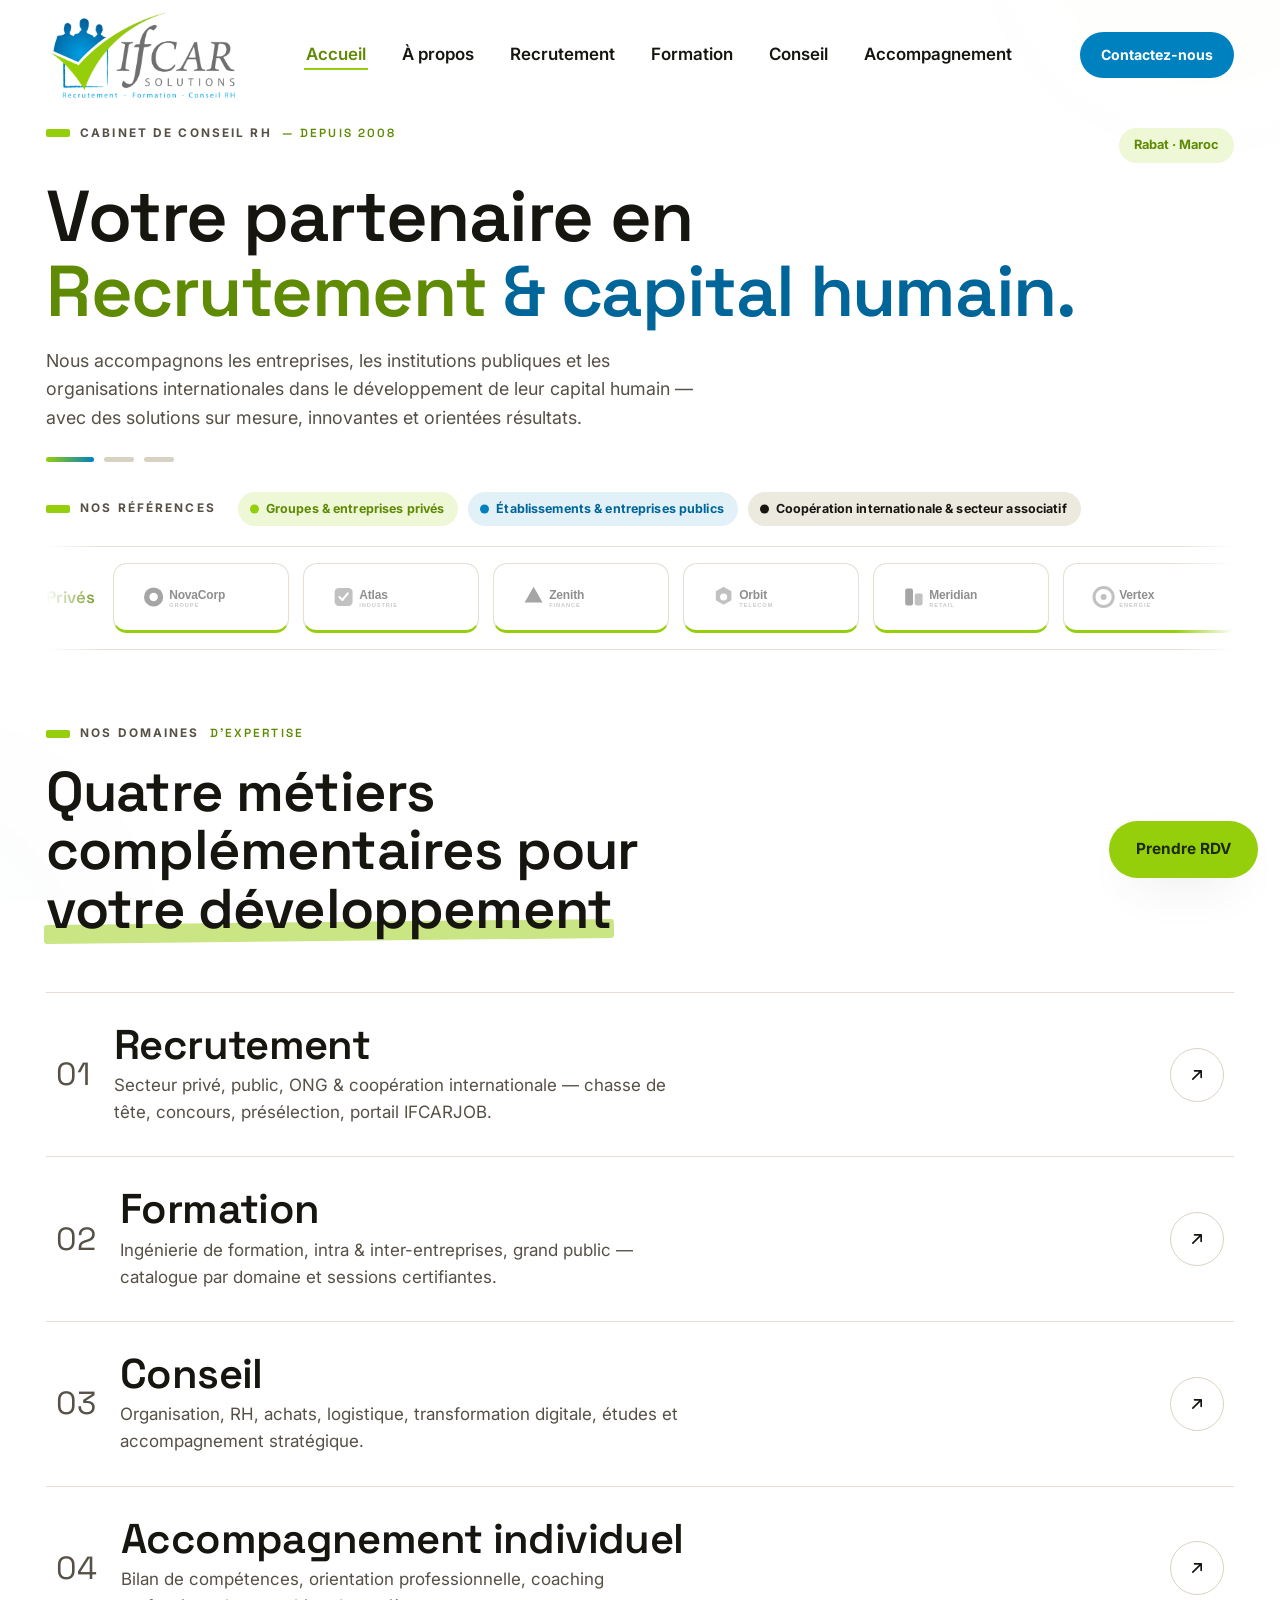
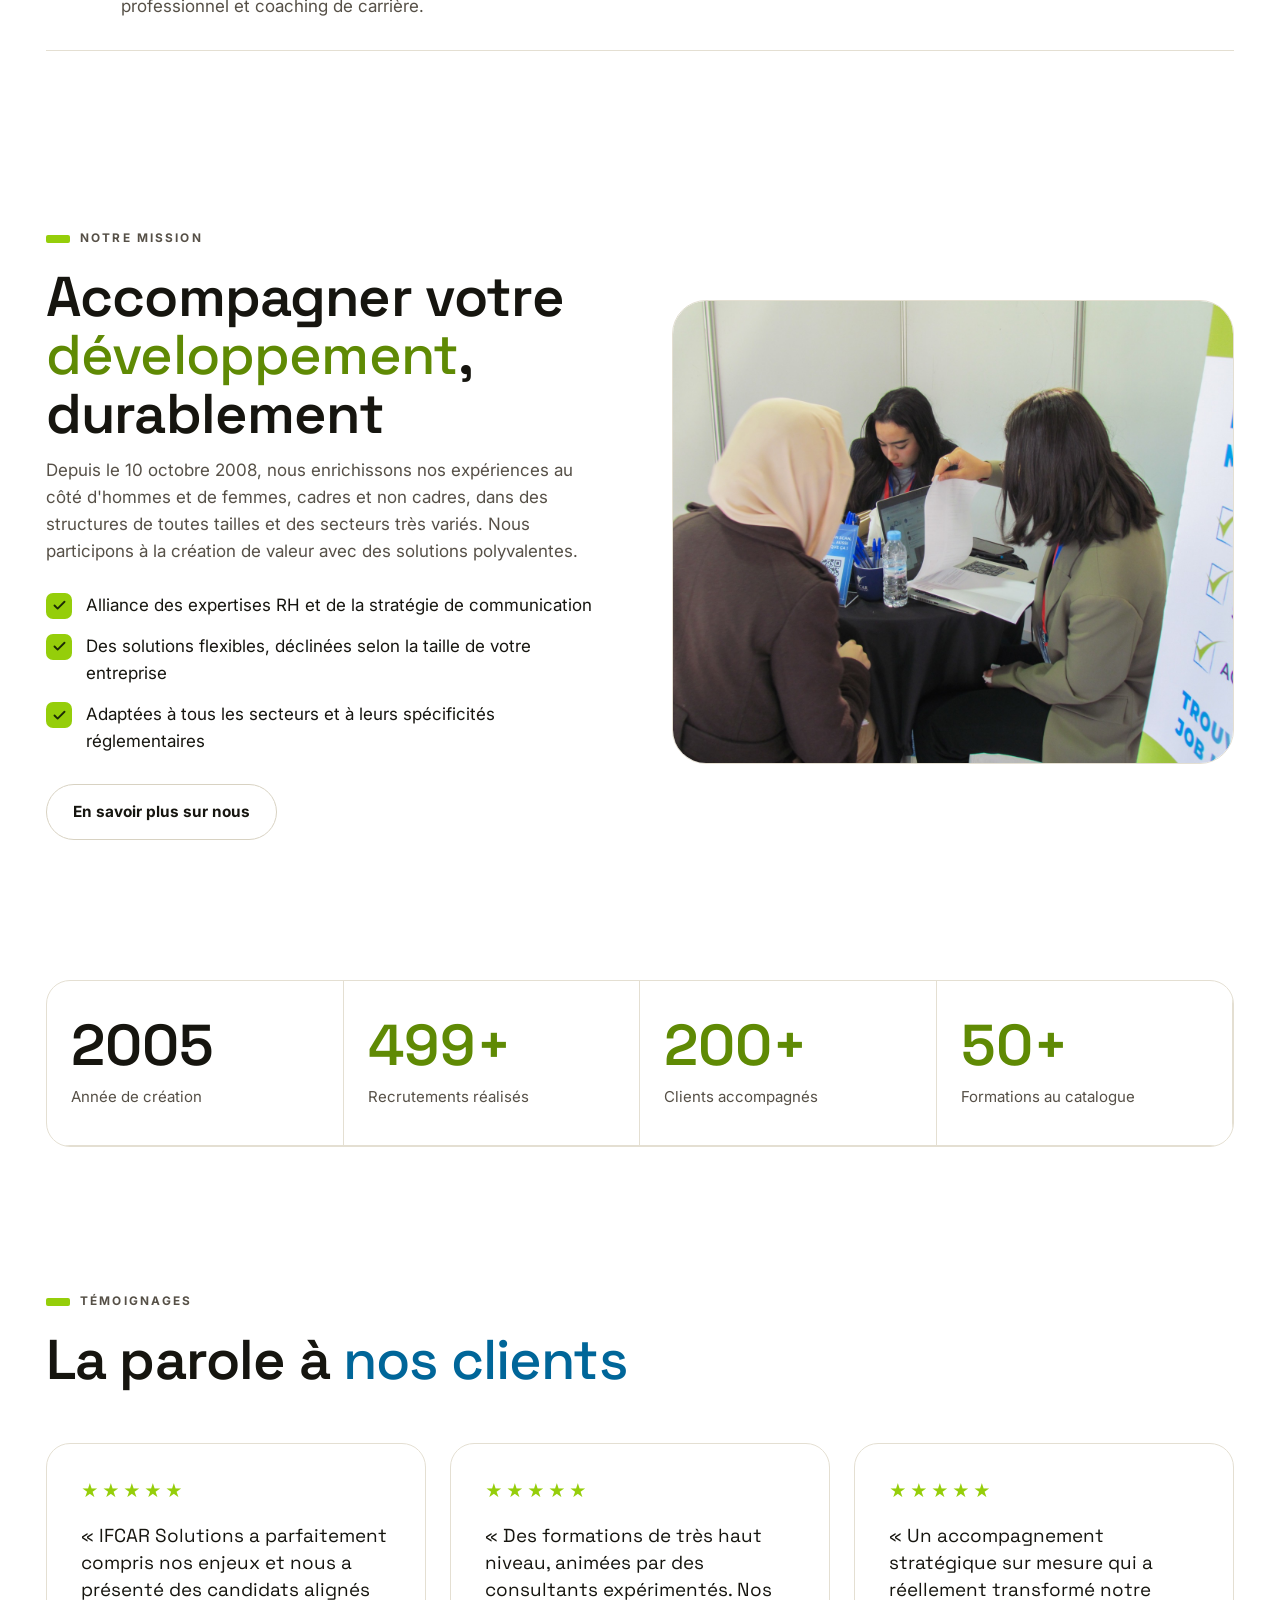
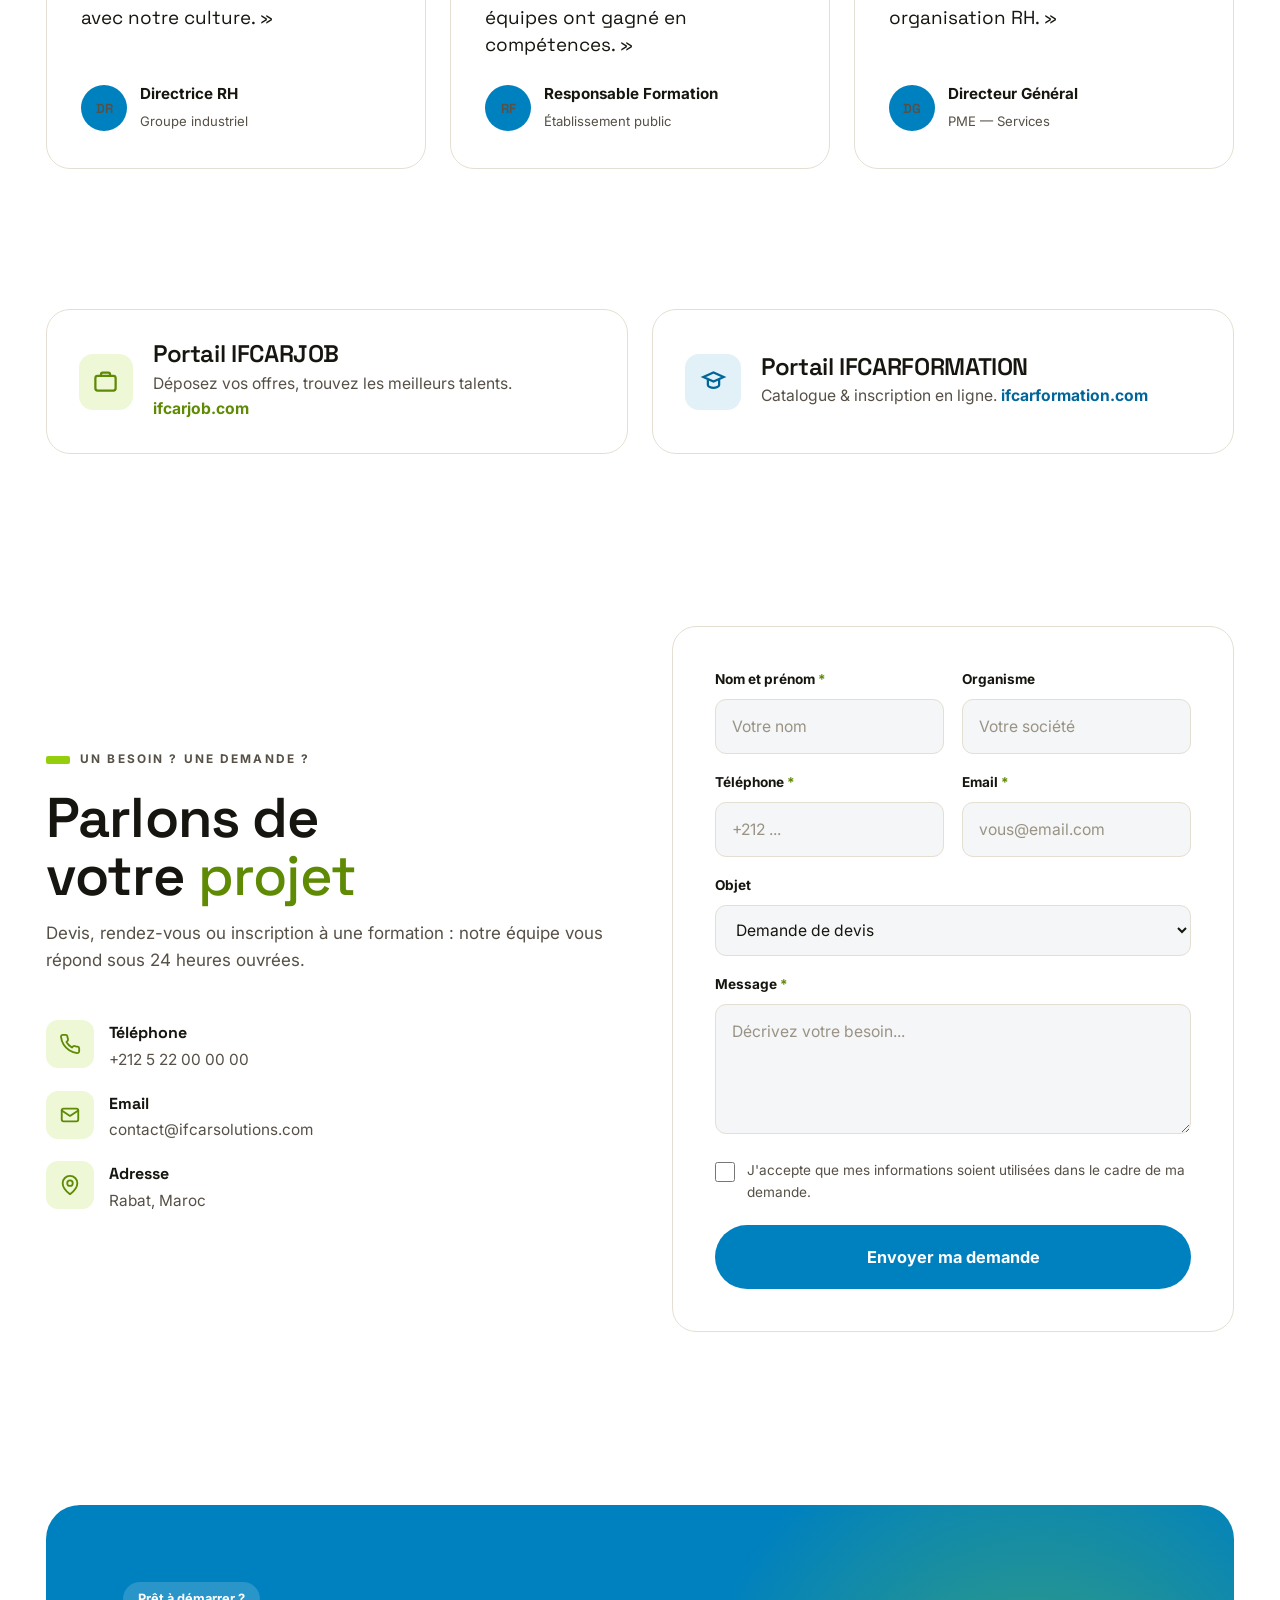
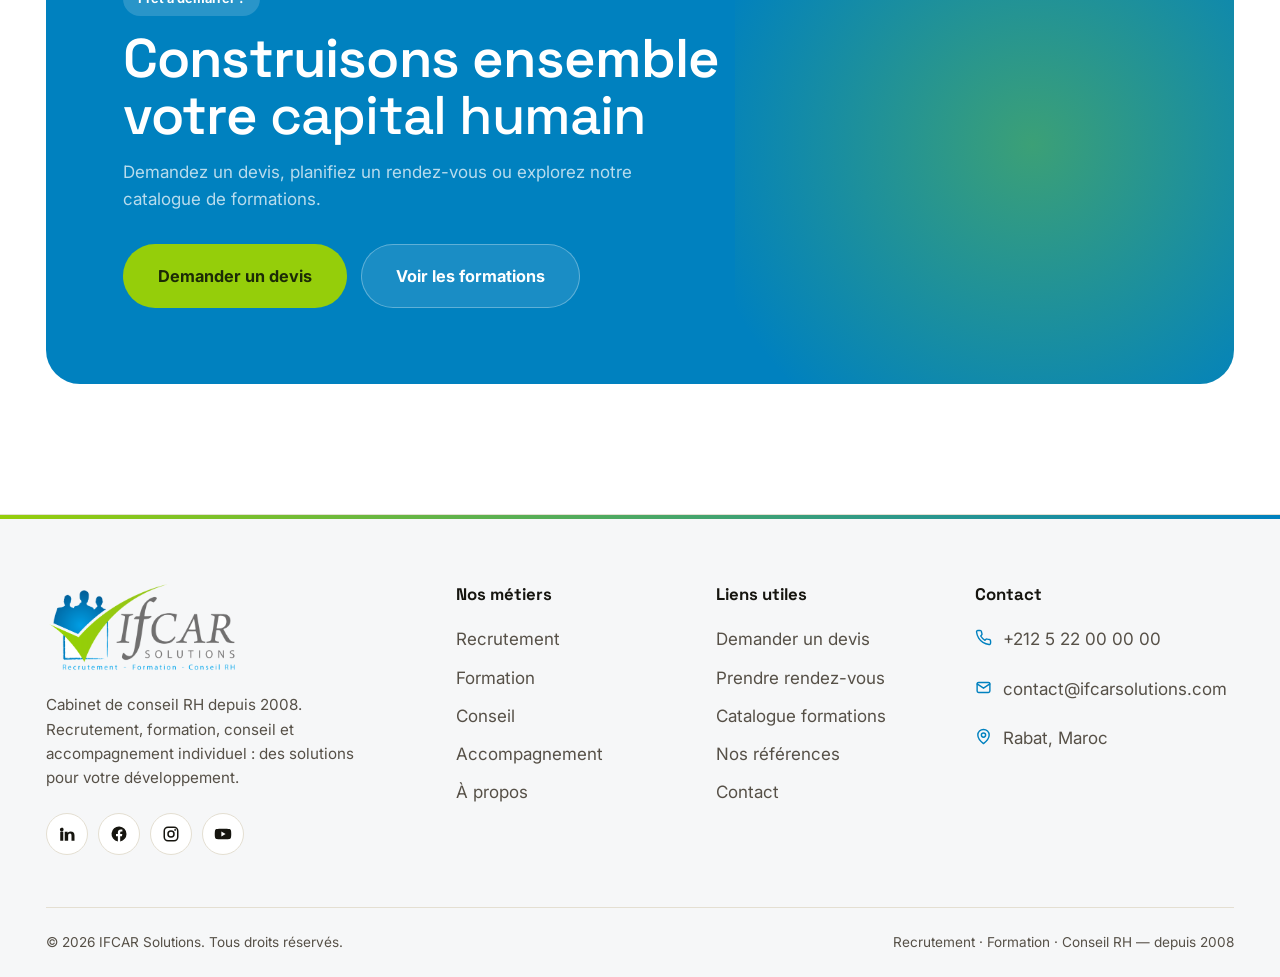
==== commit f77eb551: "Accueil/charte : nav agrandie, hero dynamique (messages rotatifs + points), fond blanc sobre, espace" ====
--- a/index.html
+++ b/index.html
@@ -72,12 +72,24 @@
       <span class="eyebrow reveal">Cabinet de conseil RH <span class="ix">— depuis 2008</span></span>
       <span class="tag-i reveal" data-d="1">Rabat · Maroc</span>
     </div>
-    <h1 class="reveal" data-d="1">Votre partenaire en<br />
-      <span class="row2"><span class="rotor" data-words="Recrutement|Formation|Conseil|Accompagnement">Recrutement</span></span>
-      <span class="it u-blue">&amp; capital humain.</span>
-    </h1>
-    <div class="hero__sub hero__sub--solo">
-      <p class="reveal" data-d="2">Nous accompagnons les entreprises, les institutions publiques et les organisations internationales dans le développement de leur capital humain — avec des solutions sur mesure, innovantes et orientées résultats.</p>
+    <div class="hero__rotor reveal" data-d="1" data-interval="4200">
+      <div class="hslide is-active">
+        <h1>Votre partenaire en<br /><span class="u-green">Recrutement</span> <span class="u-blue">&amp; capital humain.</span></h1>
+        <p>Nous accompagnons les entreprises, les institutions publiques et les organisations internationales dans le développement de leur capital humain — avec des solutions sur mesure, innovantes et orientées résultats.</p>
+      </div>
+      <div class="hslide">
+        <h1>Former, recruter,<br /><span class="u-green">conseiller</span> <span class="u-blue">&amp; accompagner.</span></h1>
+        <p>Quatre métiers complémentaires au service du développement de vos compétences, de vos équipes et de votre organisation.</p>
+      </div>
+      <div class="hslide">
+        <h1>Des solutions RH<br /><span class="u-green">sur mesure</span> <span class="u-blue">depuis 2008.</span></h1>
+        <p>Du secteur privé aux institutions publiques et à la coopération internationale — partout au Maroc, avec exigence et proximité.</p>
+      </div>
+    </div>
+    <div class="hero__dots reveal" data-d="2">
+      <button type="button" class="is-active" aria-label="Message 1"></button>
+      <button type="button" aria-label="Message 2"></button>
+      <button type="button" aria-label="Message 3"></button>
     </div>
 
     <!-- NOS RÉFÉRENCES — une seule ligne, 3 secteurs séparés par la couleur -->
--- a/assets/css/style.css
+++ b/assets/css/style.css
@@ -13,8 +13,8 @@
   --blue-ink: #006699;
   --blue-soft: #e2f0f8;
 
-  --paper: #fbfbf8;           /* fond clair — maquette 5 */
-  --paper-2: #f1f4ef;         /* panneau */
+  --paper: #ffffff;           /* fond clair — maquette 5 */
+  --paper-2: #f4f6f7;         /* panneau */
   --ink: #16150f;             /* texte / footer */
   --ink-2: #565047;           /* texte secondaire */
   --line: #e4dfd2;
@@ -48,11 +48,11 @@
 h1,h2,h3,h4 { font-family: var(--font-display); font-weight: 600; line-height: 1.04; letter-spacing: -.015em; font-optical-sizing: auto; }
 :focus-visible { outline: 2px solid var(--blue); outline-offset: 3px; }
 
-/* paper grain */
-body::before { content:""; position: fixed; inset: 0; z-index: -1; pointer-events: none; opacity: .5;
+/* fond blanc sobre — voile à peine perceptible */
+body::before { content:""; position: fixed; inset: 0; z-index: -1; pointer-events: none; opacity: .4;
   background:
-    radial-gradient(40vw 40vw at 88% -5%, rgba(149,206,10,.10), transparent 70%),
-    radial-gradient(45vw 45vw at -5% 105%, rgba(0,129,191,.09), transparent 70%); }
+    radial-gradient(34vw 34vw at 94% -8%, rgba(149,206,10,.035), transparent 72%),
+    radial-gradient(38vw 38vw at -6% 106%, rgba(0,129,191,.03), transparent 72%); }
 
 /* ---------- Layout ---------- */
 .container { width: 100%; max-width: var(--container); margin-inline: auto; padding-inline: 26px; }
@@ -106,7 +106,7 @@
 .header { position: fixed; top: 0; left: 0; right: 0; z-index: 200; transition: transform .5s var(--ease); }
 .header.hidden { transform: translateY(-110%); }
 .header::after { content:""; position: absolute; inset: 0; z-index: -1; opacity: 0; transition: opacity .4s;
-  background: rgba(251,251,248,.85); backdrop-filter: blur(14px) saturate(140%); border-bottom: 1px solid var(--line); }
+  background: rgba(255,255,255,.85); backdrop-filter: blur(14px) saturate(140%); border-bottom: 1px solid var(--line); }
 .header.scrolled::after { opacity: 1; }
 .nav { display: flex; align-items: center; justify-content: space-between; gap: 20px; height: 110px; transition: height .4s var(--ease); }
 .scrolled .nav { height: 86px; }
@@ -116,7 +116,7 @@
 @media (max-width:560px){ .brand img { height: 66px; } }
 .nav-desktop { display: flex; }
 .nav-list { display: flex; align-items: center; gap: 4px; }
-.nav-link { position: relative; font-family: var(--font-body); font-weight: 600; font-size: .95rem; color: var(--ink); padding: 8px 14px; white-space: nowrap; }
+.nav-link { position: relative; font-family: var(--font-body); font-weight: 600; font-size: 1.06rem; color: var(--ink); padding: 8px 16px; white-space: nowrap; }
 .nav-link::after { content:""; position: absolute; left: 14px; right: 14px; bottom: 2px; height: 2px; background: var(--blue); transform: scaleX(0); transform-origin: right; transition: transform .35s var(--ease); }
 .nav-link:hover::after { transform: scaleX(1); transform-origin: left; }
 .nav-link.active { color: var(--green-ink); }
@@ -306,7 +306,7 @@
 .field { margin-bottom: 18px; }
 .field label { display: block; font-weight: 700; font-size: .85rem; margin-bottom: 8px; }
 .field label i { color: var(--green-ink); font-style: normal; }
-.field input,.field select,.field textarea { width: 100%; padding: 14px 16px; border-radius: 11px; background: var(--paper); border: 1.5px solid var(--line); color: var(--ink); font-size: .98rem; transition: border-color .25s, box-shadow .25s, background .25s; }
+.field input,.field select,.field textarea { width: 100%; padding: 14px 16px; border-radius: 11px; background: #f4f6f7; border: 1.5px solid var(--line); color: var(--ink); font-size: .98rem; transition: border-color .25s, box-shadow .25s, background .25s; }
 .field input::placeholder,.field textarea::placeholder { color: #9a9384; }
 .field input:focus,.field select:focus,.field textarea:focus { outline: none; border-color: var(--ink); background: var(--white); }
 .field textarea { resize: vertical; min-height: 130px; }
@@ -331,24 +331,25 @@
 .portal-link strong { font-family: var(--font-display); font-size: .95rem; display: block; }
 .portal-link small { color: var(--ink-2); font-size: .78rem; }
 
-/* ---------- Footer (ink) ---------- */
-.footer { background: var(--blue); color: rgba(255,255,255,.7); margin-top: 50px; padding-top: 72px; border-radius: var(--r-xl) var(--r-xl) 0 0; }
-.footer a { color: rgba(255,255,255,.7); transition: color .25s; }
-.footer a:hover { color: var(--green); }
-.footer__grid { display: grid; gap: 44px; grid-template-columns: 1.6fr 1fr 1fr 1.2fr; }
+/* ---------- Footer (clair & léger) ---------- */
+.footer { position: relative; background: #f6f7f8; color: var(--ink-2); margin-top: 60px; padding-top: 66px; border-top: 1px solid var(--line); }
+.footer::before { content:""; position: absolute; top: 0; left: 0; right: 0; height: 4px; background: linear-gradient(90deg, var(--green), var(--blue)); }
+.footer a { color: var(--ink-2); transition: color .25s; }
+.footer a:hover { color: var(--blue-ink); }
+.footer__grid { display: grid; gap: 44px; grid-template-columns: 1.7fr 1fr 1fr 1.2fr; }
 @media (max-width:900px){ .footer__grid{ grid-template-columns: 1fr 1fr; } }
 @media (max-width:560px){ .footer__grid{ grid-template-columns: 1fr; } }
-.footer__brand img { height: 76px; background: #fff; padding: 14px 20px; border-radius: 16px; margin-bottom: 20px; box-shadow: 0 8px 24px -12px rgba(0,0,0,.4); }
-.footer__brand p { font-size: .95rem; max-width: 320px; }
-.footer h5 { font-family: var(--font-display); font-style: normal; color: var(--paper); font-size: 1.1rem; margin-bottom: 18px; }
+.footer__brand img { height: 92px; width: auto; margin-bottom: 20px; }
+.footer__brand p { font-size: .95rem; max-width: 320px; color: var(--ink-2); }
+.footer h5 { font-family: var(--font-display); font-style: normal; color: var(--ink); font-size: 1.05rem; margin-bottom: 18px; }
 .footer ul { display: grid; gap: 11px; }
 .socials { display: flex; gap: 10px; margin-top: 22px; }
-.socials a { width: 42px; height: 42px; border-radius: 50%; background: rgba(255,255,255,.08); display: grid; place-items: center; color: #fff; transition: .3s var(--ease); }
-.socials a:hover { background: var(--green); color: var(--ink); transform: translateY(-3px); }
+.socials a { width: 42px; height: 42px; border-radius: 50%; background: #fff; border: 1px solid var(--line); display: grid; place-items: center; color: var(--ink); transition: .3s var(--ease); }
+.socials a:hover { background: var(--blue); border-color: var(--blue); color: #fff; transform: translateY(-3px); }
 .socials svg { width: 18px; height: 18px; }
-.foot-contact li { display: flex; gap: 11px; align-items: flex-start; margin-bottom: 11px; }
-.foot-contact svg { width: 17px; height: 17px; color: var(--green); flex-shrink: 0; margin-top: 3px; }
-.footer__bottom { margin-top: 56px; border-top: 1px solid rgba(255,255,255,.12); padding: 24px 0; display: flex; flex-wrap: wrap; gap: 12px; justify-content: space-between; font-size: .85rem; color: rgba(255,255,255,.5); }
+.foot-contact li { display: flex; gap: 11px; align-items: flex-start; margin-bottom: 11px; color: var(--ink-2); }
+.foot-contact svg { width: 17px; height: 17px; color: var(--blue); flex-shrink: 0; margin-top: 3px; }
+.footer__bottom { margin-top: 52px; border-top: 1px solid var(--line); padding: 24px 0; display: flex; flex-wrap: wrap; gap: 12px; justify-content: space-between; font-size: .85rem; color: var(--ink-2); }
 
 /* ---------- page hero ---------- */
 .page-hero { padding: 150px 0 50px; }
@@ -414,3 +415,16 @@
 .rf-div span { width: 12px; height: 12px; border-radius: 3px; transform: rotate(45deg); background: linear-gradient(135deg, var(--green), var(--blue)); box-shadow: 0 0 0 4px rgba(149,206,10,.12); }
 
 @media (max-width: 560px){ .rf-name { font-size: .95rem; } .rf-chip { min-width: 132px; height: 62px; } .rf-chip img { height: 30px; } }
+
+/* === Resserrement : références plus proches du contenu suivant === */
+.hero { padding-bottom: clamp(14px, 2.2vw, 28px); }
+#metiers { padding-top: clamp(22px, 3.2vw, 48px); }
+
+/* === Hero dynamique : rotation des messages (bloc défilant) === */
+.hero__rotor { display: grid; }
+.hero__rotor .hslide { grid-area: 1 / 1; opacity: 0; transform: translateY(20px); transition: opacity .75s var(--ease), transform .75s var(--ease); pointer-events: none; }
+.hero__rotor .hslide.is-active { opacity: 1; transform: none; pointer-events: auto; }
+.hero__rotor .hslide p { margin-top: 18px; max-width: 660px; color: var(--ink-2); font-size: clamp(1.02rem, 1.4vw, 1.18rem); }
+.hero__dots { display: flex; gap: 10px; margin-top: 24px; }
+.hero__dots button { width: 30px; height: 5px; border-radius: 3px; border: 0; padding: 0; background: var(--line-2); cursor: pointer; transition: background .35s, width .35s; }
+.hero__dots button.is-active { width: 48px; background: linear-gradient(90deg, var(--green), var(--blue)); }
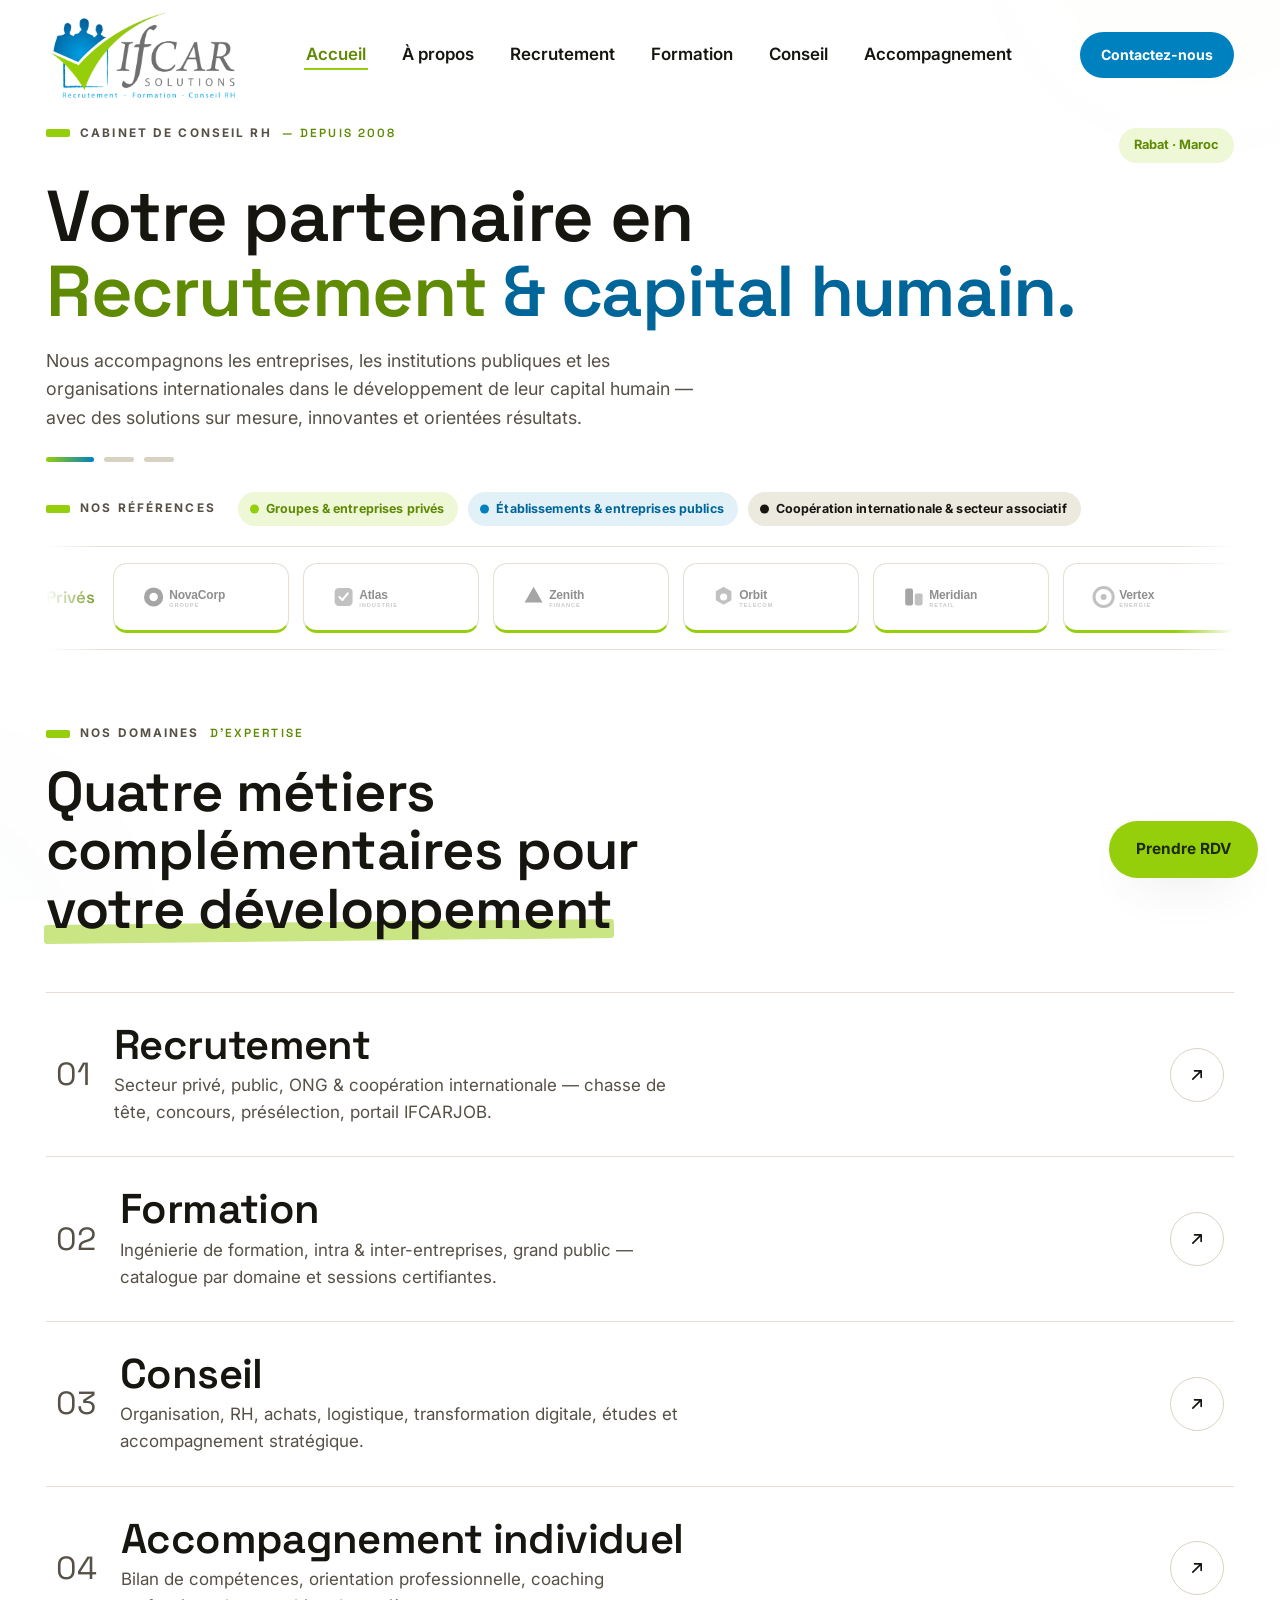
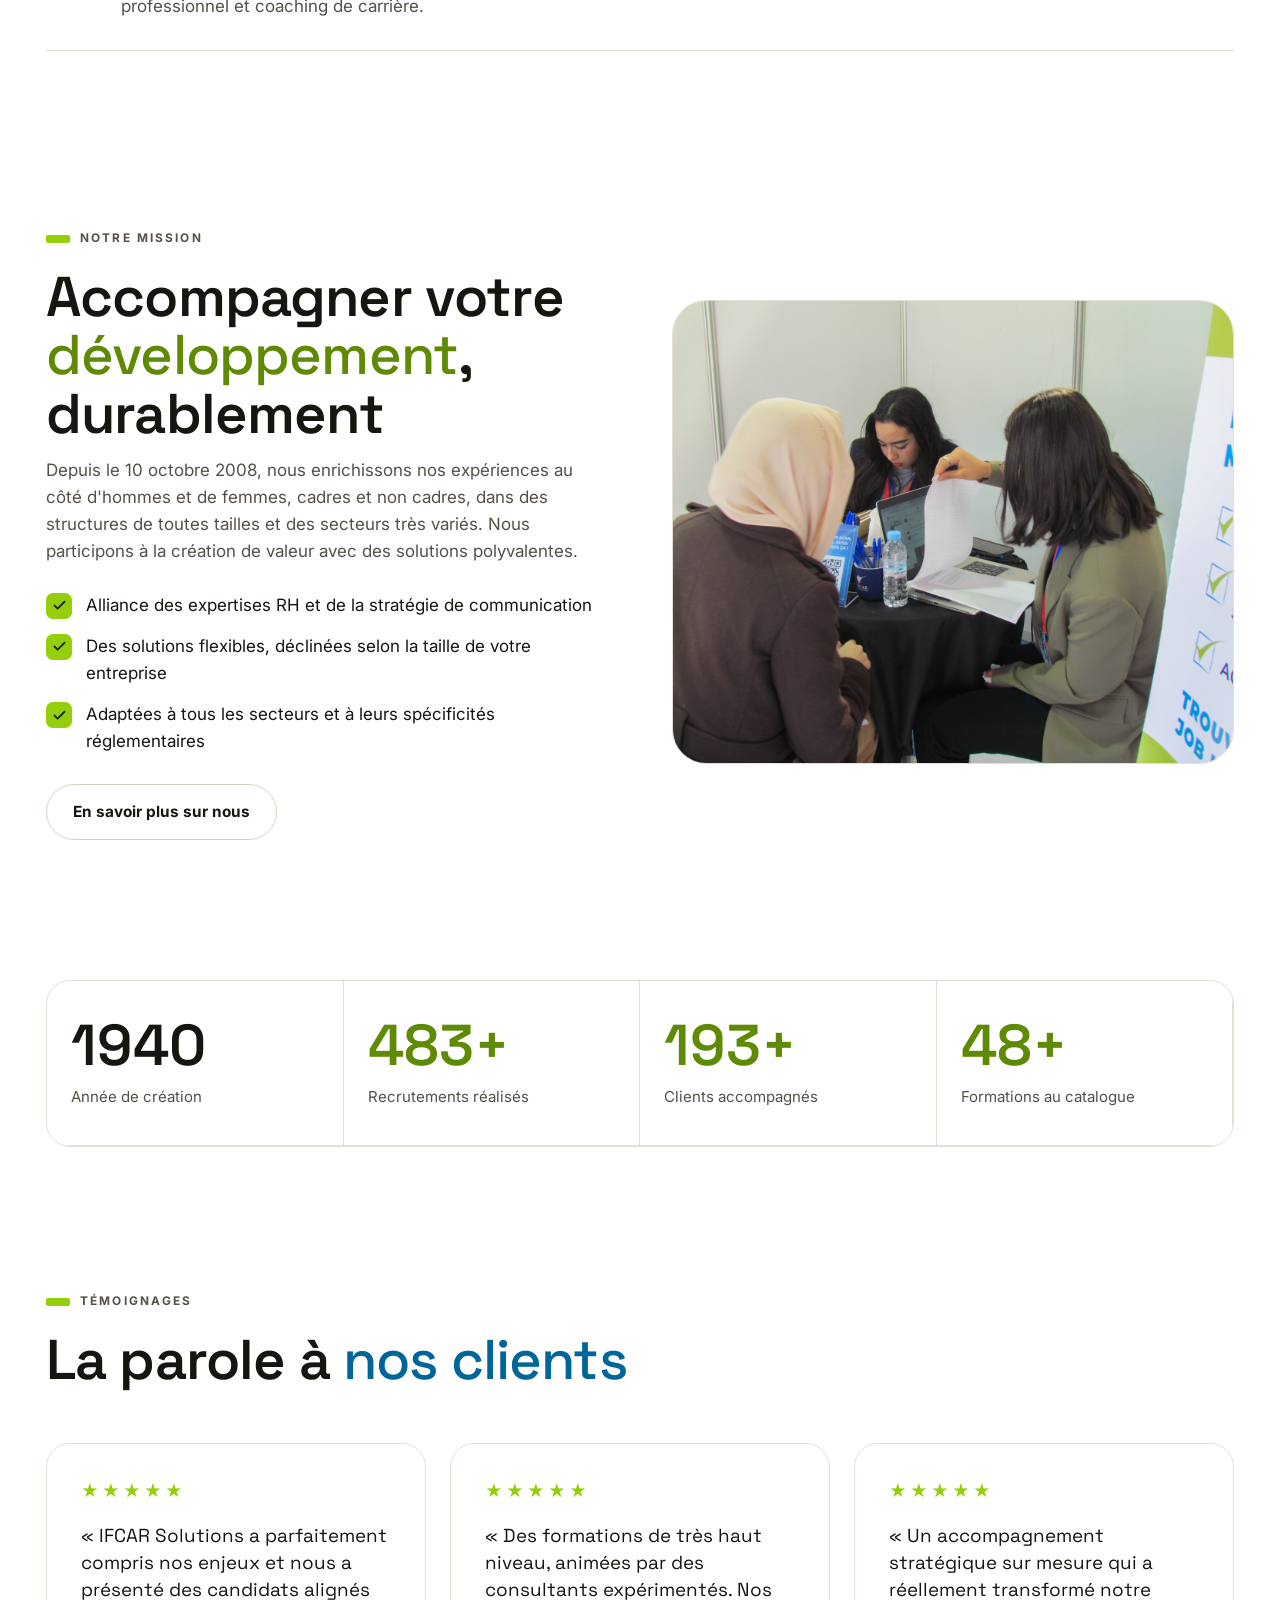
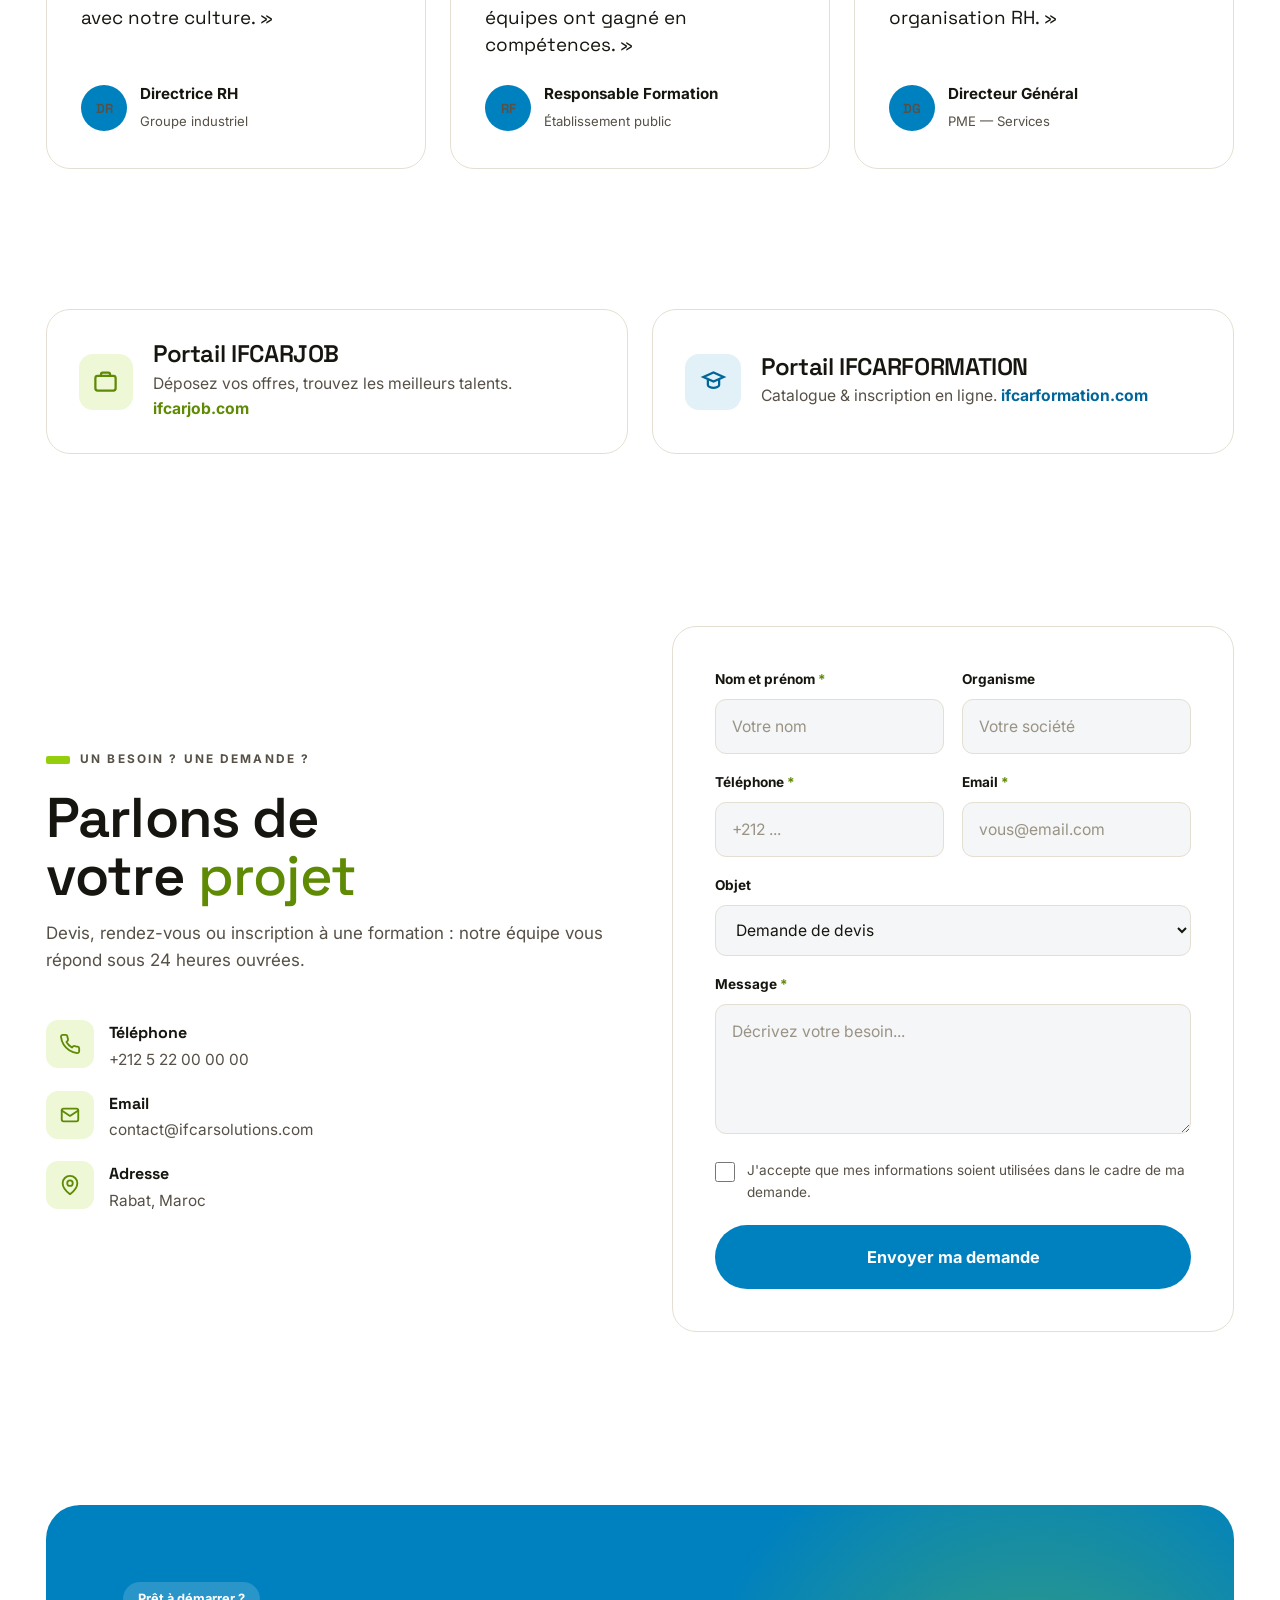
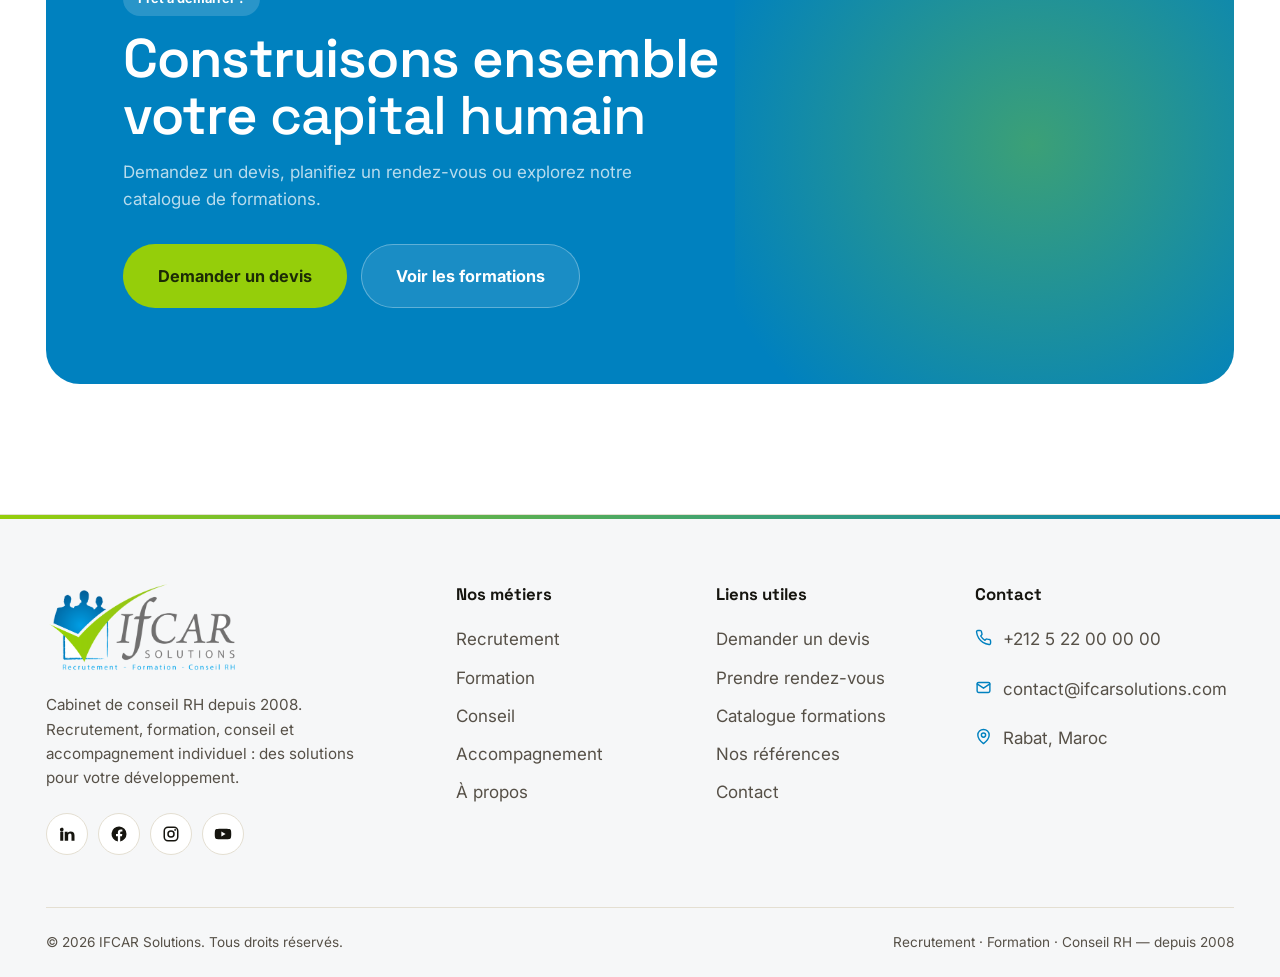
==== commit 12a84353: "Hero rotatif : 7s par message + fondu sans chevauchement (lisibilite) Co-Authored-By: Claude Opus 4." ====
--- a/index.html
+++ b/index.html
@@ -72,7 +72,7 @@
       <span class="eyebrow reveal">Cabinet de conseil RH <span class="ix">— depuis 2008</span></span>
       <span class="tag-i reveal" data-d="1">Rabat · Maroc</span>
     </div>
-    <div class="hero__rotor reveal" data-d="1" data-interval="4200">
+    <div class="hero__rotor reveal" data-d="1" data-interval="7000">
       <div class="hslide is-active">
         <h1>Votre partenaire en<br /><span class="u-green">Recrutement</span> <span class="u-blue">&amp; capital humain.</span></h1>
         <p>Nous accompagnons les entreprises, les institutions publiques et les organisations internationales dans le développement de leur capital humain — avec des solutions sur mesure, innovantes et orientées résultats.</p>
--- a/assets/css/style.css
+++ b/assets/css/style.css
@@ -131,8 +131,8 @@
 @media (max-width:1040px){ .nav-desktop{ display:none;} .burger{ display:block;} .nav-actions .btn{ display:none;} }
 
 .mobile { position: fixed; inset: 0; z-index: 190; background: var(--blue); color: var(--paper);
-  transform: translateY(-100%); transition: transform .6s var(--ease2); display: flex; flex-direction: column; }
-.mobile.open { transform: translateY(0); }
+  transform: translateY(-100%); transition: transform .6s var(--ease2), visibility 0s linear .6s; display: flex; flex-direction: column; overflow-y: auto; visibility: hidden; }
+.mobile.open { transform: translateY(0); visibility: visible; transition: transform .6s var(--ease2), visibility 0s; }
 .mobile__inner { padding: 110px 30px 40px; display: flex; flex-direction: column; min-height: 100%; }
 .mobile a.m-link { font-family: var(--font-display); font-weight: 500; font-size: clamp(2rem,9vw,2.8rem); color: var(--paper); padding: 12px 0; border-bottom: 1px solid rgba(255,255,255,.14);
   display: flex; align-items: baseline; gap: 16px; opacity: 0; transform: translateY(20px); }
@@ -422,7 +422,8 @@
 
 /* === Hero dynamique : rotation des messages (bloc défilant) === */
 .hero__rotor { display: grid; }
-.hero__rotor .hslide { grid-area: 1 / 1; opacity: 0; transform: translateY(20px); transition: opacity .75s var(--ease), transform .75s var(--ease); pointer-events: none; }
+.hero__rotor .hslide { grid-area: 1 / 1; opacity: 0; visibility: hidden; transform: translateY(12px); transition: opacity .45s var(--ease), transform .45s var(--ease), visibility 0s linear .45s; pointer-events: none; }
+.hero__rotor .hslide.is-active { visibility: visible; transition: opacity .45s var(--ease), transform .45s var(--ease), visibility 0s; }
 .hero__rotor .hslide.is-active { opacity: 1; transform: none; pointer-events: auto; }
 .hero__rotor .hslide p { margin-top: 18px; max-width: 660px; color: var(--ink-2); font-size: clamp(1.02rem, 1.4vw, 1.18rem); }
 .hero__dots { display: flex; gap: 10px; margin-top: 24px; }
